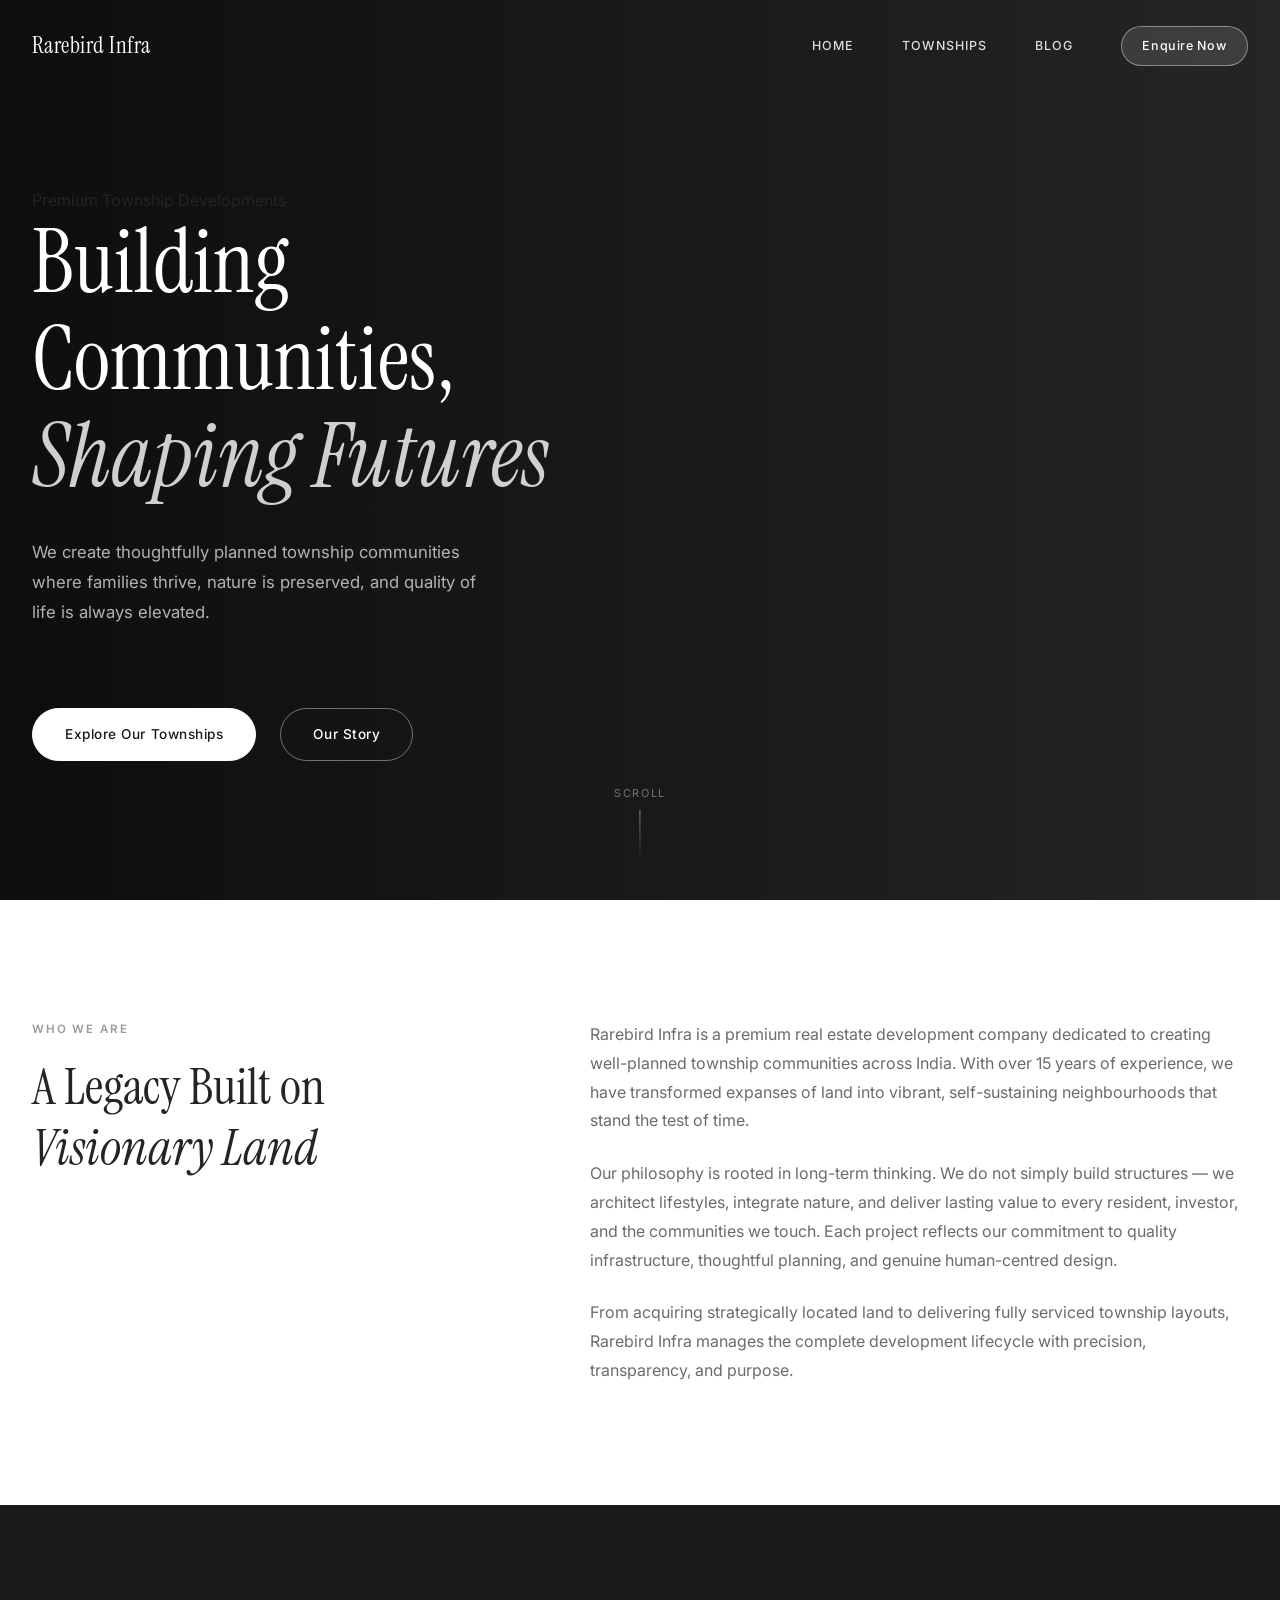
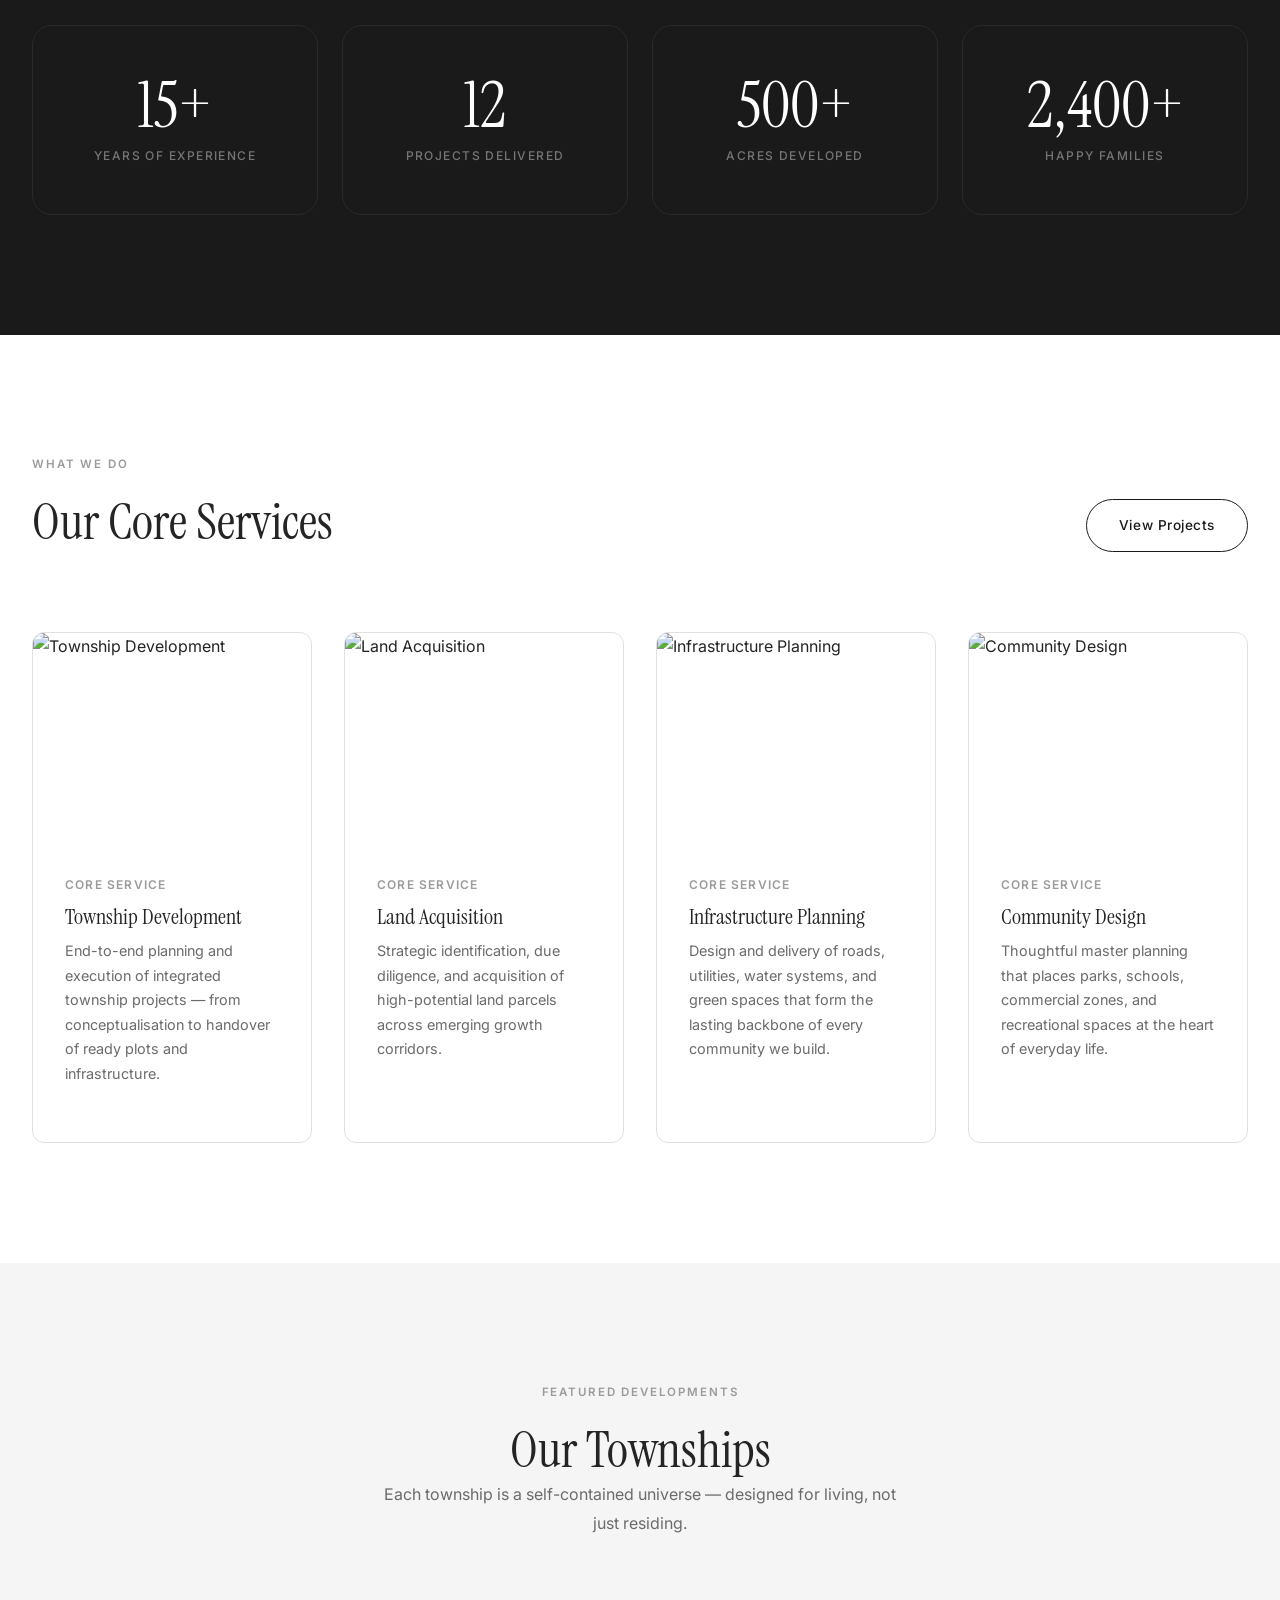
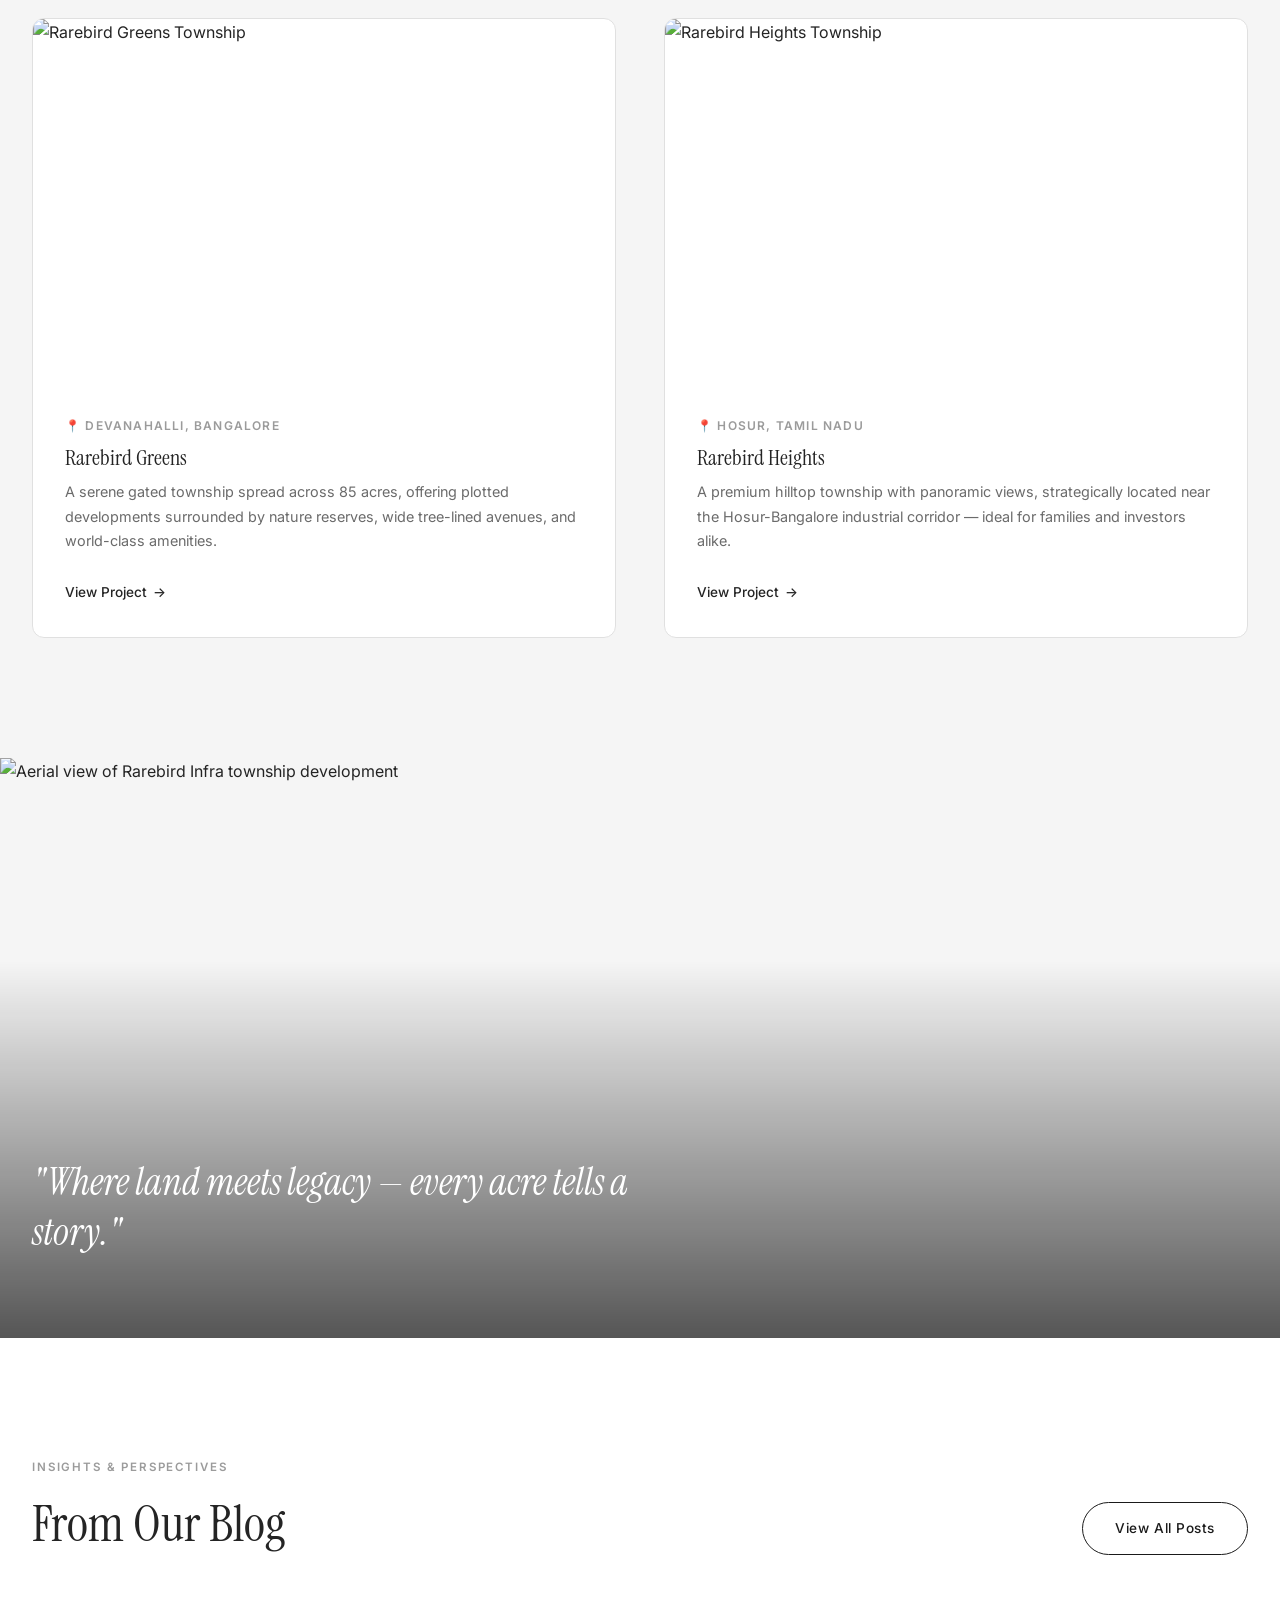
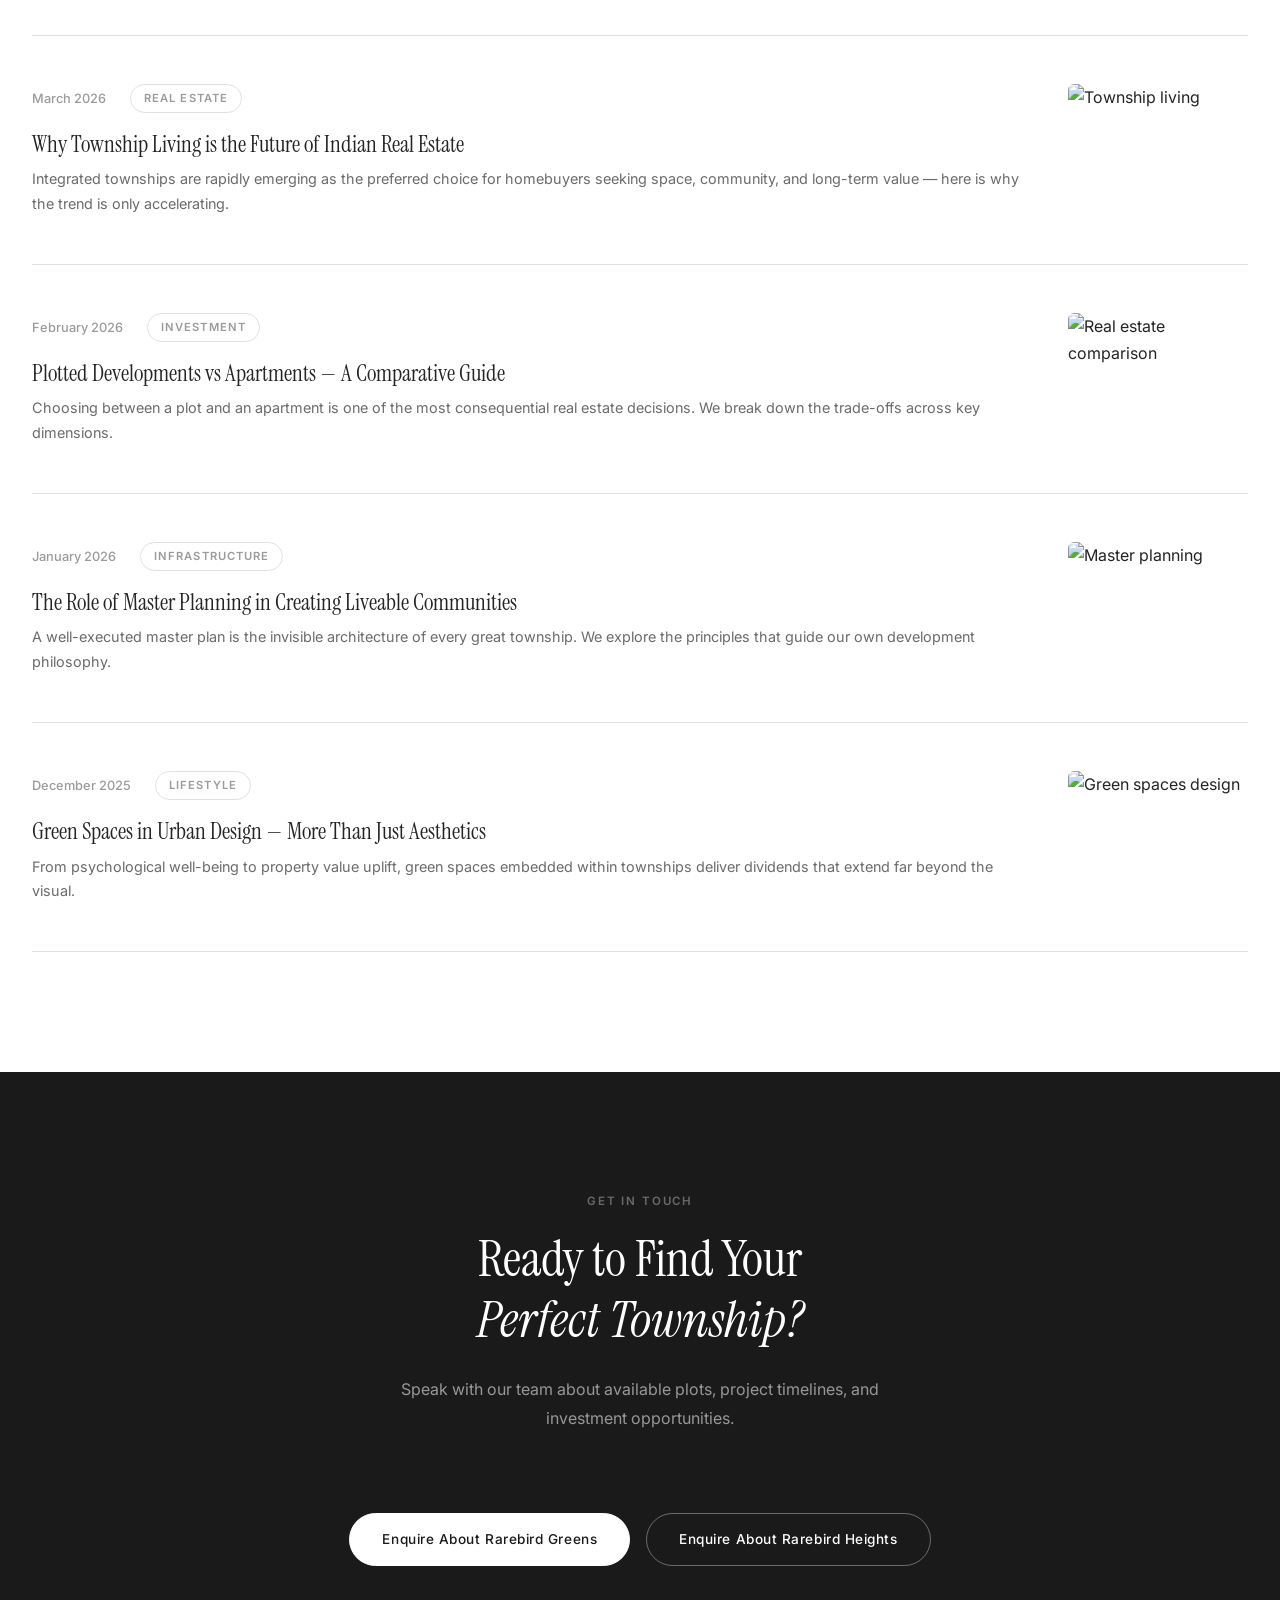
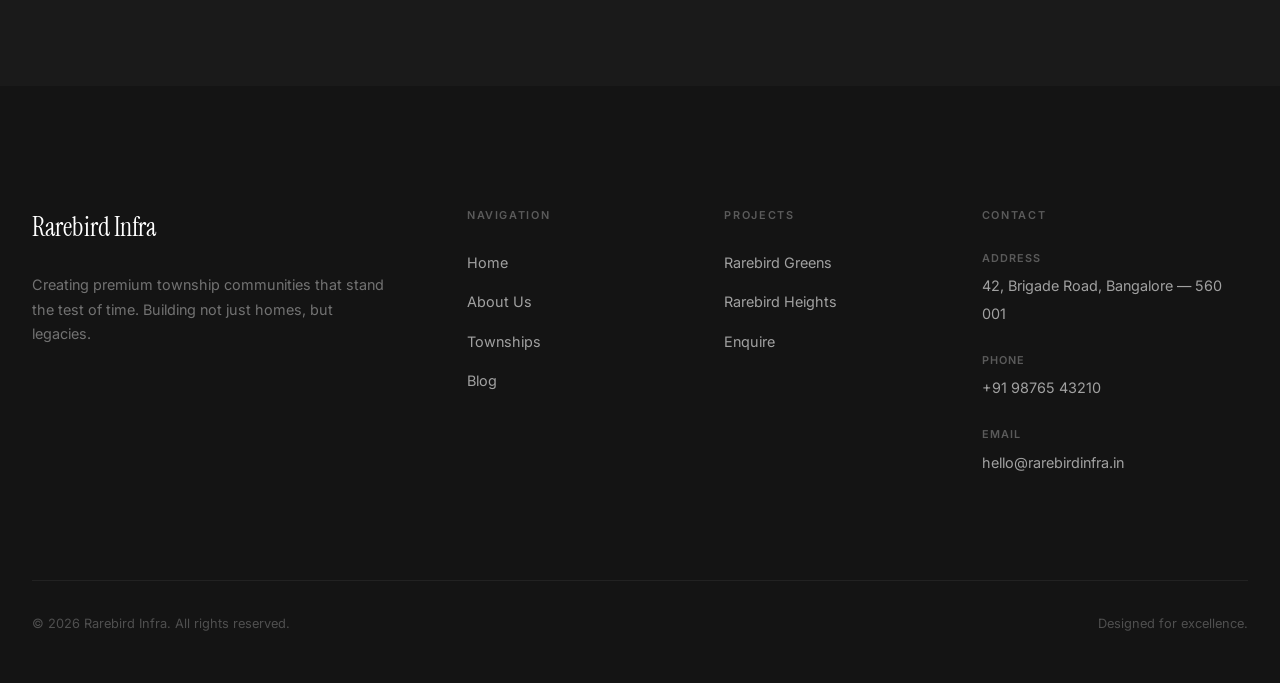
==== index.html @ 98e7f06a "Initial build — Rarebird Infra v1.0" ====
<!DOCTYPE html>
<html lang="en">
<head>
  <meta charset="UTF-8" />
  <meta name="viewport" content="width=device-width, initial-scale=1.0" />
  <title>Rarebird Infra — Building Communities, Shaping Futures</title>
  <meta name="description" content="Rarebird Infra is a premium real estate company developing landmark township projects across India. Discover our communities, vision, and developments." />
  <link rel="stylesheet" href="css/styles.css" />
</head>
<body>

  <!-- ===== NAVBAR ===== -->
  <nav class="navbar" id="navbar" aria-label="Main navigation">
    <a href="index.html" class="navbar__logo">Rarebird Infra</a>
    <div class="navbar__links">
      <a href="index.html" class="navbar__link">Home</a>
      <a href="index.html#townships" class="navbar__link">Townships</a>
      <a href="blog.html" class="navbar__link">Blog</a>
      <a href="township-1.html#enquiry" class="navbar__cta">Enquire Now</a>
    </div>
    <button class="navbar__hamburger" id="hamburger" aria-label="Open menu">
      <span></span><span></span><span></span>
    </button>
  </nav>

  <!-- Mobile Nav Overlay -->
  <div class="mobile-nav" id="mobile-nav" role="dialog" aria-label="Mobile navigation">
    <button class="mobile-nav__close" id="mobile-close" aria-label="Close menu">✕</button>
    <a href="index.html" class="mobile-nav__link">Home</a>
    <a href="index.html#townships" class="mobile-nav__link">Townships</a>
    <a href="blog.html" class="mobile-nav__link">Blog</a>
    <a href="township-1.html#enquiry" class="mobile-nav__link">Enquire</a>
  </div>

  <main>

    <!-- ===== HERO ===== -->
    <section class="hero" id="home" aria-label="Hero">
      <div class="hero__bg" style="background-image: url('https://images.unsplash.com/photo-1486325212027-8081e485255e?w=1920&q=80&fit=crop');"></div>
      <div class="hero__overlay"></div>
      <div class="hero__content">
        <span class="hero__label">Premium Township Developments</span>
        <h1 class="hero__title">Building Communities,<br><em>Shaping Futures</em></h1>
        <p class="hero__desc">We create thoughtfully planned township communities where families thrive, nature is preserved, and quality of life is always elevated.</p>
        <div class="hero__actions">
          <a href="#townships" class="btn btn-primary--light">Explore Our Townships</a>
          <a href="#about" class="btn" style="color:#fff; border:1.5px solid rgba(255,255,255,0.4); background:transparent;">Our Story</a>
        </div>
      </div>
      <div class="hero__scroll" aria-hidden="true">
        <span>Scroll</span>
        <div class="hero__scroll-line"></div>
      </div>
    </section>

    <!-- ===== ABOUT ===== -->
    <section class="section section--white" id="about" aria-label="About Rarebird Infra">
      <div class="container">
        <div class="about__grid">
          <div class="about__left fade-in">
            <span class="section-label">Who We Are</span>
            <h2>A Legacy Built on<br><em class="serif-italic">Visionary Land</em></h2>
          </div>
          <div class="about__right fade-in delay-2">
            <p>Rarebird Infra is a premium real estate development company dedicated to creating well-planned township communities across India. With over 15 years of experience, we have transformed expanses of land into vibrant, self-sustaining neighbourhoods that stand the test of time.</p>
            <p>Our philosophy is rooted in long-term thinking. We do not simply build structures — we architect lifestyles, integrate nature, and deliver lasting value to every resident, investor, and the communities we touch. Each project reflects our commitment to quality infrastructure, thoughtful planning, and genuine human-centred design.</p>
            <p>From acquiring strategically located land to delivering fully serviced township layouts, Rarebird Infra manages the complete development lifecycle with precision, transparency, and purpose.</p>
          </div>
        </div>
      </div>
    </section>

    <!-- ===== STATS ===== -->
    <section class="section stats" id="stats" aria-label="Company statistics">
      <div class="container">
        <div class="stats__grid">
          <div class="stat-card fade-in">
            <div class="stat-card__number">15+</div>
            <div class="stat-card__label">Years of Experience</div>
          </div>
          <div class="stat-card fade-in delay-1">
            <div class="stat-card__number">12</div>
            <div class="stat-card__label">Projects Delivered</div>
          </div>
          <div class="stat-card fade-in delay-2">
            <div class="stat-card__number">500+</div>
            <div class="stat-card__label">Acres Developed</div>
          </div>
          <div class="stat-card fade-in delay-3">
            <div class="stat-card__number">2,400+</div>
            <div class="stat-card__label">Happy Families</div>
          </div>
        </div>
      </div>
    </section>

    <!-- ===== SERVICES ===== -->
    <section class="section section--white" id="services" aria-label="Our services">
      <div class="container">
        <div class="services__header fade-in">
          <div>
            <span class="section-label">What We Do</span>
            <h2 style="margin-bottom:0;">Our Core Services</h2>
          </div>
          <a href="#townships" class="btn btn-outline" style="flex-shrink:0;">View Projects</a>
        </div>
        <div class="services__grid">
          <div class="card fade-in">
            <img class="card__image" src="https://images.unsplash.com/photo-1486396583701-12dd4e0bd24a?w=700&q=80&fit=crop" alt="Township Development" loading="lazy" />
            <div class="card__body">
              <p class="card__meta">Core Service</p>
              <h3 class="card__title">Township Development</h3>
              <p class="card__desc">End-to-end planning and execution of integrated township projects — from conceptualisation to handover of ready plots and infrastructure.</p>
            </div>
          </div>
          <div class="card fade-in delay-1">
            <img class="card__image" src="https://images.unsplash.com/photo-1500382017468-9049fed747ef?w=700&q=80&fit=crop" alt="Land Acquisition" loading="lazy" />
            <div class="card__body">
              <p class="card__meta">Core Service</p>
              <h3 class="card__title">Land Acquisition</h3>
              <p class="card__desc">Strategic identification, due diligence, and acquisition of high-potential land parcels across emerging growth corridors.</p>
            </div>
          </div>
          <div class="card fade-in delay-2">
            <img class="card__image" src="https://images.unsplash.com/photo-1541888946425-d81bb19240f5?w=700&q=80&fit=crop" alt="Infrastructure Planning" loading="lazy" />
            <div class="card__body">
              <p class="card__meta">Core Service</p>
              <h3 class="card__title">Infrastructure Planning</h3>
              <p class="card__desc">Design and delivery of roads, utilities, water systems, and green spaces that form the lasting backbone of every community we build.</p>
            </div>
          </div>
          <div class="card fade-in delay-3">
            <img class="card__image" src="https://images.unsplash.com/photo-1448630360428-65456885c650?w=700&q=80&fit=crop" alt="Community Design" loading="lazy" />
            <div class="card__body">
              <p class="card__meta">Core Service</p>
              <h3 class="card__title">Community Design</h3>
              <p class="card__desc">Thoughtful master planning that places parks, schools, commercial zones, and recreational spaces at the heart of everyday life.</p>
            </div>
          </div>
        </div>
      </div>
    </section>

    <!-- ===== TOWNSHIPS SHOWCASE ===== -->
    <section class="section" id="townships" aria-label="Our townships">
      <div class="container">
        <div class="townships__header fade-in">
          <span class="section-label">Featured Developments</span>
          <h2>Our Townships</h2>
          <p style="max-width:540px; margin:0 auto;">Each township is a self-contained universe — designed for living, not just residing.</p>
        </div>
        <div class="townships__grid">
          <div class="card township-card fade-in">
            <img class="card__image" src="https://images.unsplash.com/photo-1600585154340-be6161a56a0c?w=900&q=80&fit=crop" alt="Rarebird Greens Township" loading="lazy" />
            <div class="card__body">
              <p class="card__meta">📍 Devanahalli, Bangalore</p>
              <h3 class="card__title">Rarebird Greens</h3>
              <p class="card__desc">A serene gated township spread across 85 acres, offering plotted developments surrounded by nature reserves, wide tree-lined avenues, and world-class amenities.</p>
              <a href="township-1.html" class="card__link">View Project</a>
            </div>
          </div>
          <div class="card township-card fade-in delay-2">
            <img class="card__image" src="https://images.unsplash.com/photo-1564013799919-ab600027ffc6?w=900&q=80&fit=crop" alt="Rarebird Heights Township" loading="lazy" />
            <div class="card__body">
              <p class="card__meta">📍 Hosur, Tamil Nadu</p>
              <h3 class="card__title">Rarebird Heights</h3>
              <p class="card__desc">A premium hilltop township with panoramic views, strategically located near the Hosur-Bangalore industrial corridor — ideal for families and investors alike.</p>
              <a href="township-2.html" class="card__link">View Project</a>
            </div>
          </div>
        </div>
      </div>
    </section>

    <!-- ===== VISUAL SHOWCASE ===== -->
    <section class="showcase" aria-label="Visual showcase">
      <img class="showcase__image" src="https://images.unsplash.com/photo-1449824913935-59a10b8d2000?w=1920&q=80&fit=crop" alt="Aerial view of Rarebird Infra township development" />
      <div class="showcase__overlay">
        <p class="showcase__text">"Where land meets <em>legacy</em> — every acre tells a story."</p>
      </div>
    </section>

    <!-- ===== BLOG PREVIEW ===== -->
    <section class="section section--white" id="blog" aria-label="Blog preview">
      <div class="container">
        <div class="blog-preview__header fade-in">
          <div>
            <span class="section-label">Insights & Perspectives</span>
            <h2 style="margin-bottom:0;">From Our Blog</h2>
          </div>
          <a href="blog.html" class="btn btn-outline" style="flex-shrink:0;">View All Posts</a>
        </div>
        <div class="blog-list">
          <article class="blog-item fade-in">
            <div>
              <div class="blog-item__meta">
                <span class="blog-item__date">March 2026</span>
                <span class="blog-item__tag">Real Estate</span>
              </div>
              <a href="blog-detail.html">
                <h3 class="blog-item__title">Why Township Living is the Future of Indian Real Estate</h3>
              </a>
              <p class="blog-item__excerpt">Integrated townships are rapidly emerging as the preferred choice for homebuyers seeking space, community, and long-term value — here is why the trend is only accelerating.</p>
            </div>
            <img class="blog-item__image" src="https://images.unsplash.com/photo-1560518883-ce09059eeffa?w=400&q=80&fit=crop" alt="Township living" loading="lazy" />
          </article>
          <article class="blog-item fade-in delay-1">
            <div>
              <div class="blog-item__meta">
                <span class="blog-item__date">February 2026</span>
                <span class="blog-item__tag">Investment</span>
              </div>
              <a href="blog-detail.html">
                <h3 class="blog-item__title">Plotted Developments vs Apartments — A Comparative Guide</h3>
              </a>
              <p class="blog-item__excerpt">Choosing between a plot and an apartment is one of the most consequential real estate decisions. We break down the trade-offs across key dimensions.</p>
            </div>
            <img class="blog-item__image" src="https://images.unsplash.com/photo-1486406146926-c627a92ad1ab?w=400&q=80&fit=crop" alt="Real estate comparison" loading="lazy" />
          </article>
          <article class="blog-item fade-in delay-2">
            <div>
              <div class="blog-item__meta">
                <span class="blog-item__date">January 2026</span>
                <span class="blog-item__tag">Infrastructure</span>
              </div>
              <a href="blog-detail.html">
                <h3 class="blog-item__title">The Role of Master Planning in Creating Liveable Communities</h3>
              </a>
              <p class="blog-item__excerpt">A well-executed master plan is the invisible architecture of every great township. We explore the principles that guide our own development philosophy.</p>
            </div>
            <img class="blog-item__image" src="https://images.unsplash.com/photo-1444653614773-995cb1ef9efa?w=400&q=80&fit=crop" alt="Master planning" loading="lazy" />
          </article>
          <article class="blog-item fade-in delay-3">
            <div>
              <div class="blog-item__meta">
                <span class="blog-item__date">December 2025</span>
                <span class="blog-item__tag">Lifestyle</span>
              </div>
              <a href="blog-detail.html">
                <h3 class="blog-item__title">Green Spaces in Urban Design — More Than Just Aesthetics</h3>
              </a>
              <p class="blog-item__excerpt">From psychological well-being to property value uplift, green spaces embedded within townships deliver dividends that extend far beyond the visual.</p>
            </div>
            <img class="blog-item__image" src="https://images.unsplash.com/photo-1558618666-fcd25c85cd64?w=400&q=80&fit=crop" alt="Green spaces design" loading="lazy" />
          </article>
        </div>
      </div>
    </section>

    <!-- ===== CTA ===== -->
    <section class="section cta" id="contact" aria-label="Call to action">
      <div class="container text-center">
        <span class="section-label" style="color:rgba(255,255,255,0.35);">Get in Touch</span>
        <h2 class="cta__heading">Ready to Find Your<br><em class="serif-italic">Perfect Township?</em></h2>
        <p class="cta__text">Speak with our team about available plots, project timelines, and investment opportunities.</p>
        <div style="display:flex; gap:1rem; justify-content:center; flex-wrap:wrap;">
          <a href="township-1.html#enquiry" class="btn btn-primary--light">Enquire About Rarebird Greens</a>
          <a href="township-2.html#enquiry" class="btn" style="border:1.5px solid rgba(255,255,255,0.35); color:#fff; background:transparent;">Enquire About Rarebird Heights</a>
        </div>
      </div>
    </section>

  </main>

  <!-- ===== FOOTER ===== -->
  <footer class="footer" aria-label="Site footer">
    <div class="container">
      <div class="footer__grid">
        <div>
          <span class="footer__logo">Rarebird Infra</span>
          <p class="footer__tagline">Creating premium township communities that stand the test of time. Building not just homes, but legacies.</p>
        </div>
        <div>
          <p class="footer__col-heading">Navigation</p>
          <ul class="footer__links">
            <li><a href="index.html" class="footer__link">Home</a></li>
            <li><a href="index.html#about" class="footer__link">About Us</a></li>
            <li><a href="index.html#townships" class="footer__link">Townships</a></li>
            <li><a href="blog.html" class="footer__link">Blog</a></li>
          </ul>
        </div>
        <div>
          <p class="footer__col-heading">Projects</p>
          <ul class="footer__links">
            <li><a href="township-1.html" class="footer__link">Rarebird Greens</a></li>
            <li><a href="township-2.html" class="footer__link">Rarebird Heights</a></li>
            <li><a href="township-1.html#enquiry" class="footer__link">Enquire</a></li>
          </ul>
        </div>
        <div>
          <p class="footer__col-heading">Contact</p>
          <div class="footer__contact-item">
            <span class="footer__contact-label">Address</span>
            <span class="footer__contact-value">42, Brigade Road, Bangalore — 560 001</span>
          </div>
          <div class="footer__contact-item">
            <span class="footer__contact-label">Phone</span>
            <span class="footer__contact-value">+91 98765 43210</span>
          </div>
          <div class="footer__contact-item">
            <span class="footer__contact-label">Email</span>
            <span class="footer__contact-value">hello@rarebirdinfra.in</span>
          </div>
        </div>
      </div>
      <div class="footer__bottom">
        <span class="footer__copyright">© 2026 Rarebird Infra. All rights reserved.</span>
        <span class="footer__copyright">Designed for excellence.</span>
      </div>
    </div>
  </footer>

  <script src="js/main.js" defer></script>
</body>
</html>
---- css/styles.css ----
/* =============================================
   RAREBIRD INFRA — COMPLETE DESIGN SYSTEM
   ============================================= */

@import url('https://fonts.googleapis.com/css2?family=Instrument+Serif:ital@0;1&family=Inter:wght@300;400;500;600&display=swap');

/* =============================================
   1. CSS CUSTOM PROPERTIES
   ============================================= */
:root {
  --color-bg: #F5F5F5;
  --color-surface: #FFFFFF;
  --color-text-primary: #242424;
  --color-text-secondary: #6B6B6B;
  --color-text-muted: #9B9B9B;
  --color-border: #E0E0E0;
  --color-dark: #1A1A1A;

  --font-serif: 'Instrument Serif', Georgia, serif;
  --font-sans: 'Inter', system-ui, sans-serif;

  --space-xs: 0.5rem;
  --space-sm: 1rem;
  --space-md: 1.5rem;
  --space-lg: 2rem;
  --space-xl: 3rem;
  --space-2xl: 5rem;
  --space-3xl: 7.5rem;

  --container-max: 1280px;
  --container-pad: 2rem;

  --radius-sm: 6px;
  --radius-md: 12px;
  --radius-lg: 20px;
  --radius-full: 999px;

  --transition: 250ms ease;
  --transition-slow: 450ms ease;

  --shadow-sm: 0 1px 4px rgba(0,0,0,0.07);
  --shadow-md: 0 4px 18px rgba(0,0,0,0.10);
  --shadow-lg: 0 14px 44px rgba(0,0,0,0.13);
}

/* =============================================
   2. RESET & BASE
   ============================================= */
*, *::before, *::after { box-sizing: border-box; margin: 0; padding: 0; }
html { scroll-behavior: smooth; }
body {
  background: var(--color-bg);
  color: var(--color-text-primary);
  font-family: var(--font-sans);
  font-size: 1rem;
  line-height: 1.7;
  -webkit-font-smoothing: antialiased;
}
img { max-width: 100%; height: auto; display: block; }
a { color: inherit; text-decoration: none; }
ul, ol { list-style: none; }
button { border: none; background: none; cursor: pointer; font-family: inherit; }
input, textarea { font-family: inherit; font-size: inherit; }

/* =============================================
   3. LAYOUT
   ============================================= */
.container {
  max-width: var(--container-max);
  margin: 0 auto;
  padding: 0 var(--container-pad);
}
.section { padding: var(--space-3xl) 0; }
.section--white { background: var(--color-surface); }
.section--dark { background: var(--color-dark); color: var(--color-surface); }

/* =============================================
   4. TYPOGRAPHY
   ============================================= */
h1, h2, h3, h4 {
  font-family: var(--font-serif);
  font-weight: 400;
  line-height: 1.2;
  color: var(--color-text-primary);
}
h1 { font-size: clamp(2.8rem, 6vw, 5rem); }
h2 { font-size: clamp(2rem, 4vw, 3.2rem); }
h3 { font-size: clamp(1.4rem, 2.5vw, 2rem); }
h4 { font-size: 1.1rem; }

p { color: var(--color-text-secondary); line-height: 1.8; }

.section-label {
  display: block;
  font-size: 0.72rem;
  font-weight: 600;
  letter-spacing: 0.16em;
  text-transform: uppercase;
  color: var(--color-text-muted);
  margin-bottom: var(--space-sm);
}
.serif-italic { font-family: var(--font-serif); font-style: italic; }

/* =============================================
   5. BUTTONS
   ============================================= */
.btn {
  display: inline-flex;
  align-items: center;
  gap: 0.5rem;
  padding: 0.875rem 2rem;
  font-family: var(--font-sans);
  font-size: 0.85rem;
  font-weight: 500;
  letter-spacing: 0.04em;
  border-radius: var(--radius-full);
  transition: all var(--transition);
  cursor: pointer;
  white-space: nowrap;
  border: 1.5px solid transparent;
}
.btn-primary {
  background: var(--color-dark);
  color: var(--color-surface);
  border-color: var(--color-dark);
}
.btn-primary:hover {
  background: transparent;
  color: var(--color-dark);
}
.btn-primary--light {
  background: var(--color-surface);
  color: var(--color-dark);
  border-color: var(--color-surface);
}
.btn-primary--light:hover {
  background: transparent;
  color: var(--color-surface);
}
.btn-outline {
  background: transparent;
  color: var(--color-dark);
  border-color: var(--color-dark);
}
.btn-outline:hover {
  background: var(--color-dark);
  color: var(--color-surface);
}

/* =============================================
   6. CARDS
   ============================================= */
.card {
  background: var(--color-surface);
  border-radius: var(--radius-md);
  overflow: hidden;
  border: 1px solid var(--color-border);
  transition: box-shadow var(--transition), transform var(--transition);
}
.card:hover {
  box-shadow: var(--shadow-lg);
  transform: translateY(-5px);
}
.card__image {
  width: 100%;
  aspect-ratio: 4/3;
  object-fit: cover;
  display: block;
}
.card__body { padding: var(--space-lg) var(--space-lg); }
.card__meta {
  font-size: 0.75rem;
  font-weight: 600;
  letter-spacing: 0.1em;
  text-transform: uppercase;
  color: var(--color-text-muted);
  margin-bottom: var(--space-xs);
}
.card__title {
  font-family: var(--font-serif);
  font-size: 1.35rem;
  color: var(--color-text-primary);
  margin-bottom: var(--space-xs);
  line-height: 1.3;
}
.card__desc {
  font-size: 0.9rem;
  color: var(--color-text-secondary);
  margin-bottom: var(--space-md);
  line-height: 1.7;
}
.card__link {
  font-size: 0.85rem;
  font-weight: 500;
  display: inline-flex;
  align-items: center;
  gap: 0.4rem;
  transition: gap var(--transition);
  color: var(--color-text-primary);
}
.card__link::after { content: '→'; }
.card__link:hover { gap: 0.8rem; }

/* =============================================
   7. NAVBAR
   ============================================= */
.navbar {
  position: fixed;
  top: 0; left: 0; right: 0;
  z-index: 1000;
  padding: 1.6rem var(--container-pad);
  display: flex;
  align-items: center;
  justify-content: space-between;
  transition: background var(--transition), padding var(--transition), box-shadow var(--transition);
}
.navbar.scrolled,
.navbar--solid {
  background: var(--color-surface);
  box-shadow: var(--shadow-sm);
  padding: 1rem var(--container-pad);
}
.navbar__logo {
  font-family: var(--font-serif);
  font-size: 1.45rem;
  color: var(--color-surface);
  letter-spacing: 0.02em;
  transition: color var(--transition);
}
.navbar.scrolled .navbar__logo,
.navbar--solid .navbar__logo { color: var(--color-text-primary); }

.navbar__links {
  display: flex;
  align-items: center;
  gap: var(--space-xl);
}
.navbar__link {
  font-size: 0.78rem;
  font-weight: 500;
  letter-spacing: 0.08em;
  text-transform: uppercase;
  color: rgba(255,255,255,0.85);
  transition: color var(--transition);
}
.navbar__link:hover { color: #fff; }
.navbar.scrolled .navbar__link,
.navbar--solid .navbar__link { color: var(--color-text-secondary); }
.navbar.scrolled .navbar__link:hover,
.navbar--solid .navbar__link:hover { color: var(--color-text-primary); }

.navbar__cta {
  padding: 0.55rem 1.3rem;
  font-size: 0.78rem;
  font-weight: 500;
  letter-spacing: 0.05em;
  border-radius: var(--radius-full);
  border: 1px solid rgba(255,255,255,0.4);
  background: rgba(255,255,255,0.12);
  color: #fff;
  transition: all var(--transition);
  backdrop-filter: blur(8px);
}
.navbar__cta:hover { background: #fff; color: var(--color-dark); }
.navbar.scrolled .navbar__cta,
.navbar--solid .navbar__cta {
  background: var(--color-dark);
  color: #fff;
  border-color: var(--color-dark);
}
.navbar.scrolled .navbar__cta:hover,
.navbar--solid .navbar__cta:hover {
  background: transparent;
  color: var(--color-dark);
}

.navbar__hamburger {
  display: none;
  flex-direction: column;
  gap: 5px;
  cursor: pointer;
  padding: 4px;
}
.navbar__hamburger span {
  display: block;
  width: 24px; height: 2px;
  background: #fff;
  border-radius: 2px;
  transition: all var(--transition);
}
.navbar.scrolled .navbar__hamburger span,
.navbar--solid .navbar__hamburger span { background: var(--color-text-primary); }

/* Mobile Overlay Nav */
.mobile-nav {
  display: none;
  position: fixed;
  inset: 0;
  background: var(--color-dark);
  z-index: 999;
  flex-direction: column;
  align-items: center;
  justify-content: center;
  gap: var(--space-xl);
}
.mobile-nav.is-open { display: flex; }
.mobile-nav__link {
  font-family: var(--font-serif);
  font-size: 2.5rem;
  color: rgba(255,255,255,0.85);
  transition: color var(--transition);
}
.mobile-nav__link:hover { color: #fff; }
.mobile-nav__close {
  position: absolute;
  top: 1.5rem; right: 2rem;
  font-size: 2rem;
  color: rgba(255,255,255,0.5);
  cursor: pointer;
  line-height: 1;
  transition: color var(--transition);
}
.mobile-nav__close:hover { color: #fff; }

/* =============================================
   8. FOOTER
   ============================================= */
.footer {
  background: #141414;
  color: rgba(255,255,255,0.65);
  padding: var(--space-3xl) 0 var(--space-xl);
}
.footer__grid {
  display: grid;
  grid-template-columns: 2fr 1fr 1fr 1.5fr;
  gap: var(--space-2xl);
  margin-bottom: var(--space-2xl);
}
.footer__logo {
  font-family: var(--font-serif);
  font-size: 1.6rem;
  color: #fff;
  display: block;
  margin-bottom: var(--space-md);
}
.footer__tagline {
  font-size: 0.9rem;
  color: rgba(255,255,255,0.4);
  line-height: 1.7;
}
.footer__col-heading {
  font-size: 0.68rem;
  font-weight: 600;
  letter-spacing: 0.15em;
  text-transform: uppercase;
  color: rgba(255,255,255,0.3);
  margin-bottom: var(--space-md);
}
.footer__links { display: flex; flex-direction: column; gap: 0.75rem; }
.footer__link { font-size: 0.9rem; color: rgba(255,255,255,0.6); transition: color var(--transition); }
.footer__link:hover { color: #fff; }
.footer__contact-item { margin-bottom: var(--space-md); }
.footer__contact-label {
  font-size: 0.68rem;
  text-transform: uppercase;
  letter-spacing: 0.1em;
  color: rgba(255,255,255,0.3);
  font-weight: 600;
  display: block;
  margin-bottom: 0.3rem;
}
.footer__contact-value { font-size: 0.9rem; color: rgba(255,255,255,0.6); }
.footer__bottom {
  border-top: 1px solid rgba(255,255,255,0.06);
  padding-top: var(--space-lg);
  display: flex;
  align-items: center;
  justify-content: space-between;
}
.footer__copyright { font-size: 0.8rem; color: rgba(255,255,255,0.25); }

/* =============================================
   9. FORM
   ============================================= */
.form { display: flex; flex-direction: column; gap: var(--space-md); }
.form__row { display: grid; grid-template-columns: 1fr 1fr; gap: var(--space-md); }
.form__group { display: flex; flex-direction: column; gap: 0.5rem; }
.form__label { font-size: 0.8rem; font-weight: 500; color: var(--color-text-secondary); }
.form__input, .form__textarea {
  width: 100%;
  padding: 0.875rem 1rem;
  background: var(--color-bg);
  border: 1.5px solid var(--color-border);
  border-radius: var(--radius-sm);
  color: var(--color-text-primary);
  font-size: 0.9rem;
  transition: border-color var(--transition), background var(--transition);
  outline: none;
}
.form__input:focus, .form__textarea:focus {
  border-color: var(--color-text-primary);
  background: var(--color-surface);
}
.form__textarea { resize: vertical; min-height: 130px; }
.form__submit {
  display: inline-flex;
  align-items: center;
  justify-content: center;
  padding: 1rem 2.5rem;
  background: var(--color-dark);
  color: #fff;
  border: 1.5px solid var(--color-dark);
  border-radius: var(--radius-full);
  font-size: 0.875rem;
  font-weight: 500;
  letter-spacing: 0.05em;
  cursor: pointer;
  transition: all var(--transition);
  width: fit-content;
}
.form__submit:hover { background: transparent; color: var(--color-dark); }
.form__success {
  display: none;
  text-align: center;
  padding: var(--space-2xl);
}
.form__success.is-visible { display: block; }
.form__success-icon { font-size: 3rem; margin-bottom: var(--space-md); }
.form__success-title {
  font-family: var(--font-serif);
  font-size: 2rem;
  color: var(--color-text-primary);
  margin-bottom: var(--space-sm);
}
.form__success-text { color: var(--color-text-secondary); }

/* =============================================
   10. HERO SECTION
   ============================================= */
.hero {
  position: relative;
  min-height: 100vh;
  display: flex;
  align-items: center;
  overflow: hidden;
  background: #2a2a2a;
}
.hero__bg {
  position: absolute;
  inset: 0;
  background-size: cover;
  background-position: center;
  transform: scale(1.06);
  transition: transform 8s ease;
}
.hero.loaded .hero__bg { transform: scale(1); }
.hero__overlay {
  position: absolute;
  inset: 0;
  background: linear-gradient(to right, rgba(0,0,0,0.68) 0%, rgba(0,0,0,0.38) 55%, rgba(0,0,0,0.12) 100%);
}
.hero__content {
  position: relative;
  z-index: 1;
  padding: 8rem var(--container-pad) 5rem;
  max-width: var(--container-max);
  margin: 0 auto;
  width: 100%;
}
.hero__title {
  font-family: var(--font-serif);
  font-size: clamp(3rem, 7vw, 5.5rem);
  color: #fff;
  line-height: 1.1;
  max-width: 680px;
  margin-bottom: var(--space-lg);
}
.hero__title em { font-style: italic; color: rgba(255,255,255,0.8); }
.hero__desc {
  font-size: 1.05rem;
  color: rgba(255,255,255,0.68);
  max-width: 460px;
  line-height: 1.8;
  margin-bottom: var(--space-2xl);
}
.hero__actions { display: flex; gap: var(--space-md); flex-wrap: wrap; }
.hero__scroll {
  position: absolute;
  bottom: 2.5rem; left: 50%;
  transform: translateX(-50%);
  display: flex; flex-direction: column;
  align-items: center; gap: 0.5rem;
  color: rgba(255,255,255,0.4);
  font-size: 0.68rem;
  letter-spacing: 0.14em;
  text-transform: uppercase;
  z-index: 1;
}
.hero__scroll-line {
  width: 1px; height: 50px;
  background: linear-gradient(to bottom, rgba(255,255,255,0.5), transparent);
  animation: scrollLineAnim 2s ease-in-out infinite;
}
@keyframes scrollLineAnim {
  0%, 100% { opacity: 0.5; }
  50% { opacity: 1; }
}

/* =============================================
   11. ABOUT SECTION
   ============================================= */
.about__grid {
  display: grid;
  grid-template-columns: 1fr 1.5fr;
  gap: var(--space-3xl);
  align-items: start;
}
.about__left { position: sticky; top: 6rem; }
.about__right p { margin-bottom: var(--space-md); }
.about__right p:last-child { margin-bottom: 0; }

/* =============================================
   12. STATS SECTION
   ============================================= */
.stats { background: var(--color-dark); }
.stats__grid {
  display: grid;
  grid-template-columns: repeat(4, 1fr);
  gap: var(--space-md);
}
.stat-card {
  text-align: center;
  padding: var(--space-xl) var(--space-lg);
  border: 1px solid rgba(255,255,255,0.07);
  border-radius: var(--radius-lg);
  transition: border-color var(--transition), background var(--transition);
}
.stat-card:hover {
  border-color: rgba(255,255,255,0.18);
  background: rgba(255,255,255,0.03);
}
.stat-card__number {
  font-family: var(--font-serif);
  font-size: clamp(2.8rem, 5vw, 4.2rem);
  color: #fff;
  line-height: 1;
  margin-bottom: 0.5rem;
}
.stat-card__label {
  font-size: 0.75rem;
  letter-spacing: 0.12em;
  text-transform: uppercase;
  color: rgba(255,255,255,0.4);
  font-weight: 500;
}

/* =============================================
   13. SERVICES SECTION
   ============================================= */
.services__header {
  display: flex;
  align-items: flex-end;
  justify-content: space-between;
  margin-bottom: var(--space-2xl);
}
.services__grid {
  display: grid;
  grid-template-columns: repeat(4, 1fr);
  gap: var(--space-lg);
}

/* =============================================
   14. TOWNSHIPS SECTION
   ============================================= */
.townships__header { text-align: center; margin-bottom: var(--space-2xl); }
.townships__grid {
  display: grid;
  grid-template-columns: repeat(2, 1fr);
  gap: var(--space-xl);
}
.township-card .card__image { aspect-ratio: 16/10; }

/* =============================================
   15. VISUAL SHOWCASE
   ============================================= */
.showcase {
  position: relative;
  height: 580px;
  overflow: hidden;
}
.showcase__image {
  width: 100%; height: 100%;
  object-fit: cover;
  transition: transform var(--transition-slow);
}
.showcase:hover .showcase__image { transform: scale(1.03); }
.showcase__overlay {
  position: absolute; inset: 0;
  background: linear-gradient(to bottom, transparent 35%, rgba(0,0,0,0.65) 100%);
  display: flex; align-items: flex-end;
  padding: var(--space-2xl) var(--container-pad);
}
.showcase__text {
  font-family: var(--font-serif);
  font-size: clamp(1.6rem, 3vw, 2.6rem);
  color: #fff;
  font-style: italic;
  max-width: 600px;
  line-height: 1.3;
}

/* =============================================
   16. BLOG PREVIEW
   ============================================= */
.blog-preview__header {
  display: flex;
  align-items: flex-end;
  justify-content: space-between;
  margin-bottom: var(--space-2xl);
}
.blog-list { display: flex; flex-direction: column; }
.blog-item {
  display: grid;
  grid-template-columns: 1fr auto;
  gap: var(--space-xl);
  align-items: start;
  padding: var(--space-xl) 0;
  border-bottom: 1px solid var(--color-border);
}
.blog-item:first-child { border-top: 1px solid var(--color-border); }
.blog-item__meta {
  display: flex; gap: var(--space-md); align-items: center;
  margin-bottom: var(--space-sm);
}
.blog-item__date { font-size: 0.8rem; color: var(--color-text-muted); font-weight: 500; }
.blog-item__tag {
  font-size: 0.7rem; font-weight: 600;
  letter-spacing: 0.1em; text-transform: uppercase;
  color: var(--color-text-muted);
  padding: 0.25rem 0.8rem;
  border: 1px solid var(--color-border);
  border-radius: var(--radius-full);
}
.blog-item__title {
  font-family: var(--font-serif);
  font-size: 1.45rem;
  color: var(--color-text-primary);
  margin-bottom: var(--space-xs);
  line-height: 1.3;
  transition: color var(--transition);
}
.blog-item__title:hover { color: var(--color-text-secondary); }
.blog-item__excerpt { font-size: 0.9rem; color: var(--color-text-secondary); line-height: 1.7; }
.blog-item__image {
  width: 180px; height: 130px;
  object-fit: cover;
  border-radius: var(--radius-sm);
  flex-shrink: 0;
}

/* =============================================
   17. CTA SECTION
   ============================================= */
.cta { background: var(--color-dark); text-align: center; }
.cta__heading {
  font-family: var(--font-serif);
  font-size: clamp(2.2rem, 4vw, 3.6rem);
  color: #fff;
  margin-bottom: var(--space-md);
  max-width: 680px;
  margin-left: auto; margin-right: auto;
  line-height: 1.2;
}
.cta__text {
  color: rgba(255,255,255,0.55);
  margin-bottom: var(--space-2xl);
  max-width: 480px;
  margin-left: auto; margin-right: auto;
}

/* =============================================
   18. PAGE HERO (Detail Pages)
   ============================================= */
.page-hero {
  position: relative;
  height: 80vh;
  min-height: 520px;
  display: flex;
  align-items: flex-end;
  overflow: hidden;
}
.page-hero__bg {
  position: absolute; inset: 0;
  background-size: cover;
  background-position: center;
}
.page-hero__overlay {
  position: absolute; inset: 0;
  background: linear-gradient(to bottom, rgba(0,0,0,0.1) 0%, rgba(0,0,0,0.68) 100%);
}
.page-hero__content {
  position: relative; z-index: 1;
  padding: 0 var(--container-pad) var(--space-3xl);
  max-width: var(--container-max);
  margin: 0 auto; width: 100%;
}
.page-hero__breadcrumb {
  display: flex; gap: 0.5rem; align-items: center;
  font-size: 0.8rem;
  color: rgba(255,255,255,0.5);
  margin-bottom: var(--space-md);
}
.page-hero__breadcrumb a { color: rgba(255,255,255,0.5); transition: color var(--transition); }
.page-hero__breadcrumb a:hover { color: #fff; }
.page-hero__location {
  display: block;
  font-size: 0.82rem;
  letter-spacing: 0.1em;
  text-transform: uppercase;
  color: rgba(255,255,255,0.58);
  margin-bottom: var(--space-sm);
}
.page-hero__title {
  font-family: var(--font-serif);
  font-size: clamp(2.5rem, 5vw, 4.2rem);
  color: #fff;
  margin-bottom: var(--space-sm);
}
.page-hero__tagline {
  font-family: var(--font-serif);
  font-style: italic;
  font-size: 1.2rem;
  color: rgba(255,255,255,0.65);
}

/* =============================================
   19. TOWNSHIP OVERVIEW
   ============================================= */
.township-overview__grid {
  display: grid;
  grid-template-columns: 1.4fr 1fr;
  gap: var(--space-3xl);
  align-items: start;
}
.township-overview__desc p { margin-bottom: var(--space-md); }
.township-overview__desc p:last-child { margin-bottom: 0; }

.highlights {
  display: grid;
  grid-template-columns: 1fr 1fr;
  gap: var(--space-sm);
  margin-top: var(--space-lg);
}
.highlights li {
  display: flex; gap: 0.6rem; align-items: flex-start;
  font-size: 0.9rem;
  color: var(--color-text-secondary);
  padding: 0.875rem var(--space-sm);
  background: var(--color-bg);
  border-radius: var(--radius-sm);
  border: 1px solid var(--color-border);
}
.highlights li::before {
  content: '✓';
  color: var(--color-text-primary);
  font-weight: 700;
  flex-shrink: 0;
  font-size: 0.8rem;
  margin-top: 0.1rem;
}

/* =============================================
   20. GALLERY
   ============================================= */
.gallery__grid {
  display: grid;
  grid-template-columns: repeat(3, 1fr);
  gap: var(--space-md);
}
.gallery__item {
  overflow: hidden;
  border-radius: var(--radius-md);
}
.gallery__item--wide { grid-column: span 2; }
.gallery__image {
  width: 100%; height: 260px;
  object-fit: cover;
  transition: transform var(--transition-slow);
}
.gallery__item--wide .gallery__image { height: 320px; }
.gallery__item:hover .gallery__image { transform: scale(1.05); }

/* =============================================
   21. PROJECT DETAILS
   ============================================= */
.project-details__grid {
  display: grid;
  grid-template-columns: repeat(2, 1fr);
  gap: var(--space-lg);
}
.detail-card {
  background: var(--color-surface);
  border: 1px solid var(--color-border);
  border-radius: var(--radius-md);
  padding: var(--space-xl);
}
.detail-card__heading {
  font-size: 0.72rem;
  font-weight: 600;
  letter-spacing: 0.14em;
  text-transform: uppercase;
  color: var(--color-text-muted);
  padding-bottom: var(--space-sm);
  border-bottom: 1px solid var(--color-border);
  margin-bottom: var(--space-md);
}
.detail-list { display: flex; flex-direction: column; }
.detail-list li {
  display: flex;
  justify-content: space-between;
  align-items: center;
  padding: 0.6rem 0;
  border-bottom: 1px solid var(--color-bg);
  font-size: 0.9rem;
  color: var(--color-text-secondary);
}
.detail-list li:last-child { border-bottom: none; }
.detail-list li strong { color: var(--color-text-primary); font-weight: 500; }
.amenity-grid { display: grid; grid-template-columns: 1fr 1fr; gap: 0.4rem; }
.amenity-item {
  display: flex; align-items: center; gap: 0.5rem;
  font-size: 0.875rem;
  color: var(--color-text-secondary);
  padding: 0.4rem 0;
}
.amenity-item::before { content: '○'; color: var(--color-text-muted); font-size: 0.6rem; }

/* =============================================
   22. ENQUIRY SECTION
   ============================================= */
.enquiry__grid {
  display: grid;
  grid-template-columns: 1fr 1fr;
  gap: var(--space-3xl);
  align-items: start;
}
.enquiry__left h2 { margin-bottom: var(--space-md); }
.enquiry__left p { margin-bottom: var(--space-xl); }

/* =============================================
   23. PAGE HEADER (Blog pages)
   ============================================= */
.page-header {
  background: var(--color-dark);
  padding: calc(var(--space-3xl) + 4rem) var(--container-pad) var(--space-3xl);
  text-align: center;
}
.page-header__label {
  display: block;
  font-size: 0.72rem; font-weight: 600;
  letter-spacing: 0.18em; text-transform: uppercase;
  color: rgba(255,255,255,0.35);
  margin-bottom: var(--space-sm);
}
.page-header__title {
  font-family: var(--font-serif);
  font-size: clamp(2.5rem, 5vw, 4rem);
  color: #fff;
  margin-bottom: var(--space-md);
}
.page-header__desc { color: rgba(255,255,255,0.5); max-width: 520px; margin: 0 auto; }

/* =============================================
   24. BLOG GRID (Listing Page)
   ============================================= */
.blog-grid {
  display: grid;
  grid-template-columns: repeat(2, 1fr);
  gap: var(--space-xl);
}
.blog-grid-card .card__image { aspect-ratio: 16/9; }
.blog-grid-card .card__body { padding: var(--space-lg); }

/* =============================================
   25. ARTICLE (Blog Detail)
   ============================================= */
.article-hero {
  position: relative;
  height: 62vh; min-height: 420px;
  overflow: hidden;
}
.article-hero__image { width: 100%; height: 100%; object-fit: cover; }
.article-hero__overlay {
  position: absolute; inset: 0;
  background: linear-gradient(to bottom, transparent 30%, rgba(0,0,0,0.72) 100%);
}
.article-hero__content {
  position: absolute;
  bottom: var(--space-2xl); left: 0; right: 0;
  padding: 0 var(--container-pad);
  max-width: var(--container-max);
  margin: 0 auto;
}
.article-meta {
  display: flex; gap: var(--space-lg); align-items: center;
  padding: var(--space-xl) 0;
  border-bottom: 1px solid var(--color-border);
  max-width: 760px; margin: 0 auto;
  padding-left: var(--container-pad);
  padding-right: var(--container-pad);
}
.article-meta__item { font-size: 0.85rem; color: var(--color-text-muted); }
.article-body {
  max-width: 760px;
  margin: 0 auto;
  padding: var(--space-3xl) var(--container-pad);
}
.article-body p { margin-bottom: var(--space-lg); font-size: 1.05rem; line-height: 1.85; color: var(--color-text-secondary); }
.article-body h2 { font-size: 1.8rem; margin: var(--space-xl) 0 var(--space-md); }
.article-back {
  display: inline-flex; align-items: center; gap: 0.5rem;
  font-size: 0.875rem; font-weight: 500;
  color: var(--color-text-secondary);
  transition: gap var(--transition), color var(--transition);
  margin-bottom: var(--space-2xl);
}
.article-back::before { content: '←'; }
.article-back:hover { gap: 0.875rem; color: var(--color-text-primary); }

/* =============================================
   26. FADE ANIMATIONS
   ============================================= */
.fade-in {
  opacity: 0;
  transform: translateY(24px);
  transition: opacity 0.65s ease, transform 0.65s ease;
}
.fade-in.is-visible { opacity: 1; transform: translateY(0); }
.fade-in.delay-1 { transition-delay: 0.1s; }
.fade-in.delay-2 { transition-delay: 0.2s; }
.fade-in.delay-3 { transition-delay: 0.3s; }
.fade-in.delay-4 { transition-delay: 0.4s; }

/* =============================================
   27. UTILITIES
   ============================================= */
.text-center { text-align: center; }
.mb-sm { margin-bottom: var(--space-sm); }
.mb-md { margin-bottom: var(--space-md); }
.mb-lg { margin-bottom: var(--space-lg); }
.mb-xl { margin-bottom: var(--space-xl); }
.mb-2xl { margin-bottom: var(--space-2xl); }
.mt-xl { margin-top: var(--space-xl); }
.mt-2xl { margin-top: var(--space-2xl); }

/* =============================================
   28. RESPONSIVE
   ============================================= */
@media (max-width: 1024px) {
  :root { --container-pad: 1.5rem; --space-3xl: 5rem; }
  .footer__grid { grid-template-columns: 1fr 1fr; gap: var(--space-xl); }
  .stats__grid { grid-template-columns: repeat(2, 1fr); }
  .services__grid { grid-template-columns: repeat(2, 1fr); }
  .township-overview__grid { grid-template-columns: 1fr; gap: var(--space-xl); }
  .enquiry__grid { grid-template-columns: 1fr; gap: var(--space-xl); }
  .blog-grid { grid-template-columns: 1fr; }
  .gallery__grid { grid-template-columns: repeat(2, 1fr); }
  .gallery__item--wide { grid-column: span 2; }
}

@media (max-width: 768px) {
  :root { --container-pad: 1.25rem; --space-3xl: 3.5rem; --space-2xl: 2.5rem; }
  .navbar__links { display: none; }
  .navbar__hamburger { display: flex; }
  .about__grid { grid-template-columns: 1fr; gap: var(--space-xl); }
  .about__left { position: static; }
  .stats__grid { grid-template-columns: repeat(2, 1fr); }
  .services__grid { grid-template-columns: 1fr; }
  .townships__grid { grid-template-columns: 1fr; }
  .footer__grid { grid-template-columns: 1fr; gap: var(--space-xl); }
  .footer__bottom { flex-direction: column; gap: var(--space-md); text-align: center; }
  .hero__actions { flex-direction: column; }
  .blog-item { grid-template-columns: 1fr; }
  .blog-item__image { display: none; }
  .blog-preview__header, .services__header { flex-direction: column; align-items: flex-start; gap: var(--space-md); }
  .project-details__grid { grid-template-columns: 1fr; }
  .form__row { grid-template-columns: 1fr; }
  .gallery__grid { grid-template-columns: 1fr; }
  .gallery__item--wide { grid-column: span 1; }
  .highlights { grid-template-columns: 1fr; }
  .showcase { height: 380px; }
  .page-hero { height: 65vh; }
  .blog-grid { grid-template-columns: 1fr; }
  .article-meta { flex-direction: column; gap: var(--space-sm); align-items: flex-start; }
}

@media (max-width: 480px) {
  :root { --container-pad: 1rem; }
  .stats__grid { grid-template-columns: repeat(2, 1fr); }
  .hero__scroll { display: none; }
}
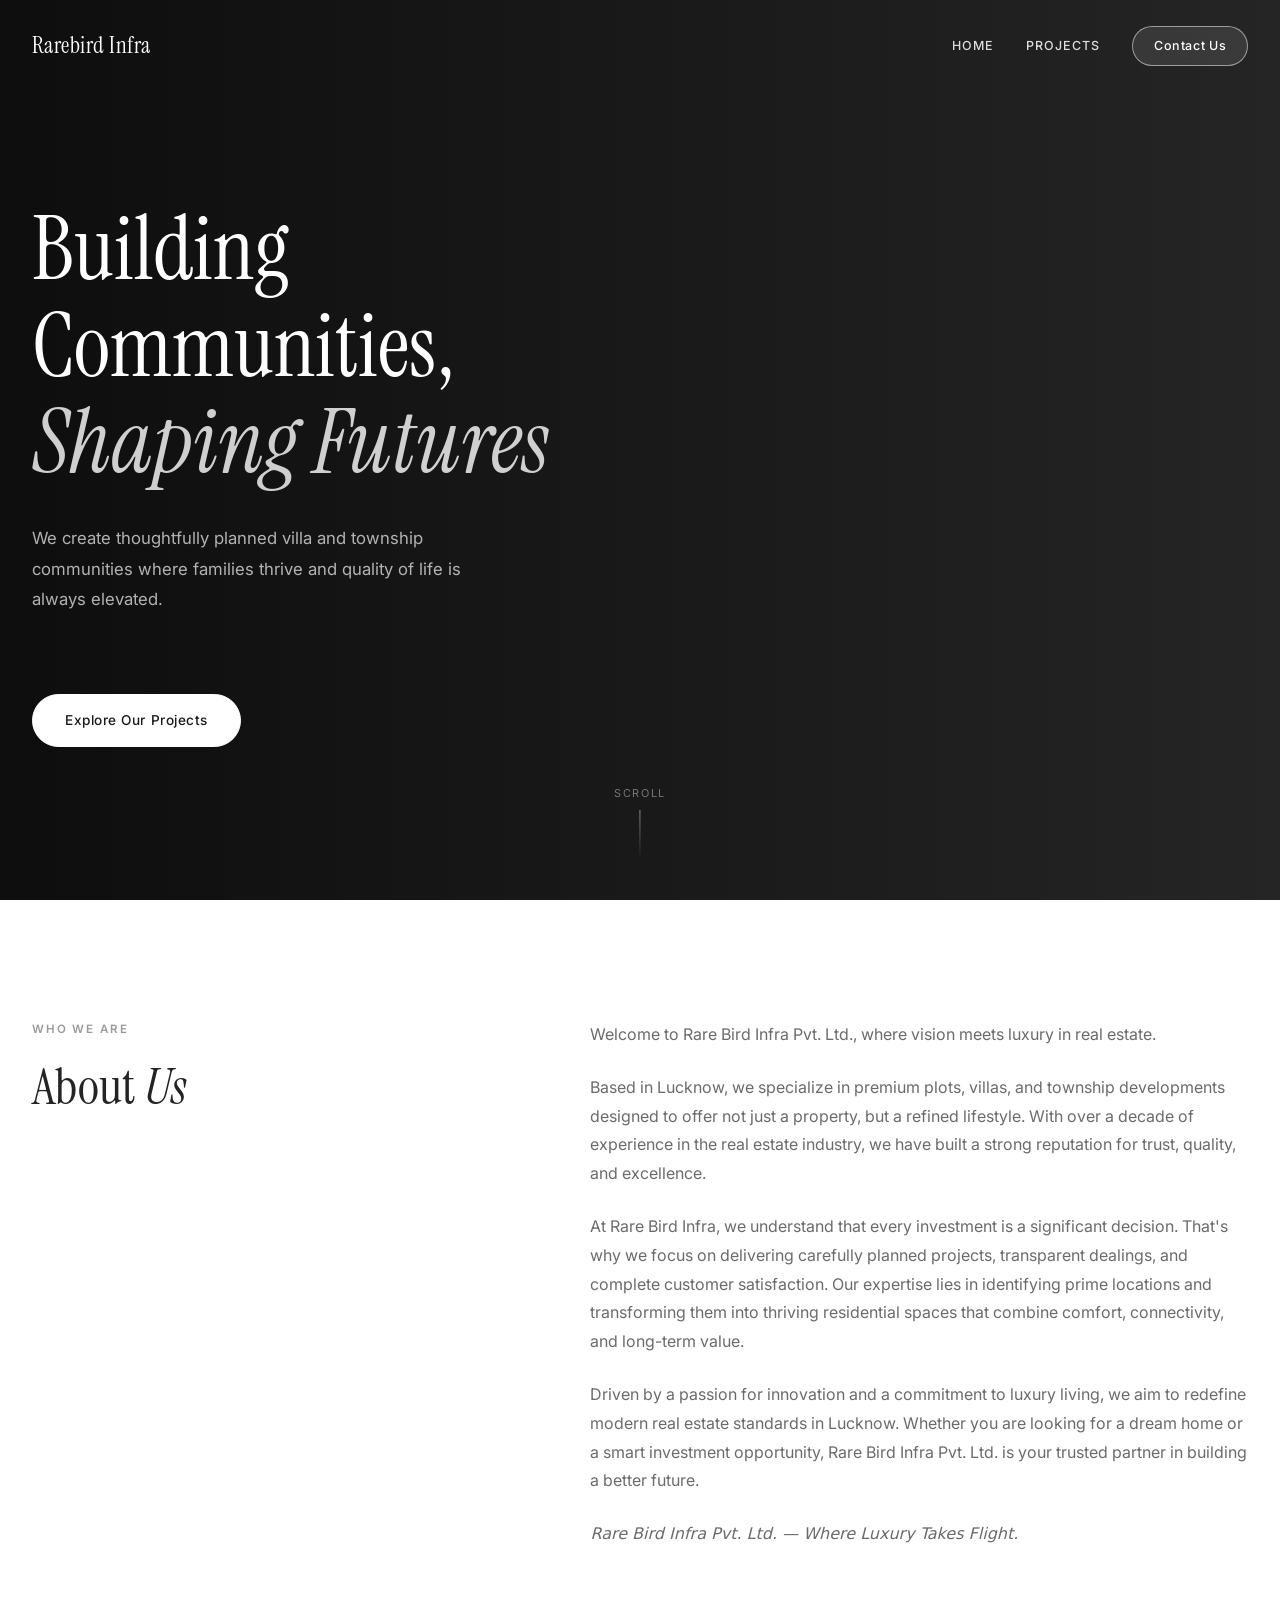
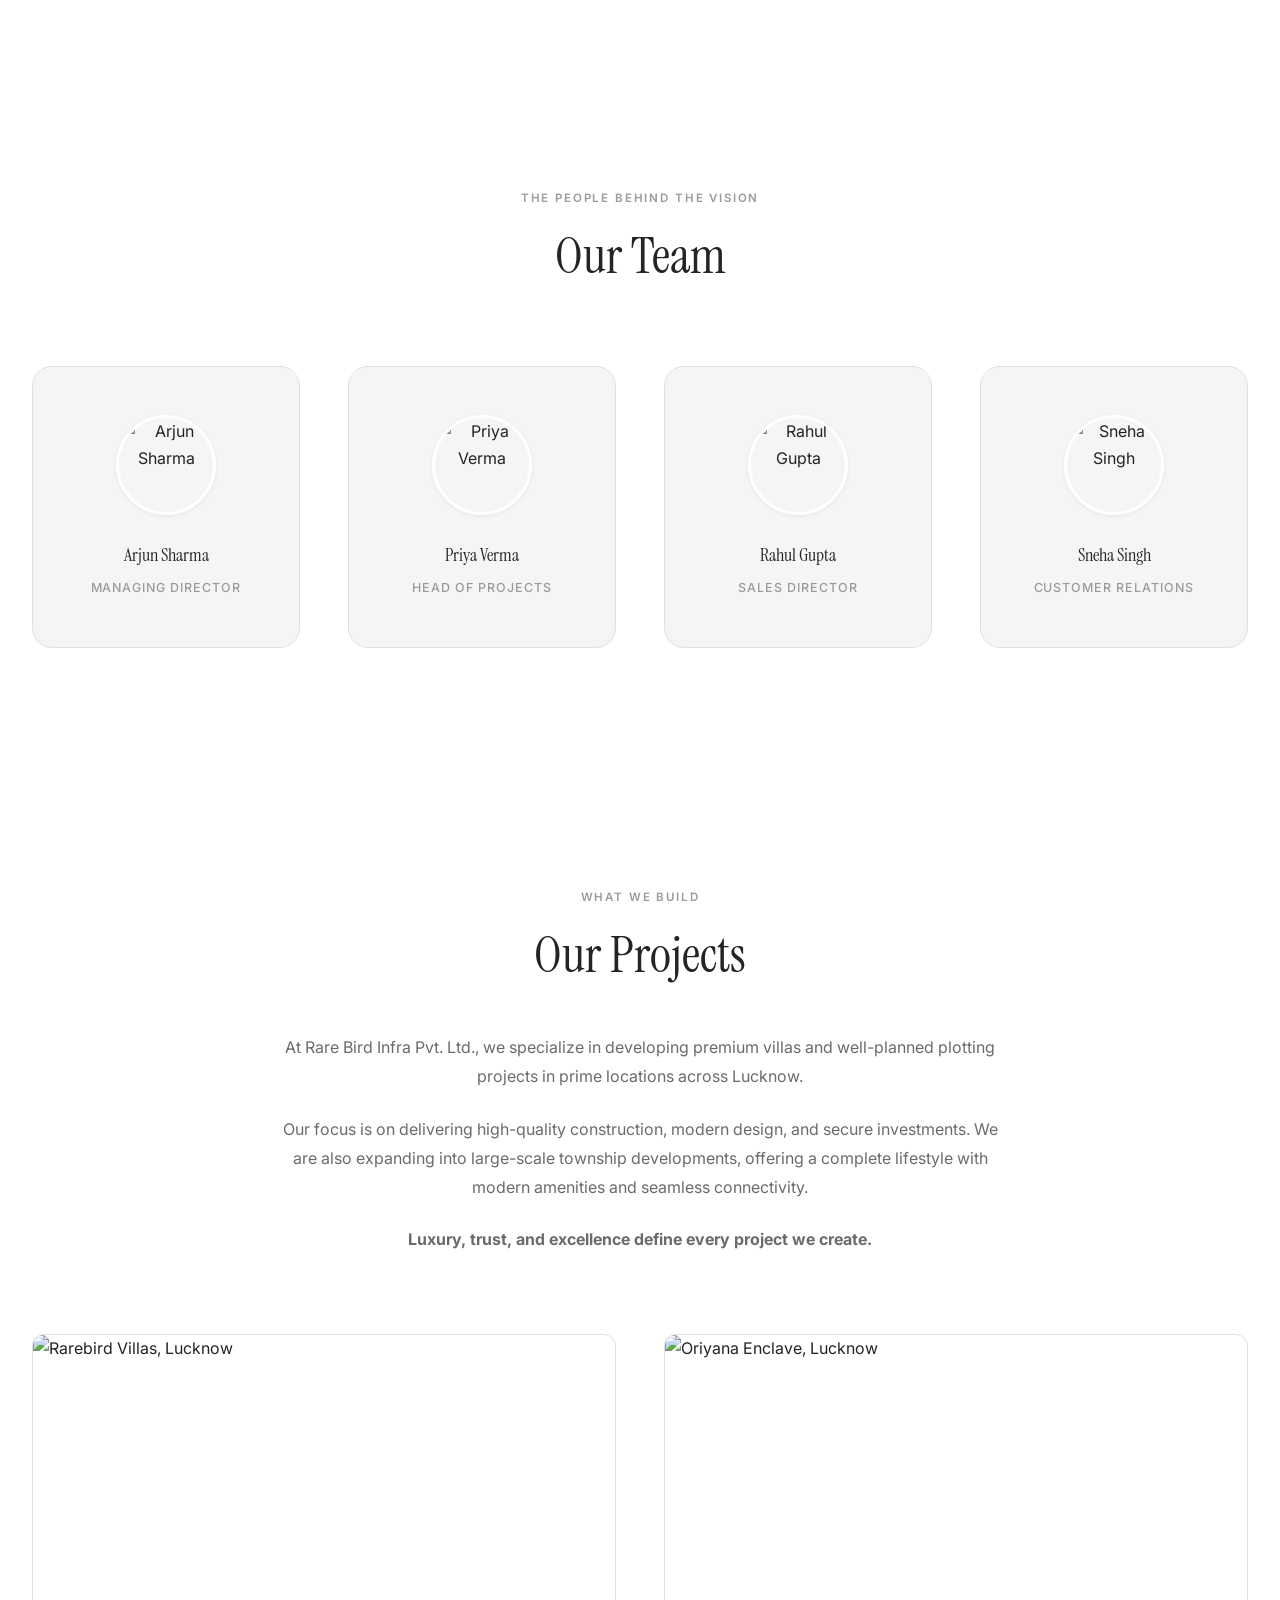
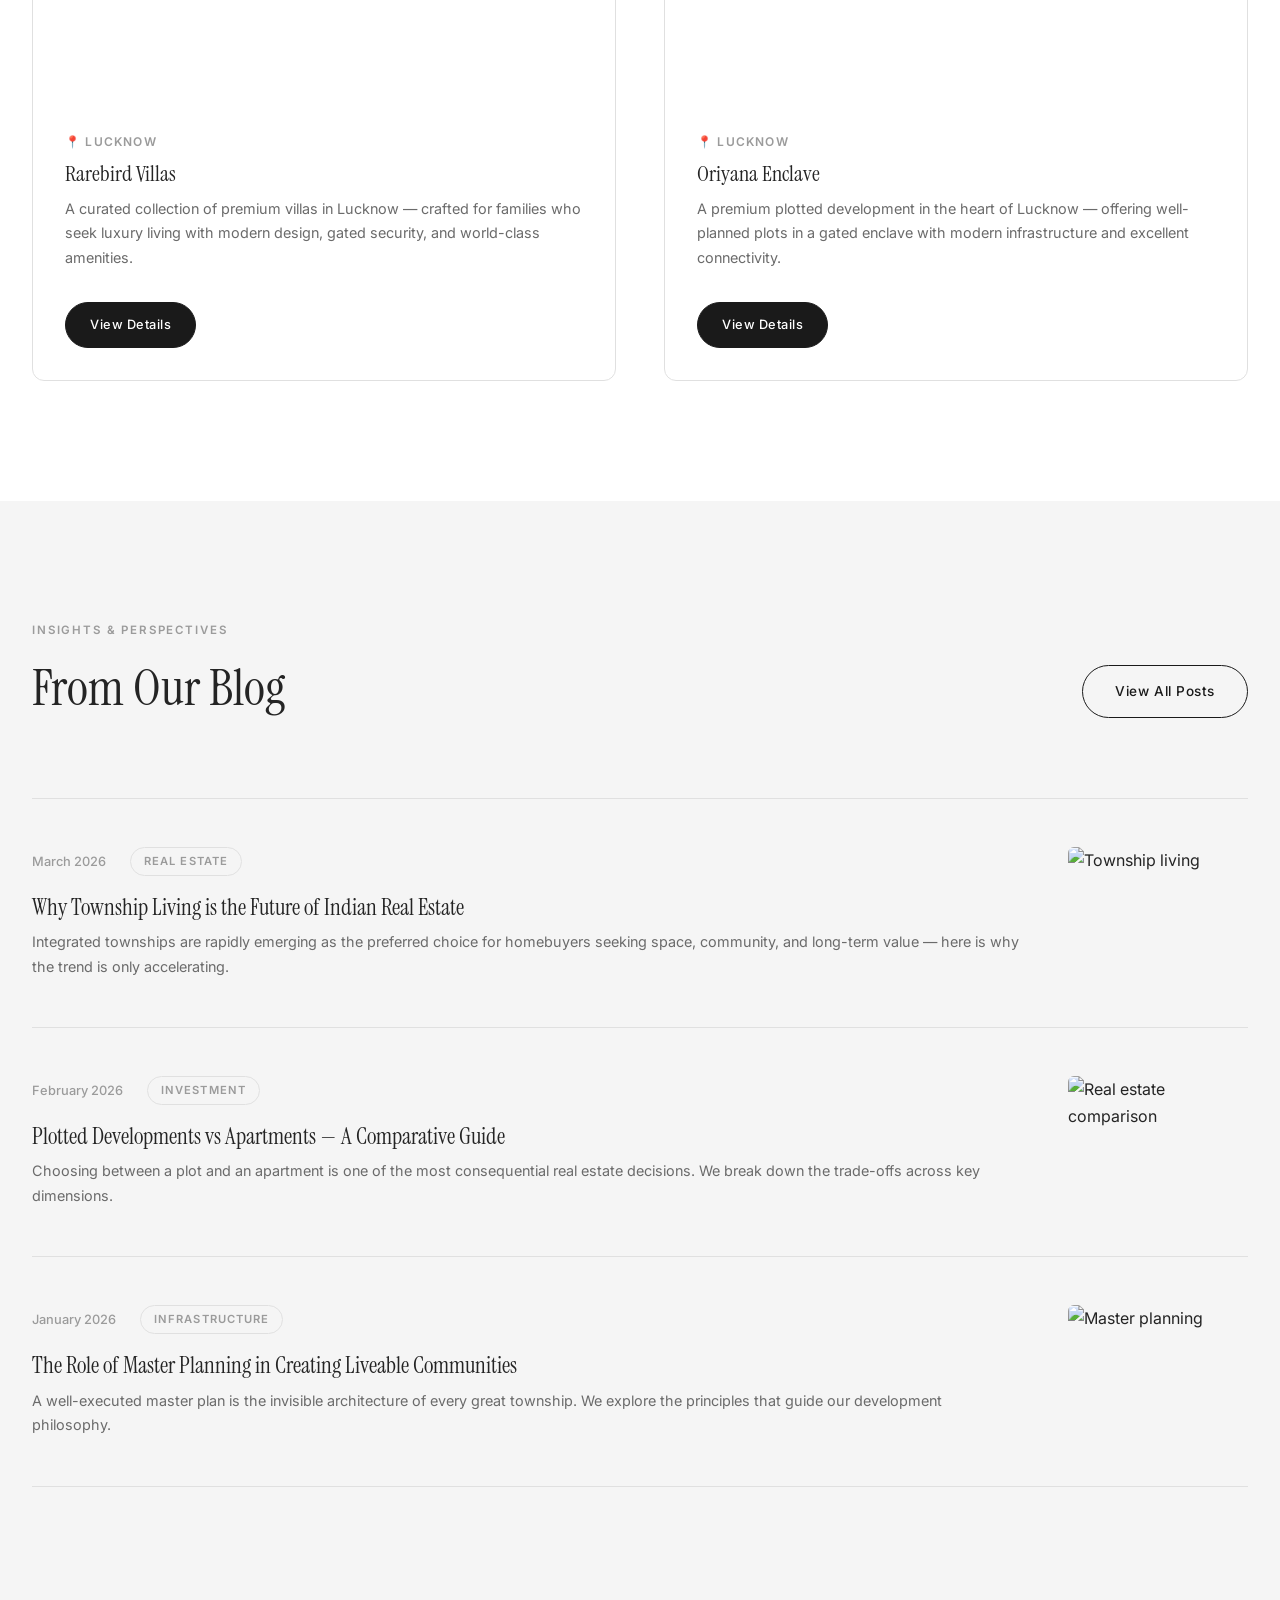
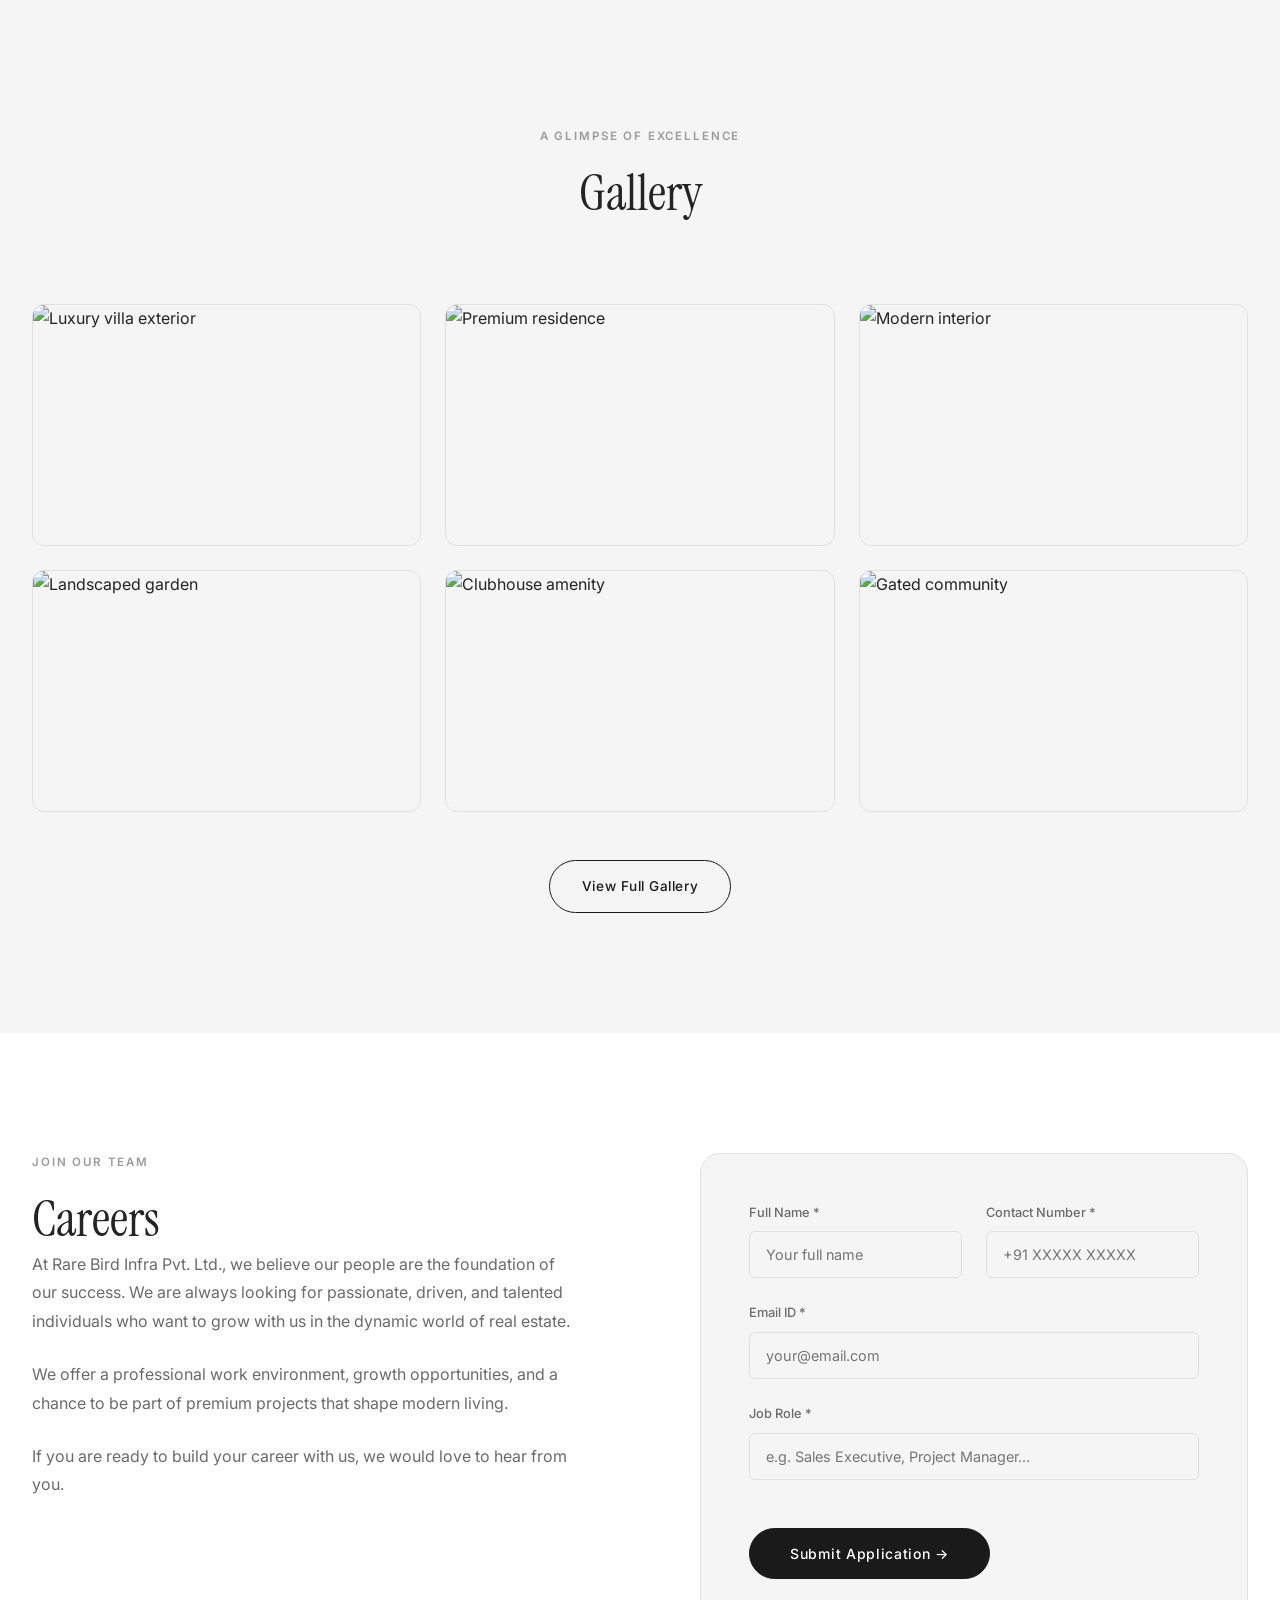
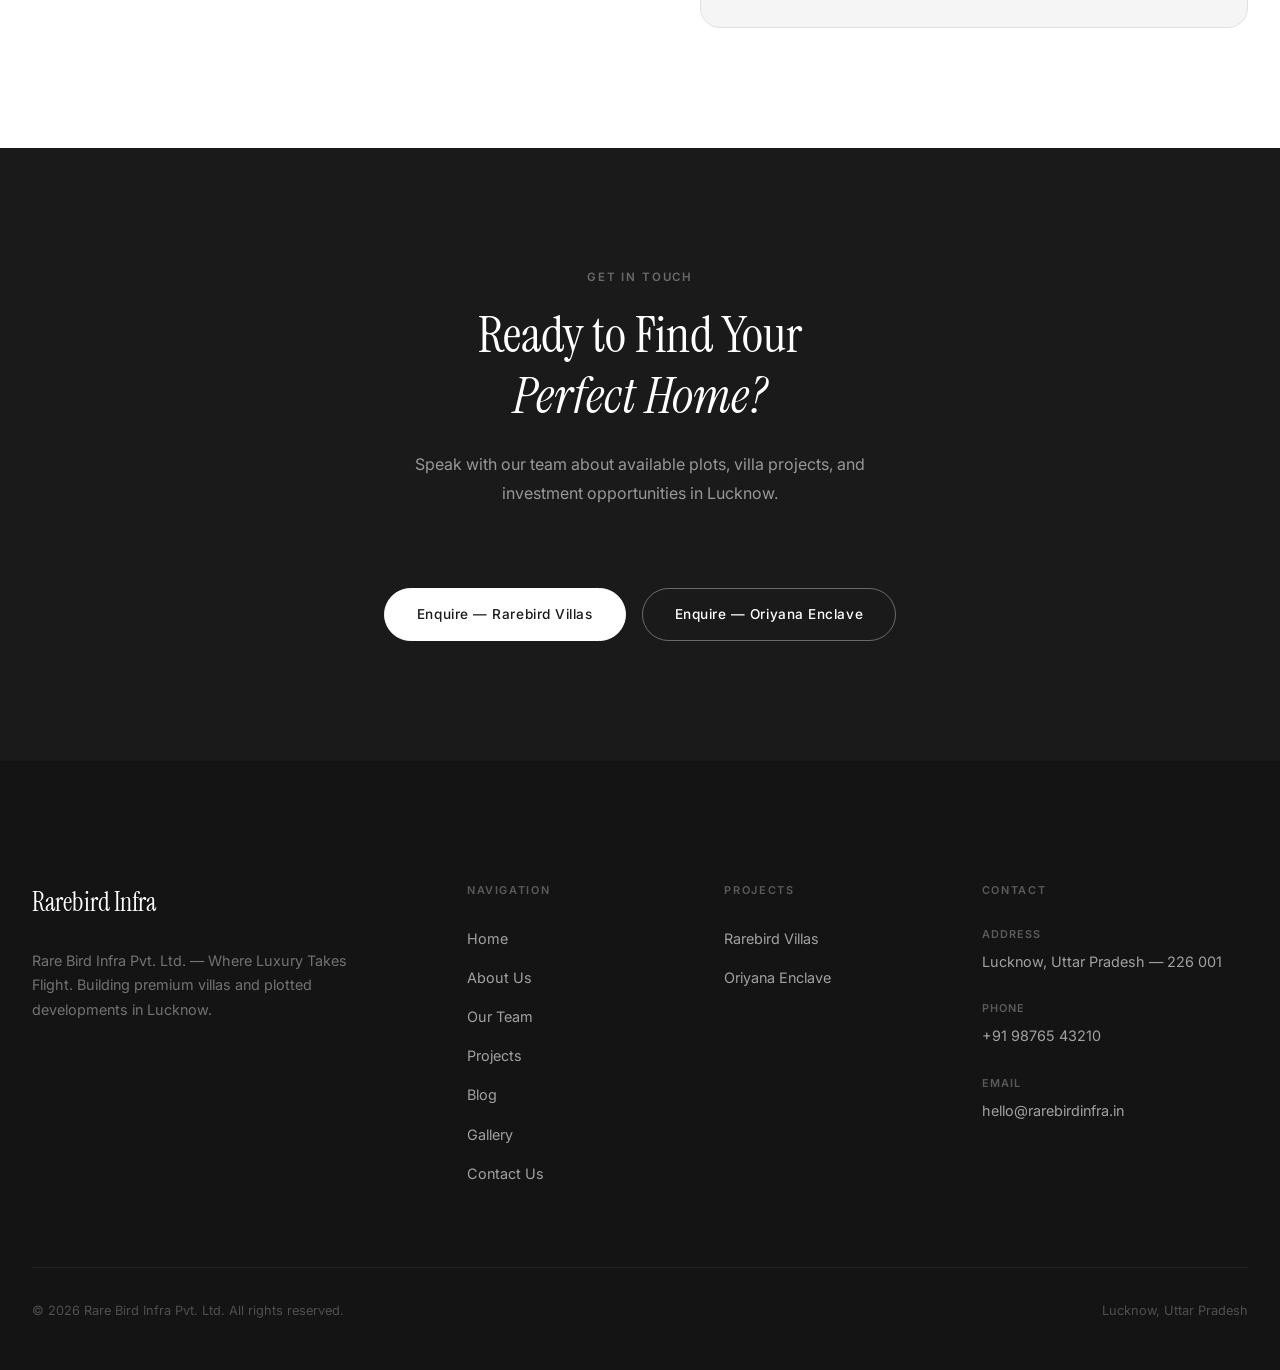
==== commit 85f1a825: "Update the site as per client requiremnets : v2" ====
--- a/index.html
+++ b/index.html
@@ -3,8 +3,8 @@
 <head>
   <meta charset="UTF-8" />
   <meta name="viewport" content="width=device-width, initial-scale=1.0" />
-  <title>Rarebird Infra — Building Communities, Shaping Futures</title>
-  <meta name="description" content="Rarebird Infra is a premium real estate company developing landmark township projects across India. Discover our communities, vision, and developments." />
+  <title>Rare Bird Infra Pvt. Ltd. — Premium Real Estate in Lucknow</title>
+  <meta name="description" content="Rare Bird Infra Pvt. Ltd. is a premium real estate company based in Lucknow, specialising in luxury villas, plotted developments and township projects." />
   <link rel="stylesheet" href="css/styles.css" />
 </head>
 <body>
@@ -14,9 +14,8 @@
     <a href="index.html" class="navbar__logo">Rarebird Infra</a>
     <div class="navbar__links">
       <a href="index.html" class="navbar__link">Home</a>
-      <a href="index.html#townships" class="navbar__link">Townships</a>
-      <a href="blog.html" class="navbar__link">Blog</a>
-      <a href="township-1.html#enquiry" class="navbar__cta">Enquire Now</a>
+      <a href="index.html#projects" class="navbar__link">Projects</a>
+      <a href="index.html#contact" class="navbar__cta">Contact Us</a>
     </div>
     <button class="navbar__hamburger" id="hamburger" aria-label="Open menu">
       <span></span><span></span><span></span>
@@ -27,24 +26,21 @@
   <div class="mobile-nav" id="mobile-nav" role="dialog" aria-label="Mobile navigation">
     <button class="mobile-nav__close" id="mobile-close" aria-label="Close menu">✕</button>
     <a href="index.html" class="mobile-nav__link">Home</a>
-    <a href="index.html#townships" class="mobile-nav__link">Townships</a>
-    <a href="blog.html" class="mobile-nav__link">Blog</a>
-    <a href="township-1.html#enquiry" class="mobile-nav__link">Enquire</a>
+    <a href="index.html#projects" class="mobile-nav__link">Projects</a>
+    <a href="index.html#contact" class="mobile-nav__link">Contact Us</a>
   </div>
 
   <main>
 
     <!-- ===== HERO ===== -->
     <section class="hero" id="home" aria-label="Hero">
-      <div class="hero__bg" style="background-image: url('https://images.unsplash.com/photo-1486325212027-8081e485255e?w=1920&q=80&fit=crop');"></div>
+      <div class="hero__bg" style="background-image: url('https://images.unsplash.com/photo-1600596542815-ffad4c1539a9?w=1920&q=80&fit=crop');"></div>
       <div class="hero__overlay"></div>
       <div class="hero__content">
-        <span class="hero__label">Premium Township Developments</span>
         <h1 class="hero__title">Building Communities,<br><em>Shaping Futures</em></h1>
-        <p class="hero__desc">We create thoughtfully planned township communities where families thrive, nature is preserved, and quality of life is always elevated.</p>
+        <p class="hero__desc">We create thoughtfully planned villa and township communities where families thrive and quality of life is always elevated.</p>
         <div class="hero__actions">
-          <a href="#townships" class="btn btn-primary--light">Explore Our Townships</a>
-          <a href="#about" class="btn" style="color:#fff; border:1.5px solid rgba(255,255,255,0.4); background:transparent;">Our Story</a>
+          <a href="#projects" class="btn btn-primary--light">Explore Our Projects</a>
         </div>
       </div>
       <div class="hero__scroll" aria-hidden="true">
@@ -53,139 +49,98 @@
       </div>
     </section>
 
-    <!-- ===== ABOUT ===== -->
-    <section class="section section--white" id="about" aria-label="About Rarebird Infra">
+    <!-- ===== ABOUT US ===== -->
+    <section class="section section--white" id="about" aria-label="About Rare Bird Infra">
       <div class="container">
         <div class="about__grid">
           <div class="about__left fade-in">
             <span class="section-label">Who We Are</span>
-            <h2>A Legacy Built on<br><em class="serif-italic">Visionary Land</em></h2>
+            <h2>About <em class="serif-italic">Us</em></h2>
           </div>
           <div class="about__right fade-in delay-2">
-            <p>Rarebird Infra is a premium real estate development company dedicated to creating well-planned township communities across India. With over 15 years of experience, we have transformed expanses of land into vibrant, self-sustaining neighbourhoods that stand the test of time.</p>
-            <p>Our philosophy is rooted in long-term thinking. We do not simply build structures — we architect lifestyles, integrate nature, and deliver lasting value to every resident, investor, and the communities we touch. Each project reflects our commitment to quality infrastructure, thoughtful planning, and genuine human-centred design.</p>
-            <p>From acquiring strategically located land to delivering fully serviced township layouts, Rarebird Infra manages the complete development lifecycle with precision, transparency, and purpose.</p>
-          </div>
-        </div>
-      </div>
-    </section>
-
-    <!-- ===== STATS ===== -->
-    <section class="section stats" id="stats" aria-label="Company statistics">
-      <div class="container">
-        <div class="stats__grid">
-          <div class="stat-card fade-in">
-            <div class="stat-card__number">15+</div>
-            <div class="stat-card__label">Years of Experience</div>
-          </div>
-          <div class="stat-card fade-in delay-1">
-            <div class="stat-card__number">12</div>
-            <div class="stat-card__label">Projects Delivered</div>
-          </div>
-          <div class="stat-card fade-in delay-2">
-            <div class="stat-card__number">500+</div>
-            <div class="stat-card__label">Acres Developed</div>
-          </div>
-          <div class="stat-card fade-in delay-3">
-            <div class="stat-card__number">2,400+</div>
-            <div class="stat-card__label">Happy Families</div>
-          </div>
-        </div>
-      </div>
-    </section>
-
-    <!-- ===== SERVICES ===== -->
-    <section class="section section--white" id="services" aria-label="Our services">
-      <div class="container">
-        <div class="services__header fade-in">
-          <div>
-            <span class="section-label">What We Do</span>
-            <h2 style="margin-bottom:0;">Our Core Services</h2>
-          </div>
-          <a href="#townships" class="btn btn-outline" style="flex-shrink:0;">View Projects</a>
-        </div>
-        <div class="services__grid">
-          <div class="card fade-in">
-            <img class="card__image" src="https://images.unsplash.com/photo-1486396583701-12dd4e0bd24a?w=700&q=80&fit=crop" alt="Township Development" loading="lazy" />
+            <p>Welcome to Rare Bird Infra Pvt. Ltd., where vision meets luxury in real estate.</p>
+            <p>Based in Lucknow, we specialize in premium plots, villas, and township developments designed to offer not just a property, but a refined lifestyle. With over a decade of experience in the real estate industry, we have built a strong reputation for trust, quality, and excellence.</p>
+            <p>At Rare Bird Infra, we understand that every investment is a significant decision. That's why we focus on delivering carefully planned projects, transparent dealings, and complete customer satisfaction. Our expertise lies in identifying prime locations and transforming them into thriving residential spaces that combine comfort, connectivity, and long-term value.</p>
+            <p>Driven by a passion for innovation and a commitment to luxury living, we aim to redefine modern real estate standards in Lucknow. Whether you are looking for a dream home or a smart investment opportunity, Rare Bird Infra Pvt. Ltd. is your trusted partner in building a better future.</p>
+            <p><em>Rare Bird Infra Pvt. Ltd. — Where Luxury Takes Flight.</em></p>
+          </div>
+        </div>
+      </div>
+    </section>
+
+    <!-- ===== OUR TEAM ===== -->
+    <section class="section team-section" id="our-team" aria-label="Our Team">
+      <div class="container">
+        <div class="team__header fade-in">
+          <span class="section-label">The People Behind the Vision</span>
+          <h2>Our Team</h2>
+        </div>
+        <div class="team__grid">
+          <div class="team-card fade-in">
+            <img class="team-card__img" src="https://images.unsplash.com/photo-1560250097-0b93528c311a?w=200&q=80&fit=crop&crop=face" alt="Arjun Sharma" loading="lazy" />
+            <p class="team-card__name">Arjun Sharma</p>
+            <p class="team-card__role">Managing Director</p>
+          </div>
+          <div class="team-card fade-in delay-1">
+            <img class="team-card__img" src="https://images.unsplash.com/photo-1573496359142-b8d87734a5a2?w=200&q=80&fit=crop&crop=face" alt="Priya Verma" loading="lazy" />
+            <p class="team-card__name">Priya Verma</p>
+            <p class="team-card__role">Head of Projects</p>
+          </div>
+          <div class="team-card fade-in delay-2">
+            <img class="team-card__img" src="https://images.unsplash.com/photo-1507003211169-0a1dd7228f2d?w=200&q=80&fit=crop&crop=face" alt="Rahul Gupta" loading="lazy" />
+            <p class="team-card__name">Rahul Gupta</p>
+            <p class="team-card__role">Sales Director</p>
+          </div>
+          <div class="team-card fade-in delay-3">
+            <img class="team-card__img" src="https://images.unsplash.com/photo-1580489944761-15a19d654956?w=200&q=80&fit=crop&crop=face" alt="Sneha Singh" loading="lazy" />
+            <p class="team-card__name">Sneha Singh</p>
+            <p class="team-card__role">Customer Relations</p>
+          </div>
+        </div>
+      </div>
+    </section>
+
+    <!-- ===== OUR PROJECTS ===== -->
+    <section class="section section--white" id="projects" aria-label="Our Projects">
+      <div class="container">
+        <div class="projects__header fade-in">
+          <span class="section-label">What We Build</span>
+          <h2>Our Projects</h2>
+        </div>
+        <div class="projects__intro fade-in">
+          <p>At Rare Bird Infra Pvt. Ltd., we specialize in developing premium villas and well-planned plotting projects in prime locations across Lucknow.</p>
+          <p>Our focus is on delivering high-quality construction, modern design, and secure investments. We are also expanding into large-scale township developments, offering a complete lifestyle with modern amenities and seamless connectivity.</p>
+          <p><strong>Luxury, trust, and excellence define every project we create.</strong></p>
+        </div>
+        <div class="projects__grid">
+          <div class="card project-card fade-in">
+            <img class="card__image" src="https://images.unsplash.com/photo-1600585154340-be6161a56a0c?w=900&q=80&fit=crop" alt="Rarebird Villas, Lucknow" loading="lazy" />
             <div class="card__body">
-              <p class="card__meta">Core Service</p>
-              <h3 class="card__title">Township Development</h3>
-              <p class="card__desc">End-to-end planning and execution of integrated township projects — from conceptualisation to handover of ready plots and infrastructure.</p>
-            </div>
-          </div>
-          <div class="card fade-in delay-1">
-            <img class="card__image" src="https://images.unsplash.com/photo-1500382017468-9049fed747ef?w=700&q=80&fit=crop" alt="Land Acquisition" loading="lazy" />
+              <p class="card__meta">📍 Lucknow</p>
+              <h3 class="card__title">Rarebird Villas</h3>
+              <p class="card__desc">A curated collection of premium villas in Lucknow — crafted for families who seek luxury living with modern design, gated security, and world-class amenities.</p>
+              <a href="project-rarebird-villas.html" class="btn btn-primary" style="margin-top: 0.5rem; font-size:0.8rem; padding: 0.7rem 1.5rem;">View Details</a>
+            </div>
+          </div>
+          <div class="card project-card fade-in delay-2">
+            <img class="card__image" src="https://images.unsplash.com/photo-1564013799919-ab600027ffc6?w=900&q=80&fit=crop" alt="Oriyana Enclave, Lucknow" loading="lazy" />
             <div class="card__body">
-              <p class="card__meta">Core Service</p>
-              <h3 class="card__title">Land Acquisition</h3>
-              <p class="card__desc">Strategic identification, due diligence, and acquisition of high-potential land parcels across emerging growth corridors.</p>
-            </div>
-          </div>
-          <div class="card fade-in delay-2">
-            <img class="card__image" src="https://images.unsplash.com/photo-1541888946425-d81bb19240f5?w=700&q=80&fit=crop" alt="Infrastructure Planning" loading="lazy" />
-            <div class="card__body">
-              <p class="card__meta">Core Service</p>
-              <h3 class="card__title">Infrastructure Planning</h3>
-              <p class="card__desc">Design and delivery of roads, utilities, water systems, and green spaces that form the lasting backbone of every community we build.</p>
-            </div>
-          </div>
-          <div class="card fade-in delay-3">
-            <img class="card__image" src="https://images.unsplash.com/photo-1448630360428-65456885c650?w=700&q=80&fit=crop" alt="Community Design" loading="lazy" />
-            <div class="card__body">
-              <p class="card__meta">Core Service</p>
-              <h3 class="card__title">Community Design</h3>
-              <p class="card__desc">Thoughtful master planning that places parks, schools, commercial zones, and recreational spaces at the heart of everyday life.</p>
-            </div>
-          </div>
-        </div>
-      </div>
-    </section>
-
-    <!-- ===== TOWNSHIPS SHOWCASE ===== -->
-    <section class="section" id="townships" aria-label="Our townships">
-      <div class="container">
-        <div class="townships__header fade-in">
-          <span class="section-label">Featured Developments</span>
-          <h2>Our Townships</h2>
-          <p style="max-width:540px; margin:0 auto;">Each township is a self-contained universe — designed for living, not just residing.</p>
-        </div>
-        <div class="townships__grid">
-          <div class="card township-card fade-in">
-            <img class="card__image" src="https://images.unsplash.com/photo-1600585154340-be6161a56a0c?w=900&q=80&fit=crop" alt="Rarebird Greens Township" loading="lazy" />
-            <div class="card__body">
-              <p class="card__meta">📍 Devanahalli, Bangalore</p>
-              <h3 class="card__title">Rarebird Greens</h3>
-              <p class="card__desc">A serene gated township spread across 85 acres, offering plotted developments surrounded by nature reserves, wide tree-lined avenues, and world-class amenities.</p>
-              <a href="township-1.html" class="card__link">View Project</a>
-            </div>
-          </div>
-          <div class="card township-card fade-in delay-2">
-            <img class="card__image" src="https://images.unsplash.com/photo-1564013799919-ab600027ffc6?w=900&q=80&fit=crop" alt="Rarebird Heights Township" loading="lazy" />
-            <div class="card__body">
-              <p class="card__meta">📍 Hosur, Tamil Nadu</p>
-              <h3 class="card__title">Rarebird Heights</h3>
-              <p class="card__desc">A premium hilltop township with panoramic views, strategically located near the Hosur-Bangalore industrial corridor — ideal for families and investors alike.</p>
-              <a href="township-2.html" class="card__link">View Project</a>
-            </div>
-          </div>
-        </div>
-      </div>
-    </section>
-
-    <!-- ===== VISUAL SHOWCASE ===== -->
-    <section class="showcase" aria-label="Visual showcase">
-      <img class="showcase__image" src="https://images.unsplash.com/photo-1449824913935-59a10b8d2000?w=1920&q=80&fit=crop" alt="Aerial view of Rarebird Infra township development" />
-      <div class="showcase__overlay">
-        <p class="showcase__text">"Where land meets <em>legacy</em> — every acre tells a story."</p>
+              <p class="card__meta">📍 Lucknow</p>
+              <h3 class="card__title">Oriyana Enclave</h3>
+              <p class="card__desc">A premium plotted development in the heart of Lucknow — offering well-planned plots in a gated enclave with modern infrastructure and excellent connectivity.</p>
+              <a href="project-oriyana-enclave.html" class="btn btn-primary" style="margin-top: 0.5rem; font-size:0.8rem; padding: 0.7rem 1.5rem;">View Details</a>
+            </div>
+          </div>
+        </div>
       </div>
     </section>
 
     <!-- ===== BLOG PREVIEW ===== -->
-    <section class="section section--white" id="blog" aria-label="Blog preview">
+    <section class="section" id="blog" aria-label="Blog preview">
       <div class="container">
         <div class="blog-preview__header fade-in">
           <div>
-            <span class="section-label">Insights & Perspectives</span>
+            <span class="section-label">Insights &amp; Perspectives</span>
             <h2 style="margin-bottom:0;">From Our Blog</h2>
           </div>
           <a href="blog.html" class="btn btn-outline" style="flex-shrink:0;">View All Posts</a>
@@ -226,36 +181,103 @@
               <a href="blog-detail.html">
                 <h3 class="blog-item__title">The Role of Master Planning in Creating Liveable Communities</h3>
               </a>
-              <p class="blog-item__excerpt">A well-executed master plan is the invisible architecture of every great township. We explore the principles that guide our own development philosophy.</p>
+              <p class="blog-item__excerpt">A well-executed master plan is the invisible architecture of every great township. We explore the principles that guide our development philosophy.</p>
             </div>
             <img class="blog-item__image" src="https://images.unsplash.com/photo-1444653614773-995cb1ef9efa?w=400&q=80&fit=crop" alt="Master planning" loading="lazy" />
           </article>
-          <article class="blog-item fade-in delay-3">
-            <div>
-              <div class="blog-item__meta">
-                <span class="blog-item__date">December 2025</span>
-                <span class="blog-item__tag">Lifestyle</span>
-              </div>
-              <a href="blog-detail.html">
-                <h3 class="blog-item__title">Green Spaces in Urban Design — More Than Just Aesthetics</h3>
-              </a>
-              <p class="blog-item__excerpt">From psychological well-being to property value uplift, green spaces embedded within townships deliver dividends that extend far beyond the visual.</p>
-            </div>
-            <img class="blog-item__image" src="https://images.unsplash.com/photo-1558618666-fcd25c85cd64?w=400&q=80&fit=crop" alt="Green spaces design" loading="lazy" />
-          </article>
-        </div>
-      </div>
-    </section>
-
-    <!-- ===== CTA ===== -->
-    <section class="section cta" id="contact" aria-label="Call to action">
+        </div>
+      </div>
+    </section>
+
+    <!-- ===== GALLERY (Homepage Section) ===== -->
+    <section class="section home-gallery" id="gallery" aria-label="Gallery">
+      <div class="container">
+        <div class="home-gallery__header fade-in">
+          <span class="section-label">A Glimpse of Excellence</span>
+          <h2>Gallery</h2>
+        </div>
+        <div class="home-gallery__grid">
+          <div class="home-gallery__item fade-in">
+            <img src="https://images.unsplash.com/photo-1600585154526-990dced4db0d?w=800&q=80&fit=crop" alt="Luxury villa exterior" loading="lazy" />
+          </div>
+          <div class="home-gallery__item fade-in delay-1">
+            <img src="https://images.unsplash.com/photo-1512917774080-9991f1c4c750?w=800&q=80&fit=crop" alt="Premium residence" loading="lazy" />
+          </div>
+          <div class="home-gallery__item fade-in delay-2">
+            <img src="https://images.unsplash.com/photo-1600573472592-401b489a3cdc?w=800&q=80&fit=crop" alt="Modern interior" loading="lazy" />
+          </div>
+          <div class="home-gallery__item fade-in delay-1">
+            <img src="https://images.unsplash.com/photo-1582268611958-ebfd161ef9cf?w=800&q=80&fit=crop" alt="Landscaped garden" loading="lazy" />
+          </div>
+          <div class="home-gallery__item fade-in delay-2">
+            <img src="https://images.unsplash.com/photo-1575517111839-3a3843ee7f5d?w=800&q=80&fit=crop" alt="Clubhouse amenity" loading="lazy" />
+          </div>
+          <div class="home-gallery__item fade-in delay-3">
+            <img src="https://images.unsplash.com/photo-1564013799919-ab600027ffc6?w=800&q=80&fit=crop" alt="Gated community" loading="lazy" />
+          </div>
+        </div>
+        <div class="home-gallery__cta fade-in">
+          <a href="gallery.html" class="btn btn-outline">View Full Gallery</a>
+        </div>
+      </div>
+    </section>
+
+    <!-- ===== CAREER (Homepage Section) ===== -->
+    <section class="section career-section" id="career" aria-label="Careers at Rare Bird Infra">
+      <div class="container">
+        <div class="career-section__inner">
+          <div class="career-section__content fade-in">
+            <span class="section-label">Join Our Team</span>
+            <h2>Careers</h2>
+            <p>At Rare Bird Infra Pvt. Ltd., we believe our people are the foundation of our success. We are always looking for passionate, driven, and talented individuals who want to grow with us in the dynamic world of real estate.</p>
+            <p>We offer a professional work environment, growth opportunities, and a chance to be part of premium projects that shape modern living.</p>
+            <p>If you are ready to build your career with us, we would love to hear from you.</p>
+          </div>
+          <div class="career-section__form fade-in delay-2">
+            <form id="career-inline-form" novalidate>
+              <div class="form-content">
+                <div class="form form__row">
+                  <div class="form__group">
+                    <label class="form__label" for="ci-name">Full Name *</label>
+                    <input class="form__input" type="text" id="ci-name" name="name" placeholder="Your full name" required />
+                  </div>
+                  <div class="form__group">
+                    <label class="form__label" for="ci-contact">Contact Number *</label>
+                    <input class="form__input" type="tel" id="ci-contact" name="contact" placeholder="+91 XXXXX XXXXX" required />
+                  </div>
+                </div>
+                <div class="form__group" style="margin-top:var(--space-md);">
+                  <label class="form__label" for="ci-email">Email ID *</label>
+                  <input class="form__input" type="email" id="ci-email" name="email" placeholder="your@email.com" required />
+                </div>
+                <div class="form__group" style="margin-top:var(--space-md);">
+                  <label class="form__label" for="ci-role">Job Role *</label>
+                  <input class="form__input" type="text" id="ci-role" name="role" placeholder="e.g. Sales Executive, Project Manager..." required />
+                </div>
+                <div style="margin-top:var(--space-xl);">
+                  <button type="submit" class="form__submit">Submit Application →</button>
+                </div>
+              </div>
+              <div class="form__success-career" aria-live="polite">
+                <div class="form__success-icon">✓</div>
+                <h3 class="form__success-title">Thank You!</h3>
+                <p class="form__success-text">We've received your application. Our HR team will be in touch soon.</p>
+              </div>
+            </form>
+          </div>
+        </div>
+      </div>
+    </section>
+
+    <!-- ===== CONTACT US ===== -->
+    <section class="section cta" id="contact" aria-label="Contact Us">
       <div class="container text-center">
         <span class="section-label" style="color:rgba(255,255,255,0.35);">Get in Touch</span>
-        <h2 class="cta__heading">Ready to Find Your<br><em class="serif-italic">Perfect Township?</em></h2>
-        <p class="cta__text">Speak with our team about available plots, project timelines, and investment opportunities.</p>
+        <h2 class="cta__heading">Ready to Find Your<br><em class="serif-italic">Perfect Home?</em></h2>
+        <p class="cta__text">Speak with our team about available plots, villa projects, and investment opportunities in Lucknow.</p>
         <div style="display:flex; gap:1rem; justify-content:center; flex-wrap:wrap;">
-          <a href="township-1.html#enquiry" class="btn btn-primary--light">Enquire About Rarebird Greens</a>
-          <a href="township-2.html#enquiry" class="btn" style="border:1.5px solid rgba(255,255,255,0.35); color:#fff; background:transparent;">Enquire About Rarebird Heights</a>
+          <a href="project-rarebird-villas.html#enquiry" class="btn btn-primary--light">Enquire — Rarebird Villas</a>
+          <a href="project-oriyana-enclave.html#enquiry" class="btn" style="border:1.5px solid rgba(255,255,255,0.35); color:#fff; background:transparent;">Enquire — Oriyana Enclave</a>
         </div>
       </div>
     </section>
@@ -268,30 +290,32 @@
       <div class="footer__grid">
         <div>
           <span class="footer__logo">Rarebird Infra</span>
-          <p class="footer__tagline">Creating premium township communities that stand the test of time. Building not just homes, but legacies.</p>
+          <p class="footer__tagline">Rare Bird Infra Pvt. Ltd. — Where Luxury Takes Flight. Building premium villas and plotted developments in Lucknow.</p>
         </div>
         <div>
           <p class="footer__col-heading">Navigation</p>
           <ul class="footer__links">
             <li><a href="index.html" class="footer__link">Home</a></li>
             <li><a href="index.html#about" class="footer__link">About Us</a></li>
-            <li><a href="index.html#townships" class="footer__link">Townships</a></li>
+            <li><a href="index.html#our-team" class="footer__link">Our Team</a></li>
+            <li><a href="index.html#projects" class="footer__link">Projects</a></li>
             <li><a href="blog.html" class="footer__link">Blog</a></li>
+            <li><a href="gallery.html" class="footer__link">Gallery</a></li>
+            <li><a href="index.html#contact" class="footer__link">Contact Us</a></li>
           </ul>
         </div>
         <div>
           <p class="footer__col-heading">Projects</p>
           <ul class="footer__links">
-            <li><a href="township-1.html" class="footer__link">Rarebird Greens</a></li>
-            <li><a href="township-2.html" class="footer__link">Rarebird Heights</a></li>
-            <li><a href="township-1.html#enquiry" class="footer__link">Enquire</a></li>
+            <li><a href="project-rarebird-villas.html" class="footer__link">Rarebird Villas</a></li>
+            <li><a href="project-oriyana-enclave.html" class="footer__link">Oriyana Enclave</a></li>
           </ul>
         </div>
         <div>
           <p class="footer__col-heading">Contact</p>
           <div class="footer__contact-item">
             <span class="footer__contact-label">Address</span>
-            <span class="footer__contact-value">42, Brigade Road, Bangalore — 560 001</span>
+            <span class="footer__contact-value">Lucknow, Uttar Pradesh — 226 001</span>
           </div>
           <div class="footer__contact-item">
             <span class="footer__contact-label">Phone</span>
@@ -304,8 +328,8 @@
         </div>
       </div>
       <div class="footer__bottom">
-        <span class="footer__copyright">© 2026 Rarebird Infra. All rights reserved.</span>
-        <span class="footer__copyright">Designed for excellence.</span>
+        <span class="footer__copyright">© 2026 Rare Bird Infra Pvt. Ltd. All rights reserved.</span>
+        <span class="footer__copyright">Lucknow, Uttar Pradesh</span>
       </div>
     </div>
   </footer>
--- a/css/styles.css
+++ b/css/styles.css
@@ -214,7 +214,11 @@
   justify-content: space-between;
   transition: background var(--transition), padding var(--transition), box-shadow var(--transition);
 }
-.navbar.scrolled,
+.navbar.scrolled {
+  background: var(--color-surface);
+  box-shadow: var(--shadow-sm);
+  padding: 1rem var(--container-pad);
+}
 .navbar--solid {
   background: var(--color-surface);
   box-shadow: var(--shadow-sm);
@@ -233,7 +237,7 @@
 .navbar__links {
   display: flex;
   align-items: center;
-  gap: var(--space-xl);
+  gap: var(--space-lg);
 }
 .navbar__link {
   font-size: 0.78rem;
@@ -255,8 +259,8 @@
   font-weight: 500;
   letter-spacing: 0.05em;
   border-radius: var(--radius-full);
-  border: 1px solid rgba(255,255,255,0.4);
-  background: rgba(255,255,255,0.12);
+  border: 1px solid rgba(255,255,255,0.5);
+  background: rgba(255,255,255,0.1);
   color: #fff;
   transition: all var(--transition);
   backdrop-filter: blur(8px);
@@ -267,6 +271,7 @@
   background: var(--color-dark);
   color: #fff;
   border-color: var(--color-dark);
+  backdrop-filter: none;
 }
 .navbar.scrolled .navbar__cta:hover,
 .navbar--solid .navbar__cta:hover {
@@ -520,94 +525,144 @@
 .about__right p:last-child { margin-bottom: 0; }
 
 /* =============================================
-   12. STATS SECTION
-   ============================================= */
-.stats { background: var(--color-dark); }
-.stats__grid {
+   12. OUR TEAM SECTION
+   ============================================= */
+.team-section { background: var(--color-surface); }
+.team__header { text-align: center; margin-bottom: var(--space-2xl); }
+.team__grid {
   display: grid;
   grid-template-columns: repeat(4, 1fr);
+  gap: var(--space-xl);
+}
+.team-card {
+  text-align: center;
+  background: var(--color-bg);
+  border: 1px solid var(--color-border);
+  border-radius: var(--radius-lg);
+  padding: var(--space-xl) var(--space-lg);
+  transition: box-shadow var(--transition), transform var(--transition);
+}
+.team-card:hover {
+  box-shadow: var(--shadow-md);
+  transform: translateY(-4px);
+}
+.team-card__img {
+  width: 100px; height: 100px;
+  border-radius: 50%;
+  object-fit: cover;
+  margin: 0 auto var(--space-md);
+  border: 3px solid var(--color-surface);
+  box-shadow: var(--shadow-sm);
+}
+.team-card__name {
+  font-family: var(--font-serif);
+  font-size: 1.15rem;
+  color: var(--color-text-primary);
+  margin-bottom: 0.3rem;
+}
+.team-card__role {
+  font-size: 0.78rem;
+  font-weight: 500;
+  letter-spacing: 0.08em;
+  text-transform: uppercase;
+  color: var(--color-text-muted);
+}
+
+/* =============================================
+   13. HOMEPAGE GALLERY SECTION
+   ============================================= */
+.home-gallery { background: var(--color-bg); }
+.home-gallery__header {
+  text-align: center;
+  margin-bottom: var(--space-2xl);
+}
+.home-gallery__grid {
+  display: grid;
+  grid-template-columns: repeat(3, 1fr);
   gap: var(--space-md);
-}
-.stat-card {
+  margin-bottom: var(--space-xl);
+}
+.home-gallery__item {
+  overflow: hidden;
+  border-radius: var(--radius-md);
+  border: 1px solid var(--color-border);
+}
+.home-gallery__item img {
+  width: 100%;
+  height: 240px;
+  object-fit: cover;
+  display: block;
+  transition: transform var(--transition-slow);
+}
+.home-gallery__item:hover img { transform: scale(1.05); }
+.home-gallery__cta { text-align: center; }
+
+/* =============================================
+   13b. HOMEPAGE CAREER SECTION
+   ============================================= */
+.career-section { background: var(--color-surface); }
+.career-section__inner {
+  display: grid;
+  grid-template-columns: 1fr 1fr;
+  gap: var(--space-3xl);
+  align-items: start;
+}
+.career-section__content p { margin-bottom: var(--space-md); }
+.career-section__content p:last-of-type { margin-bottom: 0; }
+.career-section__form {
+  background: var(--color-bg);
+  border: 1px solid var(--color-border);
+  border-radius: var(--radius-lg);
+  padding: var(--space-xl);
+}
+.form__success-career {
+  display: none;
   text-align: center;
-  padding: var(--space-xl) var(--space-lg);
-  border: 1px solid rgba(255,255,255,0.07);
-  border-radius: var(--radius-lg);
-  transition: border-color var(--transition), background var(--transition);
-}
-.stat-card:hover {
-  border-color: rgba(255,255,255,0.18);
-  background: rgba(255,255,255,0.03);
-}
-.stat-card__number {
-  font-family: var(--font-serif);
-  font-size: clamp(2.8rem, 5vw, 4.2rem);
-  color: #fff;
-  line-height: 1;
-  margin-bottom: 0.5rem;
-}
-.stat-card__label {
-  font-size: 0.75rem;
-  letter-spacing: 0.12em;
-  text-transform: uppercase;
-  color: rgba(255,255,255,0.4);
-  font-weight: 500;
-}
-
-/* =============================================
-   13. SERVICES SECTION
-   ============================================= */
-.services__header {
-  display: flex;
-  align-items: flex-end;
-  justify-content: space-between;
-  margin-bottom: var(--space-2xl);
-}
-.services__grid {
-  display: grid;
-  grid-template-columns: repeat(4, 1fr);
-  gap: var(--space-lg);
-}
-
-/* =============================================
-   14. TOWNSHIPS SECTION
-   ============================================= */
-.townships__header { text-align: center; margin-bottom: var(--space-2xl); }
-.townships__grid {
+  padding: var(--space-xl);
+}
+.form__success-career.is-visible { display: block; }
+
+/* =============================================
+   13d. GALLERY STANDALONE PAGE
+   ============================================= */
+.gallery-page__grid {
+  display: grid;
+  grid-template-columns: repeat(3, 1fr);
+  gap: var(--space-md);
+}
+.gallery-page__item {
+  overflow: hidden;
+  border-radius: var(--radius-md);
+  border: 1px solid var(--color-border);
+}
+.gallery-page__item img {
+  width: 100%;
+  height: 260px;
+  object-fit: cover;
+  display: block;
+  transition: transform var(--transition-slow);
+}
+.gallery-page__item:hover img { transform: scale(1.05); }
+
+/* =============================================
+   14. PROJECTS SECTION
+   ============================================= */
+.projects__header { text-align: center; margin-bottom: var(--space-xl); }
+.projects__intro {
+  max-width: 720px;
+  margin: 0 auto var(--space-2xl);
+  text-align: center;
+}
+.projects__intro p { margin-bottom: var(--space-md); font-size: 1rem; }
+.projects__intro p:last-child { margin-bottom: 0; }
+.projects__grid {
   display: grid;
   grid-template-columns: repeat(2, 1fr);
   gap: var(--space-xl);
 }
-.township-card .card__image { aspect-ratio: 16/10; }
-
-/* =============================================
-   15. VISUAL SHOWCASE
-   ============================================= */
-.showcase {
-  position: relative;
-  height: 580px;
-  overflow: hidden;
-}
-.showcase__image {
-  width: 100%; height: 100%;
-  object-fit: cover;
-  transition: transform var(--transition-slow);
-}
-.showcase:hover .showcase__image { transform: scale(1.03); }
-.showcase__overlay {
-  position: absolute; inset: 0;
-  background: linear-gradient(to bottom, transparent 35%, rgba(0,0,0,0.65) 100%);
-  display: flex; align-items: flex-end;
-  padding: var(--space-2xl) var(--container-pad);
-}
-.showcase__text {
-  font-family: var(--font-serif);
-  font-size: clamp(1.6rem, 3vw, 2.6rem);
-  color: #fff;
-  font-style: italic;
-  max-width: 600px;
-  line-height: 1.3;
-}
+.project-card .card__image { aspect-ratio: 16/10; }
+
+/* showcase removed — replaced by dedicated gallery section */
 
 /* =============================================
    16. BLOG PREVIEW
@@ -848,27 +903,28 @@
 .enquiry__left p { margin-bottom: var(--space-xl); }
 
 /* =============================================
-   23. PAGE HEADER (Blog pages)
+   23. PAGE HEADER (Blog + other pages)
    ============================================= */
 .page-header {
-  background: var(--color-dark);
+  background: var(--color-bg);
   padding: calc(var(--space-3xl) + 4rem) var(--container-pad) var(--space-3xl);
   text-align: center;
+  border-bottom: 1px solid var(--color-border);
 }
 .page-header__label {
   display: block;
   font-size: 0.72rem; font-weight: 600;
   letter-spacing: 0.18em; text-transform: uppercase;
-  color: rgba(255,255,255,0.35);
+  color: var(--color-text-muted);
   margin-bottom: var(--space-sm);
 }
 .page-header__title {
   font-family: var(--font-serif);
   font-size: clamp(2.5rem, 5vw, 4rem);
-  color: #fff;
+  color: var(--color-text-primary);
   margin-bottom: var(--space-md);
 }
-.page-header__desc { color: rgba(255,255,255,0.5); max-width: 520px; margin: 0 auto; }
+.page-header__desc { color: var(--color-text-secondary); max-width: 520px; margin: 0 auto; }
 
 /* =============================================
    24. BLOG GRID (Listing Page)
@@ -959,13 +1015,15 @@
 @media (max-width: 1024px) {
   :root { --container-pad: 1.5rem; --space-3xl: 5rem; }
   .footer__grid { grid-template-columns: 1fr 1fr; gap: var(--space-xl); }
-  .stats__grid { grid-template-columns: repeat(2, 1fr); }
-  .services__grid { grid-template-columns: repeat(2, 1fr); }
+  .team__grid { grid-template-columns: repeat(2, 1fr); }
+  .home-gallery__grid { grid-template-columns: repeat(2, 1fr); }
+  .gallery-page__grid { grid-template-columns: repeat(2, 1fr); }
   .township-overview__grid { grid-template-columns: 1fr; gap: var(--space-xl); }
   .enquiry__grid { grid-template-columns: 1fr; gap: var(--space-xl); }
   .blog-grid { grid-template-columns: 1fr; }
   .gallery__grid { grid-template-columns: repeat(2, 1fr); }
   .gallery__item--wide { grid-column: span 2; }
+  .career-section__inner { grid-template-columns: 1fr; gap: var(--space-xl); }
 }
 
 @media (max-width: 768px) {
@@ -974,21 +1032,21 @@
   .navbar__hamburger { display: flex; }
   .about__grid { grid-template-columns: 1fr; gap: var(--space-xl); }
   .about__left { position: static; }
-  .stats__grid { grid-template-columns: repeat(2, 1fr); }
-  .services__grid { grid-template-columns: 1fr; }
-  .townships__grid { grid-template-columns: 1fr; }
+  .team__grid { grid-template-columns: repeat(2, 1fr); }
+  .projects__grid { grid-template-columns: 1fr; }
+  .home-gallery__grid { grid-template-columns: 1fr; }
+  .gallery-page__grid { grid-template-columns: 1fr; }
   .footer__grid { grid-template-columns: 1fr; gap: var(--space-xl); }
   .footer__bottom { flex-direction: column; gap: var(--space-md); text-align: center; }
   .hero__actions { flex-direction: column; }
   .blog-item { grid-template-columns: 1fr; }
   .blog-item__image { display: none; }
-  .blog-preview__header, .services__header { flex-direction: column; align-items: flex-start; gap: var(--space-md); }
+  .blog-preview__header { flex-direction: column; align-items: flex-start; gap: var(--space-md); }
   .project-details__grid { grid-template-columns: 1fr; }
   .form__row { grid-template-columns: 1fr; }
   .gallery__grid { grid-template-columns: 1fr; }
   .gallery__item--wide { grid-column: span 1; }
   .highlights { grid-template-columns: 1fr; }
-  .showcase { height: 380px; }
   .page-hero { height: 65vh; }
   .blog-grid { grid-template-columns: 1fr; }
   .article-meta { flex-direction: column; gap: var(--space-sm); align-items: flex-start; }
@@ -996,6 +1054,6 @@
 
 @media (max-width: 480px) {
   :root { --container-pad: 1rem; }
-  .stats__grid { grid-template-columns: repeat(2, 1fr); }
+  .team__grid { grid-template-columns: 1fr; }
   .hero__scroll { display: none; }
 }
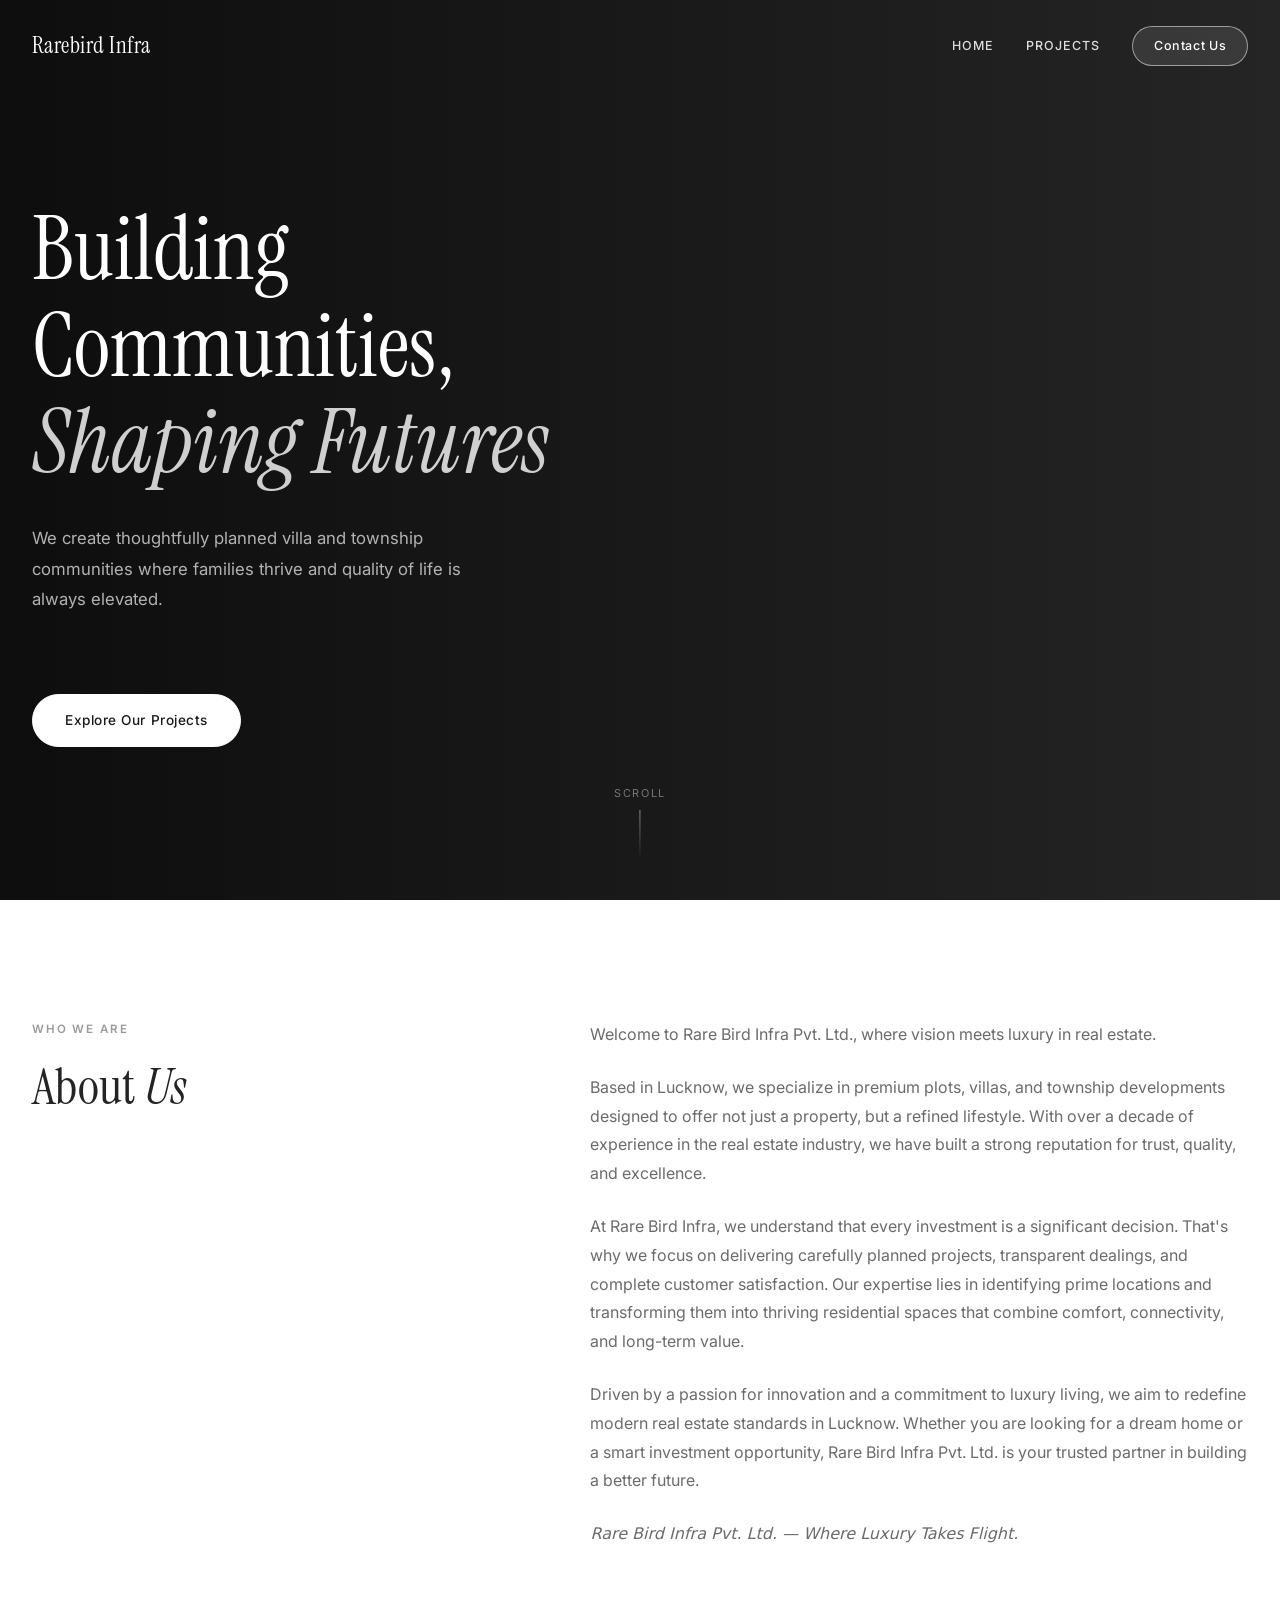
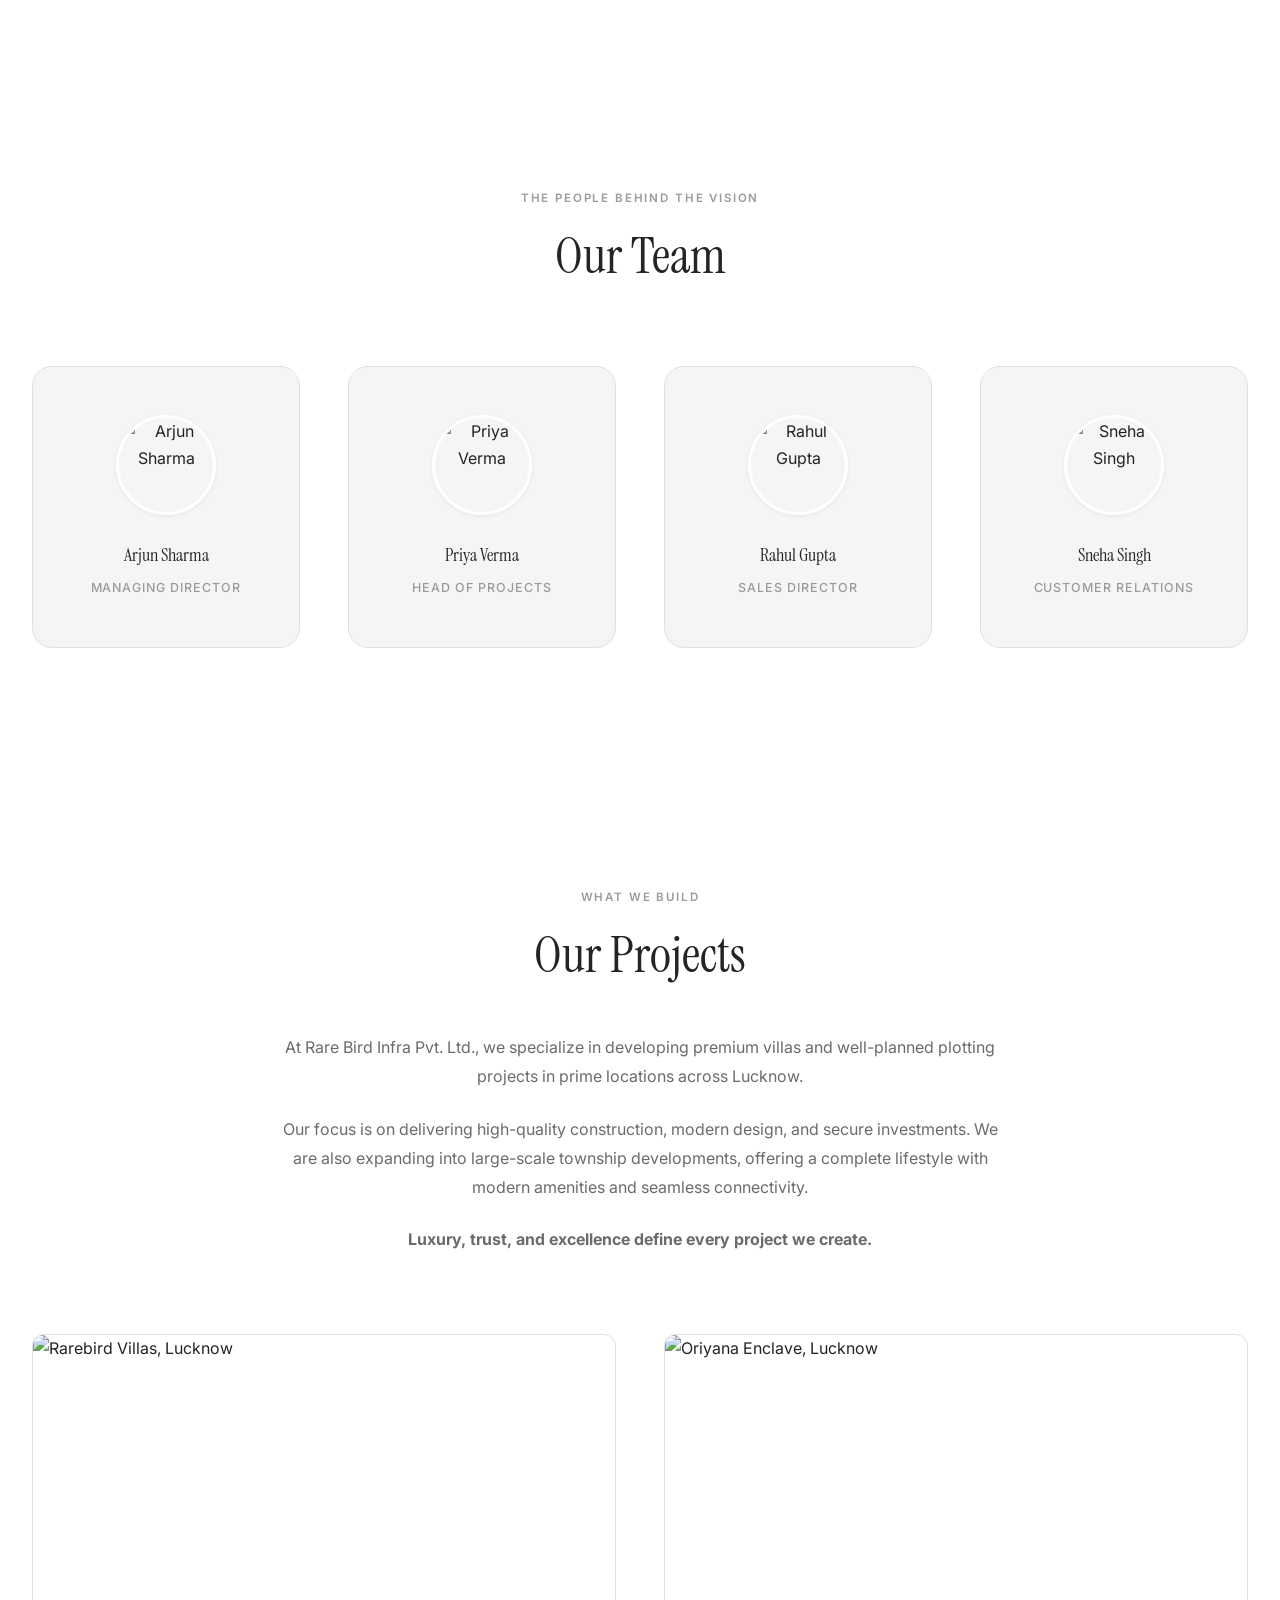
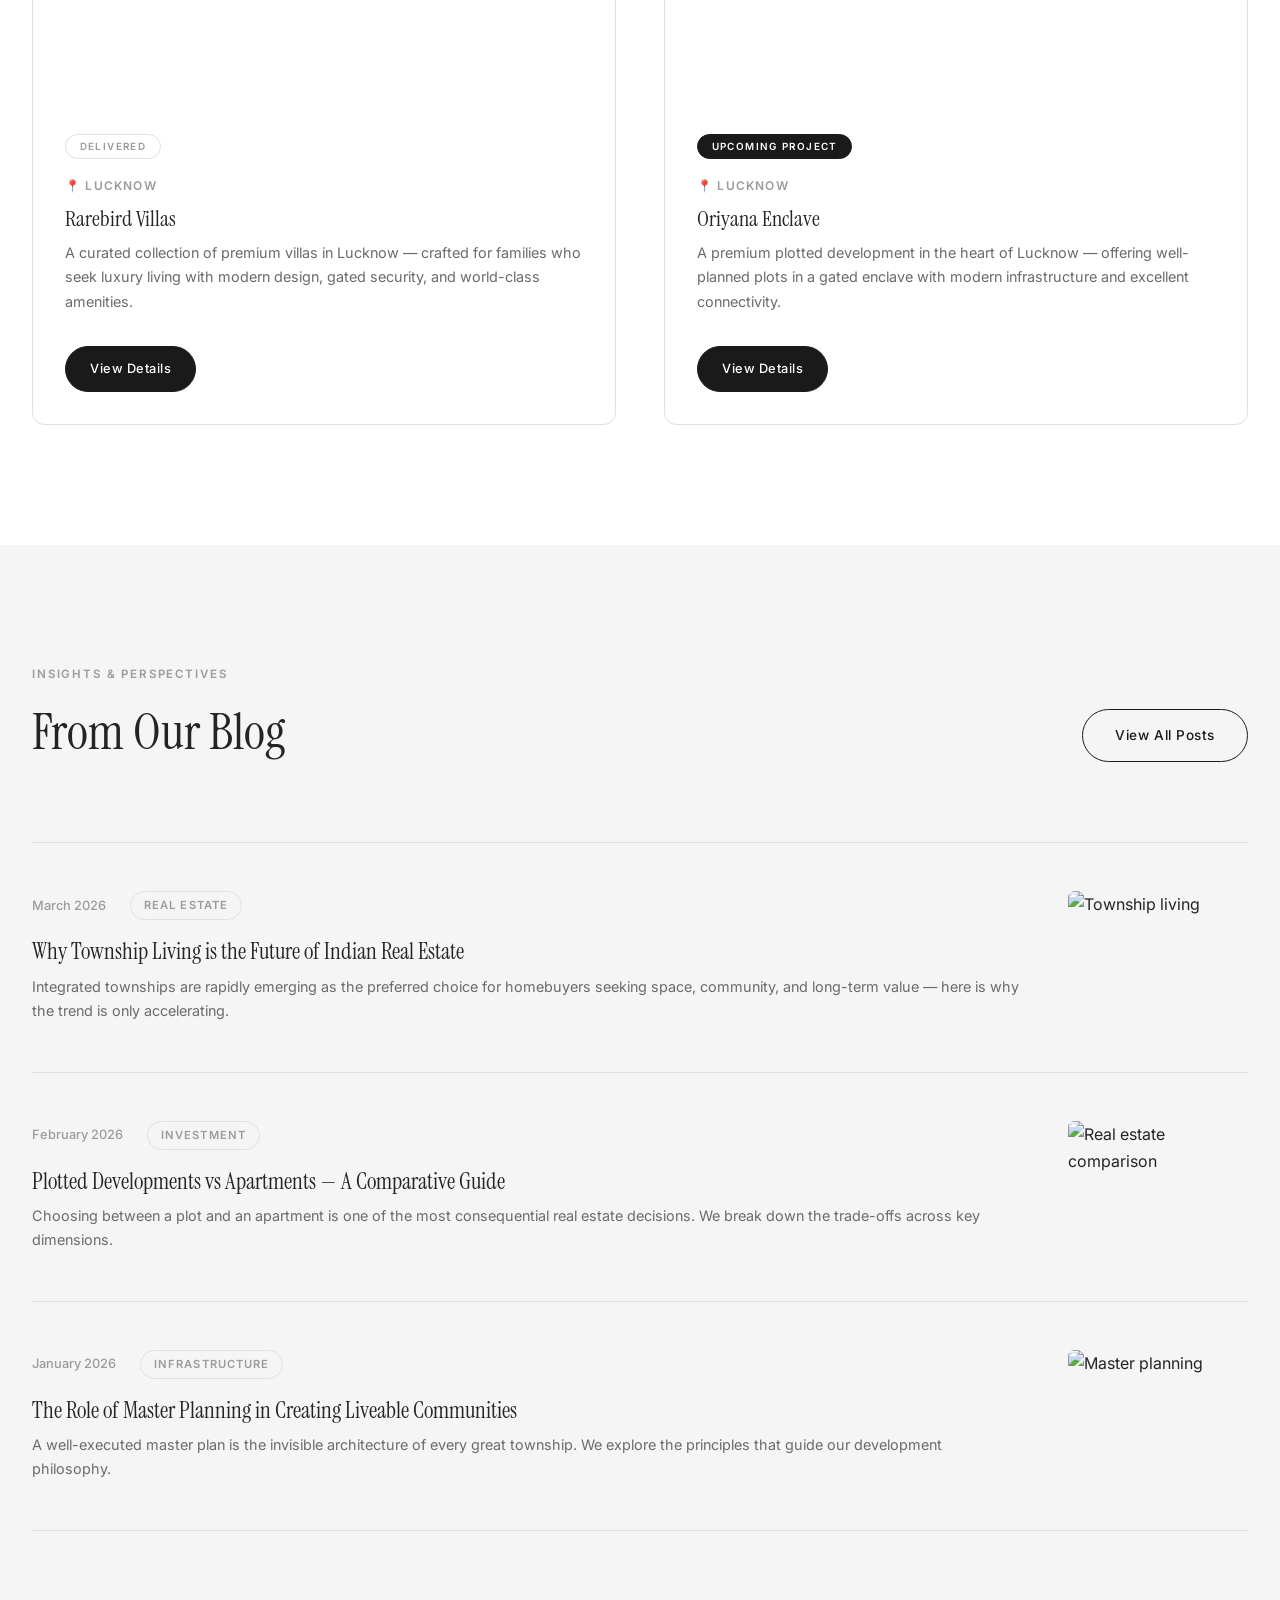
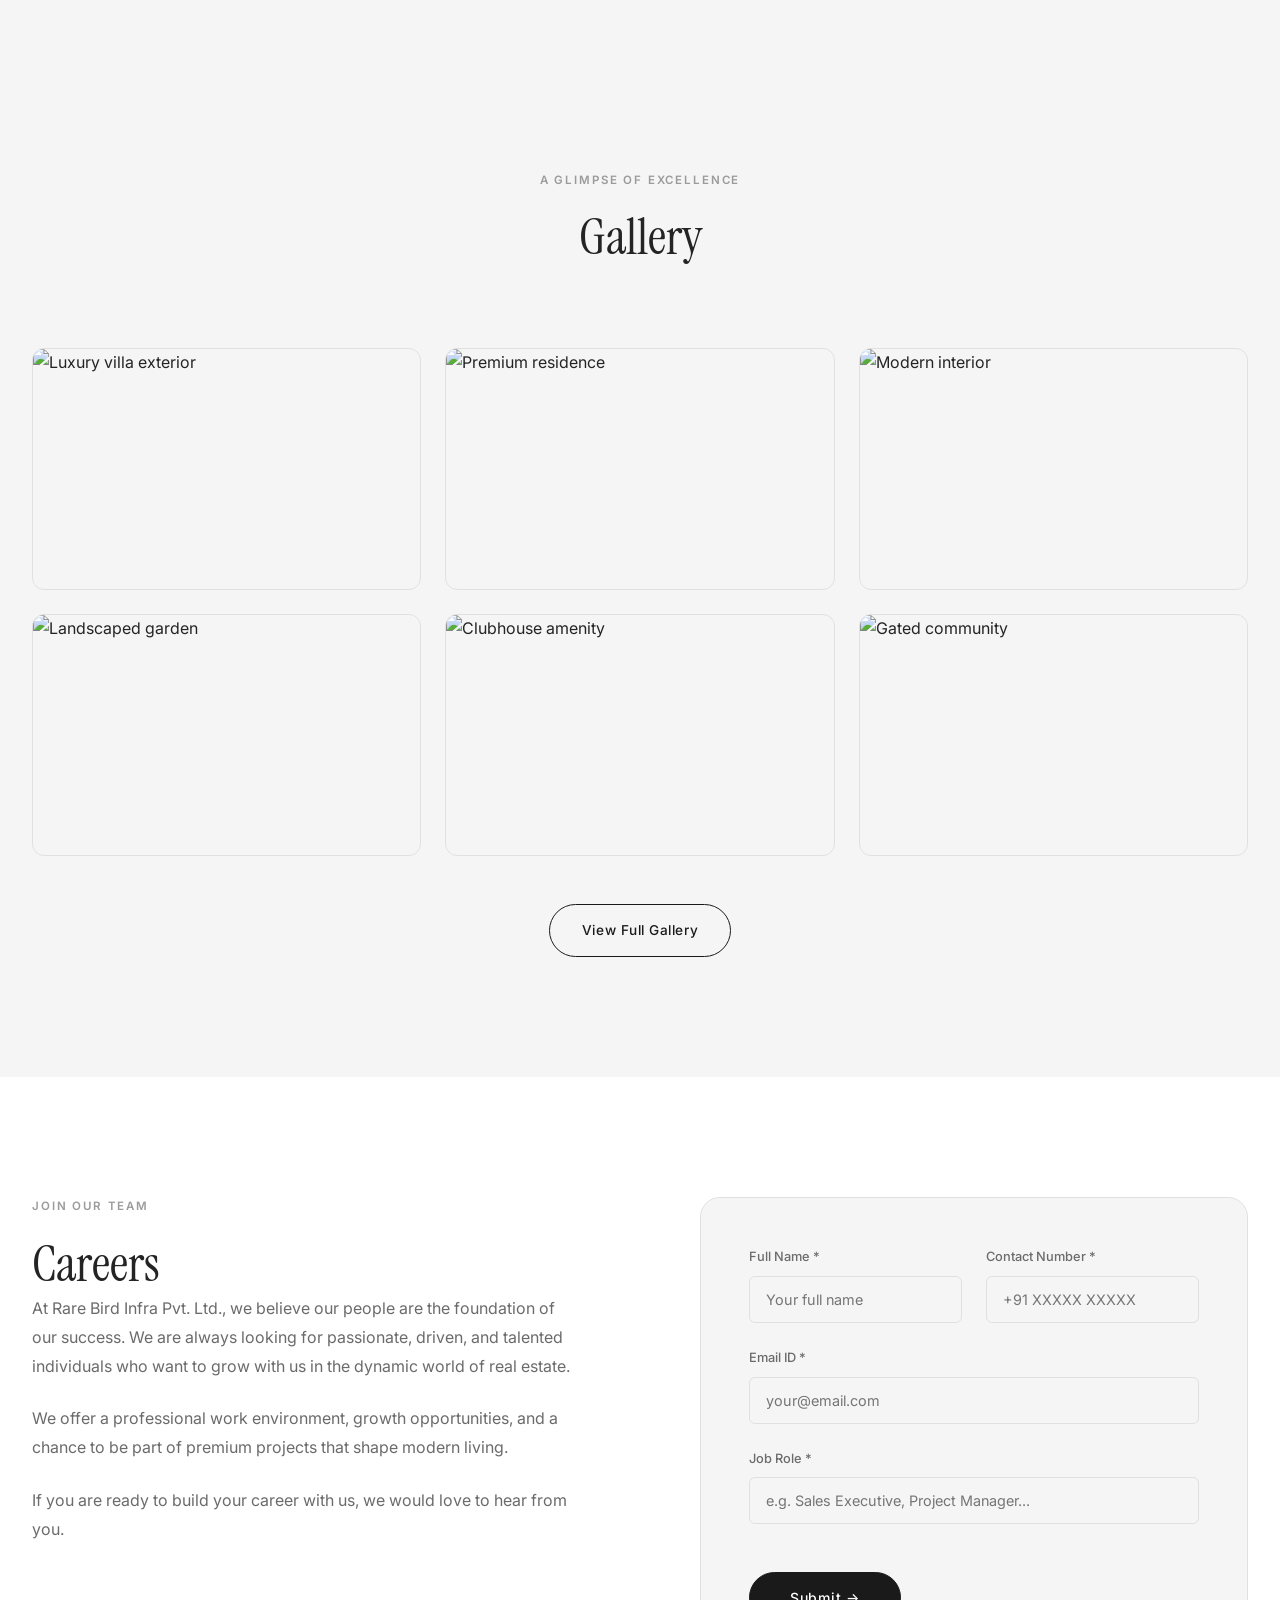
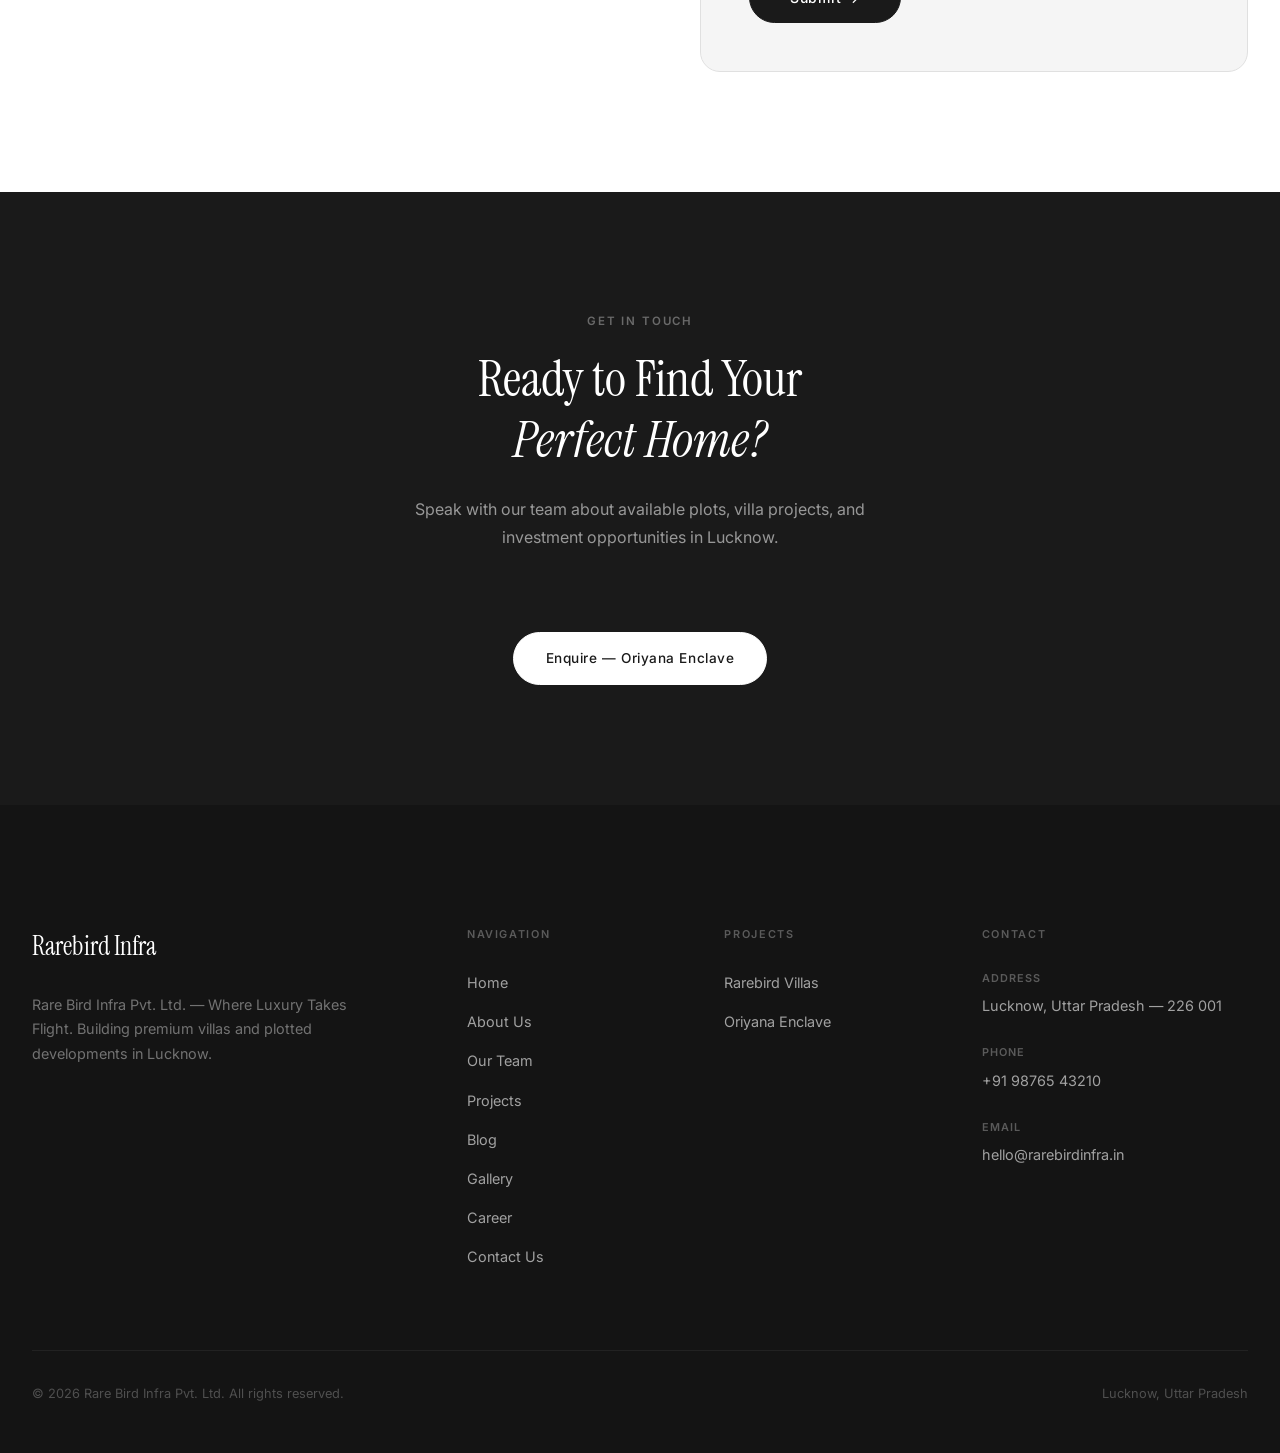
==== commit 4571feee: "update some QOL changes : v2.1" ====
--- a/index.html
+++ b/index.html
@@ -1,12 +1,15 @@
 <!DOCTYPE html>
 <html lang="en">
+
 <head>
   <meta charset="UTF-8" />
   <meta name="viewport" content="width=device-width, initial-scale=1.0" />
   <title>Rare Bird Infra Pvt. Ltd. — Premium Real Estate in Lucknow</title>
-  <meta name="description" content="Rare Bird Infra Pvt. Ltd. is a premium real estate company based in Lucknow, specialising in luxury villas, plotted developments and township projects." />
+  <meta name="description"
+    content="Rare Bird Infra Pvt. Ltd. is a premium real estate company based in Lucknow, specialising in luxury villas, plotted developments and township projects." />
   <link rel="stylesheet" href="css/styles.css" />
 </head>
+
 <body>
 
   <!-- ===== NAVBAR ===== -->
@@ -34,11 +37,14 @@
 
     <!-- ===== HERO ===== -->
     <section class="hero" id="home" aria-label="Hero">
-      <div class="hero__bg" style="background-image: url('https://images.unsplash.com/photo-1600596542815-ffad4c1539a9?w=1920&q=80&fit=crop');"></div>
+      <div class="hero__bg"
+        style="background-image: url('https://images.unsplash.com/photo-1600596542815-ffad4c1539a9?w=1920&q=80&fit=crop');">
+      </div>
       <div class="hero__overlay"></div>
       <div class="hero__content">
         <h1 class="hero__title">Building Communities,<br><em>Shaping Futures</em></h1>
-        <p class="hero__desc">We create thoughtfully planned villa and township communities where families thrive and quality of life is always elevated.</p>
+        <p class="hero__desc">We create thoughtfully planned villa and township communities where families thrive and
+          quality of life is always elevated.</p>
         <div class="hero__actions">
           <a href="#projects" class="btn btn-primary--light">Explore Our Projects</a>
         </div>
@@ -59,9 +65,16 @@
           </div>
           <div class="about__right fade-in delay-2">
             <p>Welcome to Rare Bird Infra Pvt. Ltd., where vision meets luxury in real estate.</p>
-            <p>Based in Lucknow, we specialize in premium plots, villas, and township developments designed to offer not just a property, but a refined lifestyle. With over a decade of experience in the real estate industry, we have built a strong reputation for trust, quality, and excellence.</p>
-            <p>At Rare Bird Infra, we understand that every investment is a significant decision. That's why we focus on delivering carefully planned projects, transparent dealings, and complete customer satisfaction. Our expertise lies in identifying prime locations and transforming them into thriving residential spaces that combine comfort, connectivity, and long-term value.</p>
-            <p>Driven by a passion for innovation and a commitment to luxury living, we aim to redefine modern real estate standards in Lucknow. Whether you are looking for a dream home or a smart investment opportunity, Rare Bird Infra Pvt. Ltd. is your trusted partner in building a better future.</p>
+            <p>Based in Lucknow, we specialize in premium plots, villas, and township developments designed to offer not
+              just a property, but a refined lifestyle. With over a decade of experience in the real estate industry, we
+              have built a strong reputation for trust, quality, and excellence.</p>
+            <p>At Rare Bird Infra, we understand that every investment is a significant decision. That's why we focus on
+              delivering carefully planned projects, transparent dealings, and complete customer satisfaction. Our
+              expertise lies in identifying prime locations and transforming them into thriving residential spaces that
+              combine comfort, connectivity, and long-term value.</p>
+            <p>Driven by a passion for innovation and a commitment to luxury living, we aim to redefine modern real
+              estate standards in Lucknow. Whether you are looking for a dream home or a smart investment opportunity,
+              Rare Bird Infra Pvt. Ltd. is your trusted partner in building a better future.</p>
             <p><em>Rare Bird Infra Pvt. Ltd. — Where Luxury Takes Flight.</em></p>
           </div>
         </div>
@@ -77,22 +90,30 @@
         </div>
         <div class="team__grid">
           <div class="team-card fade-in">
-            <img class="team-card__img" src="https://images.unsplash.com/photo-1560250097-0b93528c311a?w=200&q=80&fit=crop&crop=face" alt="Arjun Sharma" loading="lazy" />
+            <img class="team-card__img"
+              src="https://images.unsplash.com/photo-1560250097-0b93528c311a?w=200&q=80&fit=crop&crop=face"
+              alt="Arjun Sharma" loading="lazy" />
             <p class="team-card__name">Arjun Sharma</p>
             <p class="team-card__role">Managing Director</p>
           </div>
           <div class="team-card fade-in delay-1">
-            <img class="team-card__img" src="https://images.unsplash.com/photo-1573496359142-b8d87734a5a2?w=200&q=80&fit=crop&crop=face" alt="Priya Verma" loading="lazy" />
+            <img class="team-card__img"
+              src="https://images.unsplash.com/photo-1573496359142-b8d87734a5a2?w=200&q=80&fit=crop&crop=face"
+              alt="Priya Verma" loading="lazy" />
             <p class="team-card__name">Priya Verma</p>
             <p class="team-card__role">Head of Projects</p>
           </div>
           <div class="team-card fade-in delay-2">
-            <img class="team-card__img" src="https://images.unsplash.com/photo-1507003211169-0a1dd7228f2d?w=200&q=80&fit=crop&crop=face" alt="Rahul Gupta" loading="lazy" />
+            <img class="team-card__img"
+              src="https://images.unsplash.com/photo-1507003211169-0a1dd7228f2d?w=200&q=80&fit=crop&crop=face"
+              alt="Rahul Gupta" loading="lazy" />
             <p class="team-card__name">Rahul Gupta</p>
             <p class="team-card__role">Sales Director</p>
           </div>
           <div class="team-card fade-in delay-3">
-            <img class="team-card__img" src="https://images.unsplash.com/photo-1580489944761-15a19d654956?w=200&q=80&fit=crop&crop=face" alt="Sneha Singh" loading="lazy" />
+            <img class="team-card__img"
+              src="https://images.unsplash.com/photo-1580489944761-15a19d654956?w=200&q=80&fit=crop&crop=face"
+              alt="Sneha Singh" loading="lazy" />
             <p class="team-card__name">Sneha Singh</p>
             <p class="team-card__role">Customer Relations</p>
           </div>
@@ -108,27 +129,40 @@
           <h2>Our Projects</h2>
         </div>
         <div class="projects__intro fade-in">
-          <p>At Rare Bird Infra Pvt. Ltd., we specialize in developing premium villas and well-planned plotting projects in prime locations across Lucknow.</p>
-          <p>Our focus is on delivering high-quality construction, modern design, and secure investments. We are also expanding into large-scale township developments, offering a complete lifestyle with modern amenities and seamless connectivity.</p>
+          <p>At Rare Bird Infra Pvt. Ltd., we specialize in developing premium villas and well-planned plotting projects
+            in prime locations across Lucknow.</p>
+          <p>Our focus is on delivering high-quality construction, modern design, and secure investments. We are also
+            expanding into large-scale township developments, offering a complete lifestyle with modern amenities and
+            seamless connectivity.</p>
           <p><strong>Luxury, trust, and excellence define every project we create.</strong></p>
         </div>
         <div class="projects__grid">
           <div class="card project-card fade-in">
-            <img class="card__image" src="https://images.unsplash.com/photo-1600585154340-be6161a56a0c?w=900&q=80&fit=crop" alt="Rarebird Villas, Lucknow" loading="lazy" />
+            <img class="card__image"
+              src="https://images.unsplash.com/photo-1600585154340-be6161a56a0c?w=900&q=80&fit=crop"
+              alt="Rarebird Villas, Lucknow" loading="lazy" />
             <div class="card__body">
+              <span class="status-badge status-badge--delivered">Delivered</span>
               <p class="card__meta">📍 Lucknow</p>
               <h3 class="card__title">Rarebird Villas</h3>
-              <p class="card__desc">A curated collection of premium villas in Lucknow — crafted for families who seek luxury living with modern design, gated security, and world-class amenities.</p>
-              <a href="project-rarebird-villas.html" class="btn btn-primary" style="margin-top: 0.5rem; font-size:0.8rem; padding: 0.7rem 1.5rem;">View Details</a>
+              <p class="card__desc">A curated collection of premium villas in Lucknow — crafted for families who seek
+                luxury living with modern design, gated security, and world-class amenities.</p>
+              <a href="project-rarebird-villas.html" class="btn btn-primary"
+                style="margin-top: 0.5rem; font-size:0.8rem; padding: 0.7rem 1.5rem;">View Details</a>
             </div>
           </div>
           <div class="card project-card fade-in delay-2">
-            <img class="card__image" src="https://images.unsplash.com/photo-1564013799919-ab600027ffc6?w=900&q=80&fit=crop" alt="Oriyana Enclave, Lucknow" loading="lazy" />
+            <img class="card__image"
+              src="https://images.unsplash.com/photo-1564013799919-ab600027ffc6?w=900&q=80&fit=crop"
+              alt="Oriyana Enclave, Lucknow" loading="lazy" />
             <div class="card__body">
+              <span class="status-badge status-badge--upcoming">Upcoming Project</span>
               <p class="card__meta">📍 Lucknow</p>
               <h3 class="card__title">Oriyana Enclave</h3>
-              <p class="card__desc">A premium plotted development in the heart of Lucknow — offering well-planned plots in a gated enclave with modern infrastructure and excellent connectivity.</p>
-              <a href="project-oriyana-enclave.html" class="btn btn-primary" style="margin-top: 0.5rem; font-size:0.8rem; padding: 0.7rem 1.5rem;">View Details</a>
+              <p class="card__desc">A premium plotted development in the heart of Lucknow — offering well-planned plots
+                in a gated enclave with modern infrastructure and excellent connectivity.</p>
+              <a href="project-oriyana-enclave.html" class="btn btn-primary"
+                style="margin-top: 0.5rem; font-size:0.8rem; padding: 0.7rem 1.5rem;">View Details</a>
             </div>
           </div>
         </div>
@@ -155,9 +189,13 @@
               <a href="blog-detail.html">
                 <h3 class="blog-item__title">Why Township Living is the Future of Indian Real Estate</h3>
               </a>
-              <p class="blog-item__excerpt">Integrated townships are rapidly emerging as the preferred choice for homebuyers seeking space, community, and long-term value — here is why the trend is only accelerating.</p>
-            </div>
-            <img class="blog-item__image" src="https://images.unsplash.com/photo-1560518883-ce09059eeffa?w=400&q=80&fit=crop" alt="Township living" loading="lazy" />
+              <p class="blog-item__excerpt">Integrated townships are rapidly emerging as the preferred choice for
+                homebuyers seeking space, community, and long-term value — here is why the trend is only accelerating.
+              </p>
+            </div>
+            <img class="blog-item__image"
+              src="https://images.unsplash.com/photo-1560518883-ce09059eeffa?w=400&q=80&fit=crop" alt="Township living"
+              loading="lazy" />
           </article>
           <article class="blog-item fade-in delay-1">
             <div>
@@ -168,9 +206,12 @@
               <a href="blog-detail.html">
                 <h3 class="blog-item__title">Plotted Developments vs Apartments — A Comparative Guide</h3>
               </a>
-              <p class="blog-item__excerpt">Choosing between a plot and an apartment is one of the most consequential real estate decisions. We break down the trade-offs across key dimensions.</p>
-            </div>
-            <img class="blog-item__image" src="https://images.unsplash.com/photo-1486406146926-c627a92ad1ab?w=400&q=80&fit=crop" alt="Real estate comparison" loading="lazy" />
+              <p class="blog-item__excerpt">Choosing between a plot and an apartment is one of the most consequential
+                real estate decisions. We break down the trade-offs across key dimensions.</p>
+            </div>
+            <img class="blog-item__image"
+              src="https://images.unsplash.com/photo-1486406146926-c627a92ad1ab?w=400&q=80&fit=crop"
+              alt="Real estate comparison" loading="lazy" />
           </article>
           <article class="blog-item fade-in delay-2">
             <div>
@@ -181,9 +222,12 @@
               <a href="blog-detail.html">
                 <h3 class="blog-item__title">The Role of Master Planning in Creating Liveable Communities</h3>
               </a>
-              <p class="blog-item__excerpt">A well-executed master plan is the invisible architecture of every great township. We explore the principles that guide our development philosophy.</p>
-            </div>
-            <img class="blog-item__image" src="https://images.unsplash.com/photo-1444653614773-995cb1ef9efa?w=400&q=80&fit=crop" alt="Master planning" loading="lazy" />
+              <p class="blog-item__excerpt">A well-executed master plan is the invisible architecture of every great
+                township. We explore the principles that guide our development philosophy.</p>
+            </div>
+            <img class="blog-item__image"
+              src="https://images.unsplash.com/photo-1444653614773-995cb1ef9efa?w=400&q=80&fit=crop"
+              alt="Master planning" loading="lazy" />
           </article>
         </div>
       </div>
@@ -198,22 +242,28 @@
         </div>
         <div class="home-gallery__grid">
           <div class="home-gallery__item fade-in">
-            <img src="https://images.unsplash.com/photo-1600585154526-990dced4db0d?w=800&q=80&fit=crop" alt="Luxury villa exterior" loading="lazy" />
+            <img src="https://images.unsplash.com/photo-1600585154526-990dced4db0d?w=800&q=80&fit=crop"
+              alt="Luxury villa exterior" loading="lazy" />
           </div>
           <div class="home-gallery__item fade-in delay-1">
-            <img src="https://images.unsplash.com/photo-1512917774080-9991f1c4c750?w=800&q=80&fit=crop" alt="Premium residence" loading="lazy" />
+            <img src="https://images.unsplash.com/photo-1512917774080-9991f1c4c750?w=800&q=80&fit=crop"
+              alt="Premium residence" loading="lazy" />
           </div>
           <div class="home-gallery__item fade-in delay-2">
-            <img src="https://images.unsplash.com/photo-1600573472592-401b489a3cdc?w=800&q=80&fit=crop" alt="Modern interior" loading="lazy" />
+            <img src="https://images.unsplash.com/photo-1600573472592-401b489a3cdc?w=800&q=80&fit=crop"
+              alt="Modern interior" loading="lazy" />
           </div>
           <div class="home-gallery__item fade-in delay-1">
-            <img src="https://images.unsplash.com/photo-1582268611958-ebfd161ef9cf?w=800&q=80&fit=crop" alt="Landscaped garden" loading="lazy" />
+            <img src="https://images.unsplash.com/photo-1582268611958-ebfd161ef9cf?w=800&q=80&fit=crop"
+              alt="Landscaped garden" loading="lazy" />
           </div>
           <div class="home-gallery__item fade-in delay-2">
-            <img src="https://images.unsplash.com/photo-1575517111839-3a3843ee7f5d?w=800&q=80&fit=crop" alt="Clubhouse amenity" loading="lazy" />
+            <img src="https://images.unsplash.com/photo-1575517111839-3a3843ee7f5d?w=800&q=80&fit=crop"
+              alt="Clubhouse amenity" loading="lazy" />
           </div>
           <div class="home-gallery__item fade-in delay-3">
-            <img src="https://images.unsplash.com/photo-1564013799919-ab600027ffc6?w=800&q=80&fit=crop" alt="Gated community" loading="lazy" />
+            <img src="https://images.unsplash.com/photo-1564013799919-ab600027ffc6?w=800&q=80&fit=crop"
+              alt="Gated community" loading="lazy" />
           </div>
         </div>
         <div class="home-gallery__cta fade-in">
@@ -229,8 +279,11 @@
           <div class="career-section__content fade-in">
             <span class="section-label">Join Our Team</span>
             <h2>Careers</h2>
-            <p>At Rare Bird Infra Pvt. Ltd., we believe our people are the foundation of our success. We are always looking for passionate, driven, and talented individuals who want to grow with us in the dynamic world of real estate.</p>
-            <p>We offer a professional work environment, growth opportunities, and a chance to be part of premium projects that shape modern living.</p>
+            <p>At Rare Bird Infra Pvt. Ltd., we believe our people are the foundation of our success. We are always
+              looking for passionate, driven, and talented individuals who want to grow with us in the dynamic world of
+              real estate.</p>
+            <p>We offer a professional work environment, growth opportunities, and a chance to be part of premium
+              projects that shape modern living.</p>
             <p>If you are ready to build your career with us, we would love to hear from you.</p>
           </div>
           <div class="career-section__form fade-in delay-2">
@@ -239,23 +292,27 @@
                 <div class="form form__row">
                   <div class="form__group">
                     <label class="form__label" for="ci-name">Full Name *</label>
-                    <input class="form__input" type="text" id="ci-name" name="name" placeholder="Your full name" required />
+                    <input class="form__input" type="text" id="ci-name" name="name" placeholder="Your full name"
+                      required />
                   </div>
                   <div class="form__group">
                     <label class="form__label" for="ci-contact">Contact Number *</label>
-                    <input class="form__input" type="tel" id="ci-contact" name="contact" placeholder="+91 XXXXX XXXXX" required />
+                    <input class="form__input" type="tel" id="ci-contact" name="contact" placeholder="+91 XXXXX XXXXX"
+                      required />
                   </div>
                 </div>
                 <div class="form__group" style="margin-top:var(--space-md);">
                   <label class="form__label" for="ci-email">Email ID *</label>
-                  <input class="form__input" type="email" id="ci-email" name="email" placeholder="your@email.com" required />
+                  <input class="form__input" type="email" id="ci-email" name="email" placeholder="your@email.com"
+                    required />
                 </div>
                 <div class="form__group" style="margin-top:var(--space-md);">
                   <label class="form__label" for="ci-role">Job Role *</label>
-                  <input class="form__input" type="text" id="ci-role" name="role" placeholder="e.g. Sales Executive, Project Manager..." required />
+                  <input class="form__input" type="text" id="ci-role" name="role"
+                    placeholder="e.g. Sales Executive, Project Manager..." required />
                 </div>
                 <div style="margin-top:var(--space-xl);">
-                  <button type="submit" class="form__submit">Submit Application →</button>
+                  <button type="submit" class="form__submit">Submit →</button>
                 </div>
               </div>
               <div class="form__success-career" aria-live="polite">
@@ -274,10 +331,10 @@
       <div class="container text-center">
         <span class="section-label" style="color:rgba(255,255,255,0.35);">Get in Touch</span>
         <h2 class="cta__heading">Ready to Find Your<br><em class="serif-italic">Perfect Home?</em></h2>
-        <p class="cta__text">Speak with our team about available plots, villa projects, and investment opportunities in Lucknow.</p>
+        <p class="cta__text">Speak with our team about available plots, villa projects, and investment opportunities in
+          Lucknow.</p>
         <div style="display:flex; gap:1rem; justify-content:center; flex-wrap:wrap;">
-          <a href="project-rarebird-villas.html#enquiry" class="btn btn-primary--light">Enquire — Rarebird Villas</a>
-          <a href="project-oriyana-enclave.html#enquiry" class="btn" style="border:1.5px solid rgba(255,255,255,0.35); color:#fff; background:transparent;">Enquire — Oriyana Enclave</a>
+          <a href="project-oriyana-enclave.html#enquiry" class="btn btn-primary--light">Enquire — Oriyana Enclave</a>
         </div>
       </div>
     </section>
@@ -290,7 +347,8 @@
       <div class="footer__grid">
         <div>
           <span class="footer__logo">Rarebird Infra</span>
-          <p class="footer__tagline">Rare Bird Infra Pvt. Ltd. — Where Luxury Takes Flight. Building premium villas and plotted developments in Lucknow.</p>
+          <p class="footer__tagline">Rare Bird Infra Pvt. Ltd. — Where Luxury Takes Flight. Building premium villas and
+            plotted developments in Lucknow.</p>
         </div>
         <div>
           <p class="footer__col-heading">Navigation</p>
@@ -301,6 +359,7 @@
             <li><a href="index.html#projects" class="footer__link">Projects</a></li>
             <li><a href="blog.html" class="footer__link">Blog</a></li>
             <li><a href="gallery.html" class="footer__link">Gallery</a></li>
+            <li><a href="index.html#career" class="footer__link">Career</a></li>
             <li><a href="index.html#contact" class="footer__link">Contact Us</a></li>
           </ul>
         </div>
@@ -336,4 +395,5 @@
 
   <script src="js/main.js" defer></script>
 </body>
-</html>
+
+</html>
--- a/css/styles.css
+++ b/css/styles.css
@@ -100,6 +100,47 @@
   margin-bottom: var(--space-sm);
 }
 .serif-italic { font-family: var(--font-serif); font-style: italic; }
+
+/* =============================================
+   4b. STATUS BADGES
+   ============================================= */
+.status-badge {
+  display: inline-flex;
+  padding: 0.4rem 0.85rem;
+  font-size: 0.62rem;
+  font-weight: 600;
+  letter-spacing: 0.14em;
+  text-transform: uppercase;
+  border-radius: var(--radius-full);
+  line-height: 1;
+  width: fit-content;
+  margin-bottom: var(--space-sm);
+  transition: all var(--transition);
+}
+
+.status-badge--delivered {
+  background: transparent;
+  color: var(--color-text-muted);
+  border: 1.5px solid var(--color-border);
+}
+
+.status-badge--upcoming {
+  background: var(--color-dark);
+  color: #fff;
+  border: 1.5px solid var(--color-dark);
+}
+
+.status-badge--outline-light {
+  background: transparent;
+  color: rgba(255,255,255,0.85);
+  border: 1.5px solid rgba(255,255,255,0.3);
+}
+
+.status-badge--solid-light {
+  background: #fff;
+  color: var(--color-dark);
+  border: 1.5px solid #fff;
+}
 
 /* =============================================
    5. BUTTONS
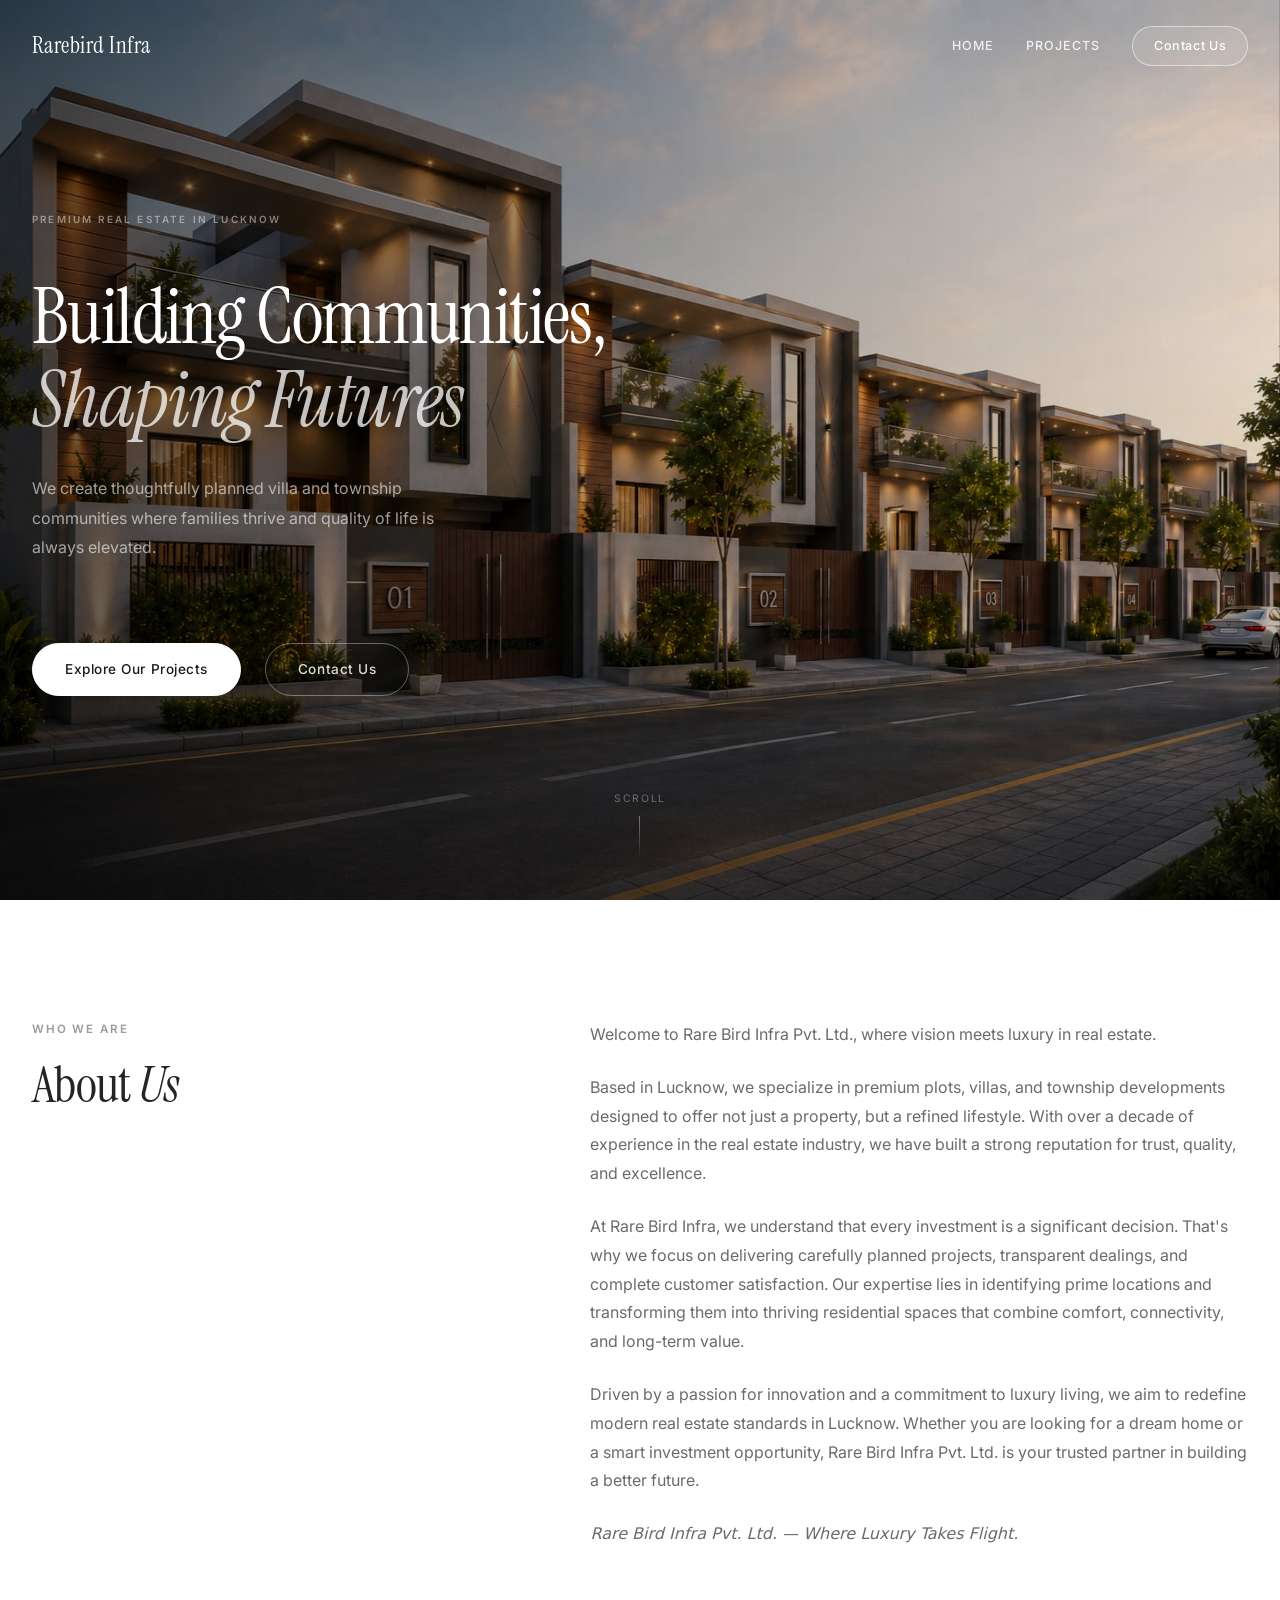
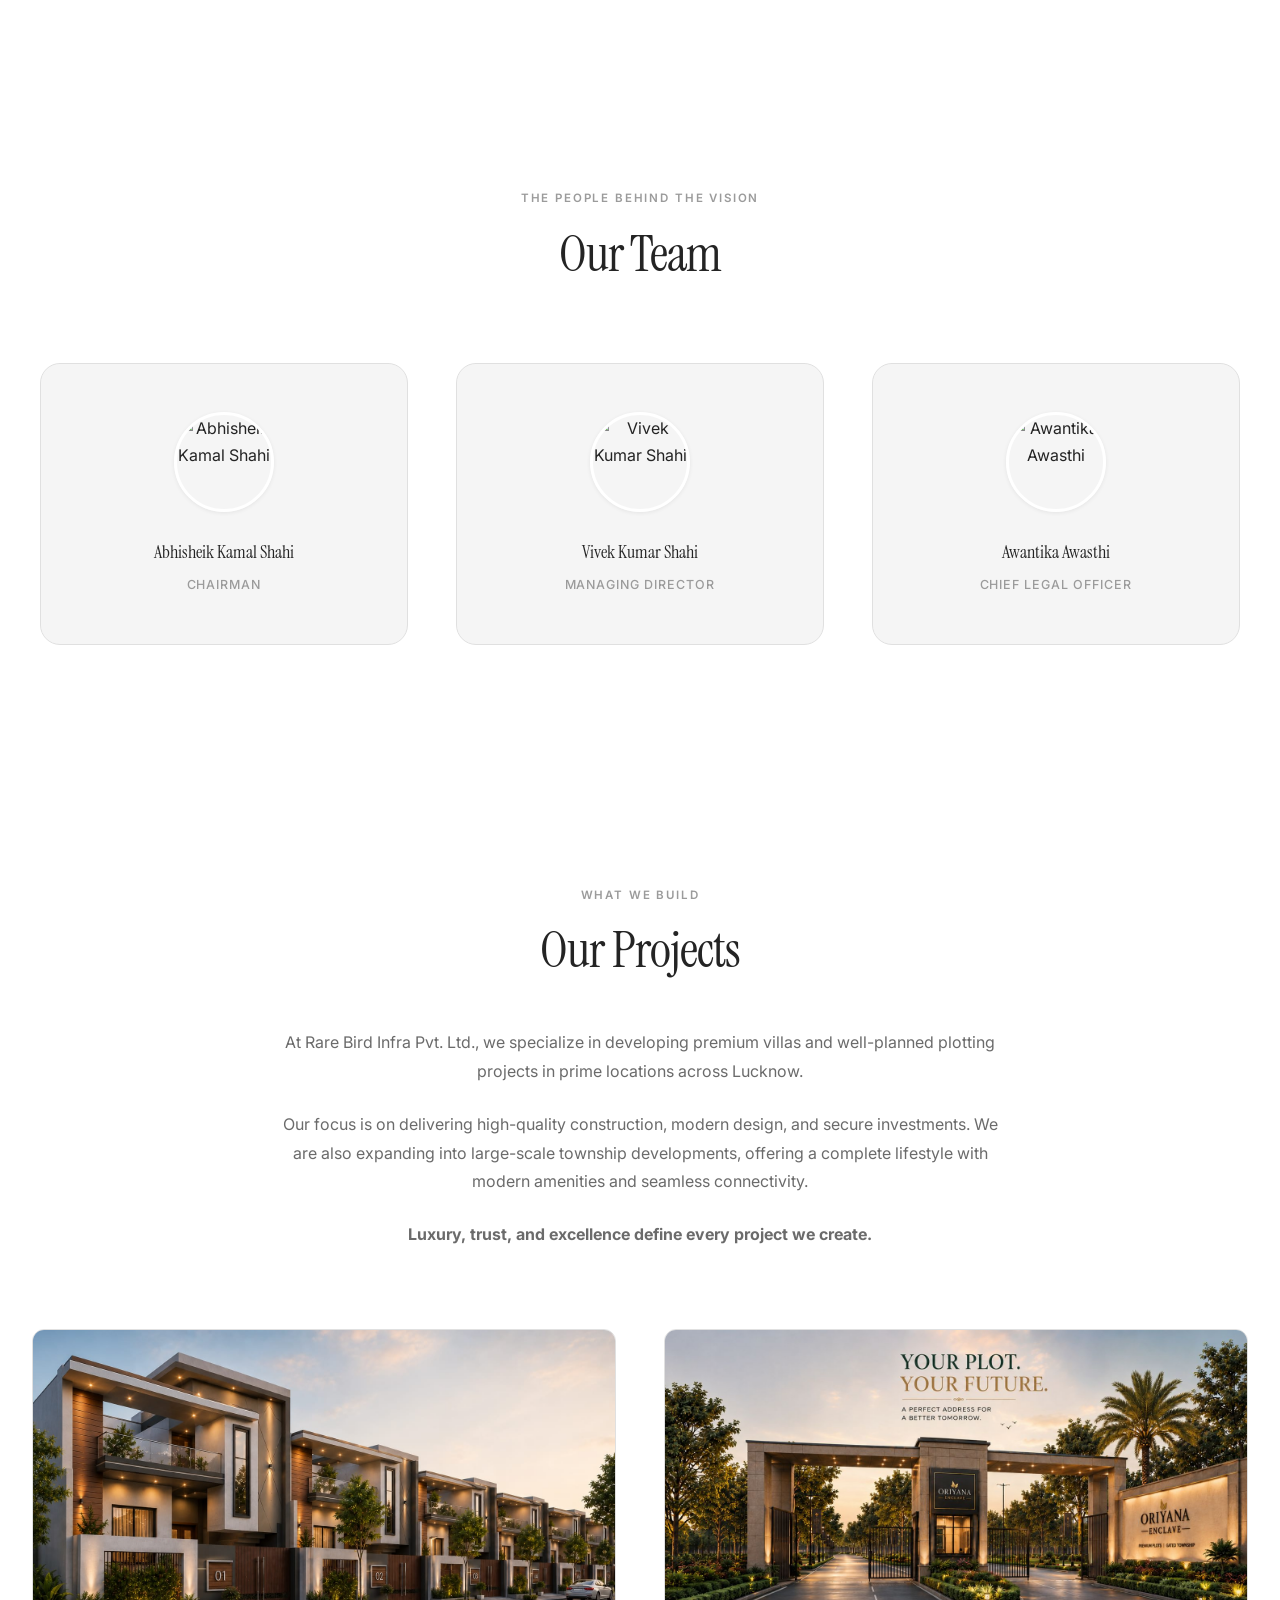
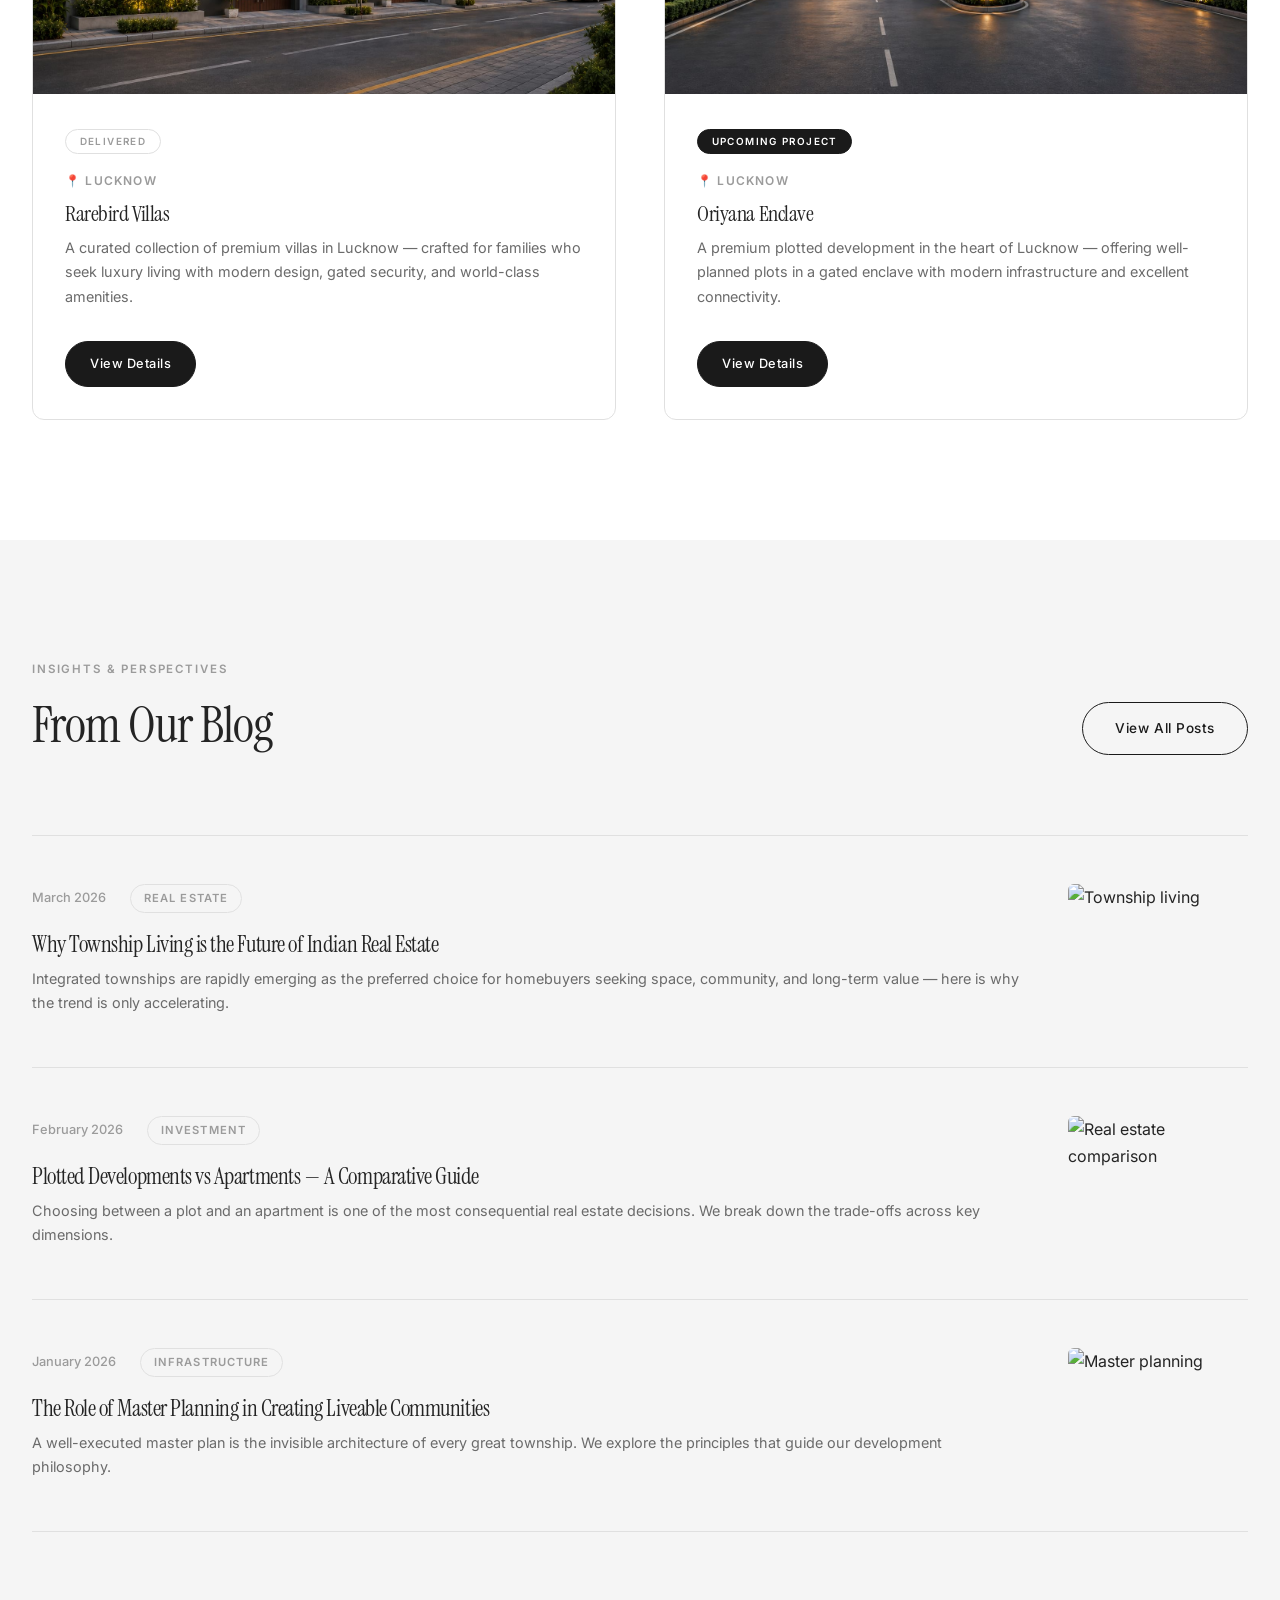
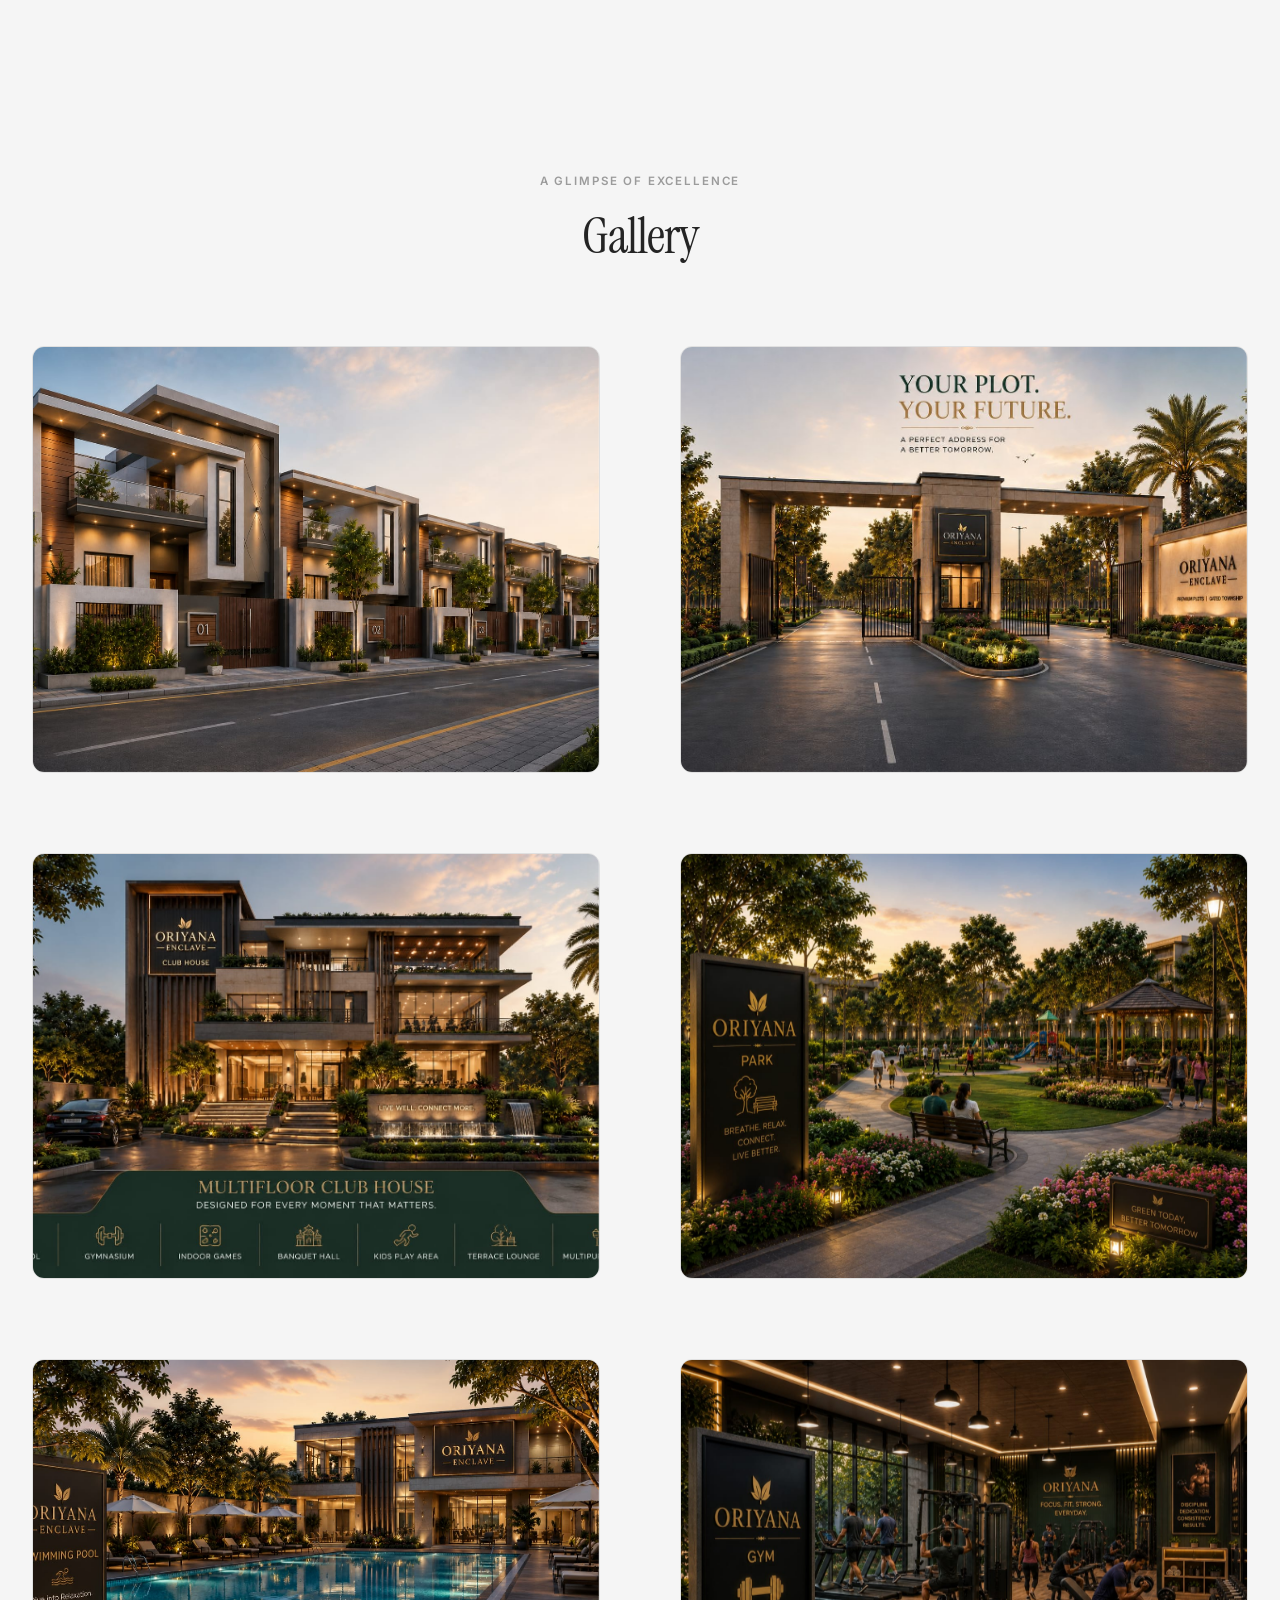
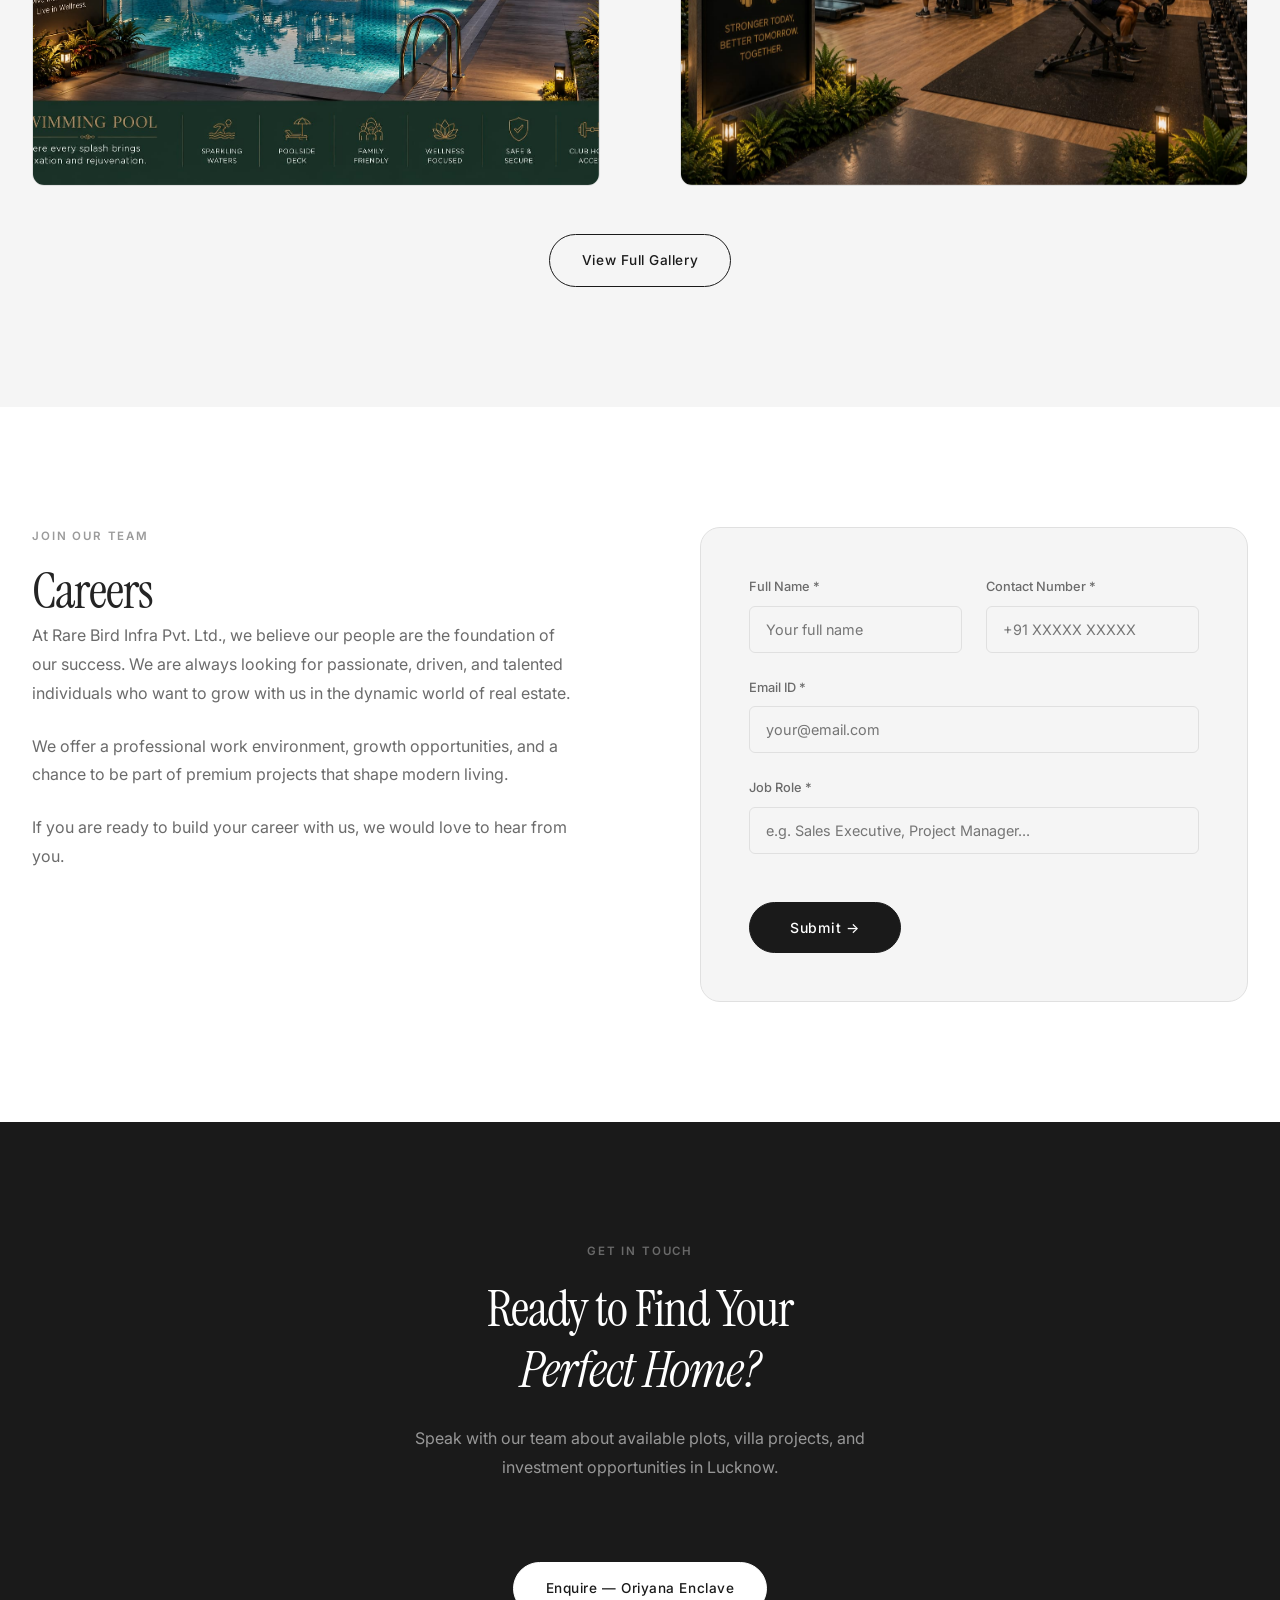
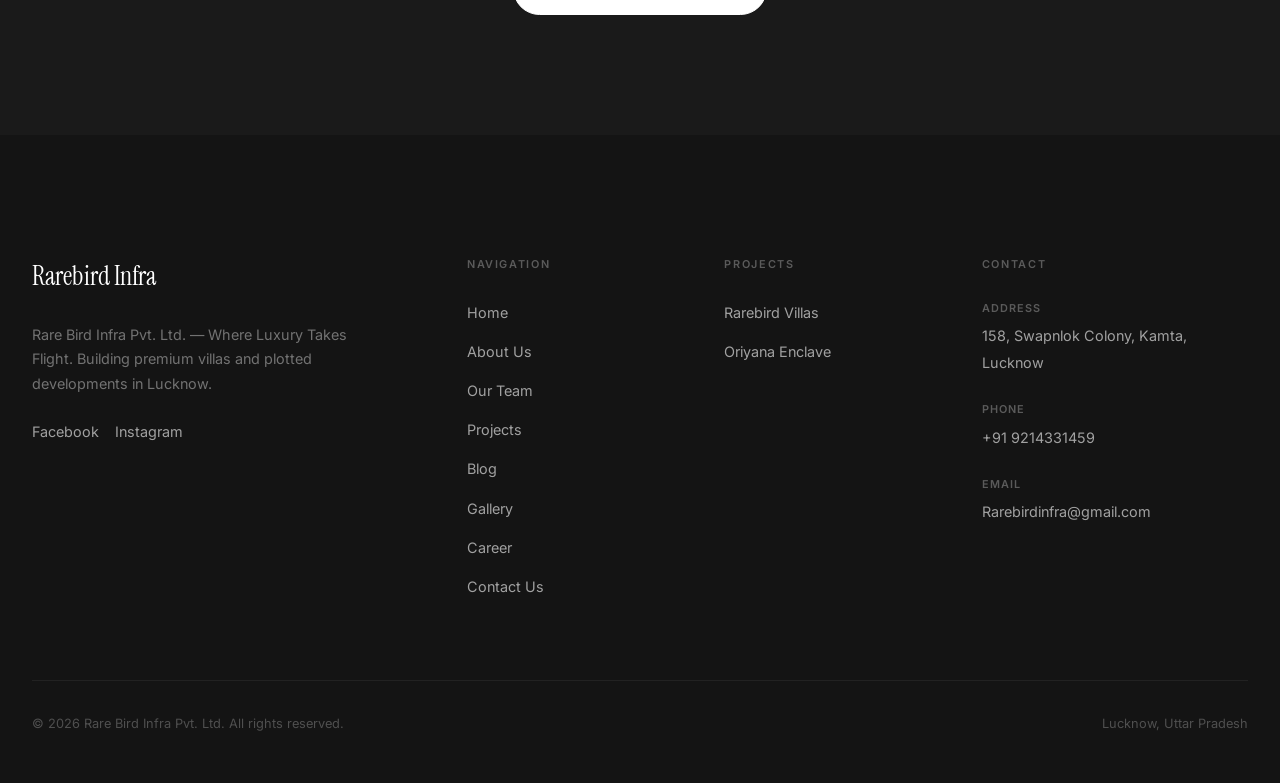
==== commit 39fa4dfb: "Update the site with client content and images some Qol and updaes to be soon followed : V3" ====
--- a/index.html
+++ b/index.html
@@ -35,18 +35,18 @@
 
   <main>
 
-    <!-- ===== HERO ===== -->
+    <!-- ===== HERO (Cinematic Fullscreen) ===== -->
     <section class="hero" id="home" aria-label="Hero">
-      <div class="hero__bg"
-        style="background-image: url('https://images.unsplash.com/photo-1600596542815-ffad4c1539a9?w=1920&q=80&fit=crop');">
-      </div>
+      <div class="hero__bg" style="background-image: url('./assets/images/Rarebird%20Villas/main.jpg');"></div>
       <div class="hero__overlay"></div>
       <div class="hero__content">
+        <span class="hero__label">Premium Real Estate in Lucknow</span>
         <h1 class="hero__title">Building Communities,<br><em>Shaping Futures</em></h1>
         <p class="hero__desc">We create thoughtfully planned villa and township communities where families thrive and
           quality of life is always elevated.</p>
         <div class="hero__actions">
           <a href="#projects" class="btn btn-primary--light">Explore Our Projects</a>
+          <a href="#contact" class="btn btn-outline--light">Contact Us</a>
         </div>
       </div>
       <div class="hero__scroll" aria-hidden="true">
@@ -88,34 +88,25 @@
           <span class="section-label">The People Behind the Vision</span>
           <h2>Our Team</h2>
         </div>
-        <div class="team__grid">
+        <div class="team__grid"
+          style="grid-template-columns: repeat(auto-fit, minmax(280px, 1fr)); max-width: 1200px; margin: 0 auto;">
           <div class="team-card fade-in">
-            <img class="team-card__img"
-              src="https://images.unsplash.com/photo-1560250097-0b93528c311a?w=200&q=80&fit=crop&crop=face"
-              alt="Arjun Sharma" loading="lazy" />
-            <p class="team-card__name">Arjun Sharma</p>
+            <img class="team-card__img" src="./assets/images/team/Abhishek.jpg" alt="Abhisheik Kamal Shahi"
+              loading="lazy" style="object-position: center top;" />
+            <p class="team-card__name">Abhisheik Kamal Shahi</p>
+            <p class="team-card__role">Chairman</p>
+          </div>
+          <div class="team-card fade-in delay-1">
+            <img class="team-card__img" src="./assets/images/team/Vivek.jpg" alt="Vivek Kumar Shahi" loading="lazy"
+              style="object-position: center top;" />
+            <p class="team-card__name">Vivek Kumar Shahi</p>
             <p class="team-card__role">Managing Director</p>
           </div>
           <div class="team-card fade-in delay-1">
-            <img class="team-card__img"
-              src="https://images.unsplash.com/photo-1573496359142-b8d87734a5a2?w=200&q=80&fit=crop&crop=face"
-              alt="Priya Verma" loading="lazy" />
-            <p class="team-card__name">Priya Verma</p>
-            <p class="team-card__role">Head of Projects</p>
-          </div>
-          <div class="team-card fade-in delay-2">
-            <img class="team-card__img"
-              src="https://images.unsplash.com/photo-1507003211169-0a1dd7228f2d?w=200&q=80&fit=crop&crop=face"
-              alt="Rahul Gupta" loading="lazy" />
-            <p class="team-card__name">Rahul Gupta</p>
-            <p class="team-card__role">Sales Director</p>
-          </div>
-          <div class="team-card fade-in delay-3">
-            <img class="team-card__img"
-              src="https://images.unsplash.com/photo-1580489944761-15a19d654956?w=200&q=80&fit=crop&crop=face"
-              alt="Sneha Singh" loading="lazy" />
-            <p class="team-card__name">Sneha Singh</p>
-            <p class="team-card__role">Customer Relations</p>
+            <img class="team-card__img" src="./assets/images/team/Awantika.jpeg" alt="Awantika Awasthi" loading="lazy"
+              style="object-position: center top;" />
+            <p class="team-card__name">Awantika Awasthi</p>
+            <p class="team-card__role">Chief Legal Officer</p>
           </div>
         </div>
       </div>
@@ -138,9 +129,8 @@
         </div>
         <div class="projects__grid">
           <div class="card project-card fade-in">
-            <img class="card__image"
-              src="https://images.unsplash.com/photo-1600585154340-be6161a56a0c?w=900&q=80&fit=crop"
-              alt="Rarebird Villas, Lucknow" loading="lazy" />
+            <img class="card__image" src="./assets/images/Rarebird Villas/main.jpg" alt="Rarebird Villas, Lucknow"
+              loading="lazy" />
             <div class="card__body">
               <span class="status-badge status-badge--delivered">Delivered</span>
               <p class="card__meta">📍 Lucknow</p>
@@ -152,9 +142,8 @@
             </div>
           </div>
           <div class="card project-card fade-in delay-2">
-            <img class="card__image"
-              src="https://images.unsplash.com/photo-1564013799919-ab600027ffc6?w=900&q=80&fit=crop"
-              alt="Oriyana Enclave, Lucknow" loading="lazy" />
+            <img class="card__image" src="./assets/images/Oriyana Enclave/Main.jpg" alt="Oriyana Enclave, Lucknow"
+              loading="lazy" />
             <div class="card__body">
               <span class="status-badge status-badge--upcoming">Upcoming Project</span>
               <p class="card__meta">📍 Lucknow</p>
@@ -242,28 +231,24 @@
         </div>
         <div class="home-gallery__grid">
           <div class="home-gallery__item fade-in">
-            <img src="https://images.unsplash.com/photo-1600585154526-990dced4db0d?w=800&q=80&fit=crop"
-              alt="Luxury villa exterior" loading="lazy" />
+            <img src="./assets/images/Rarebird Villas/main.jpg" alt="Rarebird Villas Exterior" loading="lazy" />
           </div>
           <div class="home-gallery__item fade-in delay-1">
-            <img src="https://images.unsplash.com/photo-1512917774080-9991f1c4c750?w=800&q=80&fit=crop"
-              alt="Premium residence" loading="lazy" />
+            <img src="./assets/images/Oriyana Enclave/Main.jpg" alt="Oriyana Enclave Premium Residence"
+              loading="lazy" />
           </div>
           <div class="home-gallery__item fade-in delay-2">
-            <img src="https://images.unsplash.com/photo-1600573472592-401b489a3cdc?w=800&q=80&fit=crop"
-              alt="Modern interior" loading="lazy" />
+            <img src="./assets/images/Oriyana Enclave/ClubHouse.jpg" alt="Oriyana Enclave Clubhouse" loading="lazy" />
           </div>
           <div class="home-gallery__item fade-in delay-1">
-            <img src="https://images.unsplash.com/photo-1582268611958-ebfd161ef9cf?w=800&q=80&fit=crop"
-              alt="Landscaped garden" loading="lazy" />
+            <img src="./assets/images/Oriyana Enclave/Park.jpg" alt="Oriyana Enclave Landscaped Park" loading="lazy" />
           </div>
           <div class="home-gallery__item fade-in delay-2">
-            <img src="https://images.unsplash.com/photo-1575517111839-3a3843ee7f5d?w=800&q=80&fit=crop"
-              alt="Clubhouse amenity" loading="lazy" />
+            <img src="./assets/images/Oriyana Enclave/SwimmingPool.jpg" alt="Oriyana Enclave Swimming Pool"
+              loading="lazy" />
           </div>
           <div class="home-gallery__item fade-in delay-3">
-            <img src="https://images.unsplash.com/photo-1564013799919-ab600027ffc6?w=800&q=80&fit=crop"
-              alt="Gated community" loading="lazy" />
+            <img src="./assets/images/Oriyana Enclave/Gym.jpg" alt="Oriyana Enclave Gymnasium" loading="lazy" />
           </div>
         </div>
         <div class="home-gallery__cta fade-in">
@@ -349,6 +334,11 @@
           <span class="footer__logo">Rarebird Infra</span>
           <p class="footer__tagline">Rare Bird Infra Pvt. Ltd. — Where Luxury Takes Flight. Building premium villas and
             plotted developments in Lucknow.</p>
+          <div class="footer__socials" style="margin-top: 1.5rem; display: flex; gap: 1rem;">
+            <a href="https://www.facebook.com/profile.php?id=61589651843627" target="_blank"
+              class="footer__link">Facebook</a>
+            <a href="https://www.instagram.com/rarebirdinfra01/" target="_blank" class="footer__link">Instagram</a>
+          </div>
         </div>
         <div>
           <p class="footer__col-heading">Navigation</p>
@@ -374,15 +364,15 @@
           <p class="footer__col-heading">Contact</p>
           <div class="footer__contact-item">
             <span class="footer__contact-label">Address</span>
-            <span class="footer__contact-value">Lucknow, Uttar Pradesh — 226 001</span>
+            <span class="footer__contact-value">158, Swapnlok Colony, Kamta, Lucknow</span>
           </div>
           <div class="footer__contact-item">
             <span class="footer__contact-label">Phone</span>
-            <span class="footer__contact-value">+91 98765 43210</span>
+            <span class="footer__contact-value">+91 9214331459</span>
           </div>
           <div class="footer__contact-item">
             <span class="footer__contact-label">Email</span>
-            <span class="footer__contact-value">hello@rarebirdinfra.in</span>
+            <span class="footer__contact-value">Rarebirdinfra@gmail.com</span>
           </div>
         </div>
       </div>
--- a/css/styles.css
+++ b/css/styles.css
@@ -27,7 +27,7 @@
   --space-2xl: 5rem;
   --space-3xl: 7.5rem;
 
-  --container-max: 1280px;
+  --container-max: 1440px;
   --container-pad: 2rem;
 
   --radius-sm: 6px;
@@ -55,8 +55,14 @@
   font-size: 1rem;
   line-height: 1.7;
   -webkit-font-smoothing: antialiased;
-}
-img { max-width: 100%; height: auto; display: block; }
+  -moz-osx-font-smoothing: grayscale;
+  text-rendering: optimizeLegibility;
+}
+img { 
+  max-width: 100%; 
+  height: auto; 
+  display: block; 
+}
 a { color: inherit; text-decoration: none; }
 ul, ol { list-style: none; }
 button { border: none; background: none; cursor: pointer; font-family: inherit; }
@@ -80,8 +86,9 @@
 h1, h2, h3, h4 {
   font-family: var(--font-serif);
   font-weight: 400;
-  line-height: 1.2;
+  line-height: 1.15;
   color: var(--color-text-primary);
+  letter-spacing: -0.02em;
 }
 h1 { font-size: clamp(2.8rem, 6vw, 5rem); }
 h2 { font-size: clamp(2rem, 4vw, 3.2rem); }
@@ -197,6 +204,7 @@
   overflow: hidden;
   border: 1px solid var(--color-border);
   transition: box-shadow var(--transition), transform var(--transition);
+  will-change: transform, box-shadow;
 }
 .card:hover {
   box-shadow: var(--shadow-lg);
@@ -481,7 +489,7 @@
 .form__success-text { color: var(--color-text-secondary); }
 
 /* =============================================
-   10. HERO SECTION
+   10. HERO SECTION (Cinematic Fullscreen)
    ============================================= */
 .hero {
   position: relative;
@@ -489,67 +497,119 @@
   display: flex;
   align-items: center;
   overflow: hidden;
-  background: #2a2a2a;
+  background: #1a1a1a;
 }
 .hero__bg {
   position: absolute;
   inset: 0;
   background-size: cover;
-  background-position: center;
-  transform: scale(1.06);
-  transition: transform 8s ease;
-}
-.hero.loaded .hero__bg { transform: scale(1); }
+  background-position: center center;
+  background-repeat: no-repeat;
+  transform: translateZ(0);
+}
 .hero__overlay {
   position: absolute;
   inset: 0;
-  background: linear-gradient(to right, rgba(0,0,0,0.68) 0%, rgba(0,0,0,0.38) 55%, rgba(0,0,0,0.12) 100%);
+  background:
+    linear-gradient(to right, rgba(0,0,0,0.62) 0%, rgba(0,0,0,0.30) 50%, rgba(0,0,0,0.10) 100%),
+    linear-gradient(to top, rgba(0,0,0,0.40) 0%, transparent 40%);
 }
 .hero__content {
   position: relative;
   z-index: 1;
-  padding: 8rem var(--container-pad) 5rem;
+  padding: 0 var(--container-pad);
   max-width: var(--container-max);
   margin: 0 auto;
   width: 100%;
 }
+.hero__label {
+  display: inline-block;
+  font-size: 0.62rem;
+  font-weight: 600;
+  letter-spacing: 0.22em;
+  text-transform: uppercase;
+  color: rgba(255,255,255,0.45);
+  margin-bottom: var(--space-xl);
+}
 .hero__title {
   font-family: var(--font-serif);
-  font-size: clamp(3rem, 7vw, 5.5rem);
+  font-size: clamp(2.8rem, 6vw, 5rem);
   color: #fff;
-  line-height: 1.1;
-  max-width: 680px;
+  line-height: 1.08;
+  max-width: 640px;
   margin-bottom: var(--space-lg);
-}
-.hero__title em { font-style: italic; color: rgba(255,255,255,0.8); }
+  letter-spacing: -0.02em;
+}
+.hero__title em {
+  font-style: italic;
+  color: rgba(255,255,255,0.75);
+}
 .hero__desc {
-  font-size: 1.05rem;
-  color: rgba(255,255,255,0.68);
-  max-width: 460px;
-  line-height: 1.8;
+  font-size: 1rem;
+  color: rgba(255,255,255,0.60);
+  max-width: 440px;
+  line-height: 1.85;
   margin-bottom: var(--space-2xl);
 }
-.hero__actions { display: flex; gap: var(--space-md); flex-wrap: wrap; }
+.hero__actions {
+  display: flex;
+  gap: var(--space-md);
+  flex-wrap: wrap;
+}
+.btn-outline--light {
+  background: transparent;
+  color: rgba(255,255,255,0.85);
+  border-color: rgba(255,255,255,0.35);
+}
+.btn-outline--light:hover {
+  background: rgba(255,255,255,0.1);
+  color: #fff;
+  border-color: rgba(255,255,255,0.6);
+}
 .hero__scroll {
   position: absolute;
-  bottom: 2.5rem; left: 50%;
+  bottom: 2.5rem;
+  left: 50%;
   transform: translateX(-50%);
-  display: flex; flex-direction: column;
-  align-items: center; gap: 0.5rem;
-  color: rgba(255,255,255,0.4);
-  font-size: 0.68rem;
-  letter-spacing: 0.14em;
+  display: flex;
+  flex-direction: column;
+  align-items: center;
+  gap: 0.5rem;
+  color: rgba(255,255,255,0.35);
+  font-size: 0.65rem;
+  letter-spacing: 0.16em;
   text-transform: uppercase;
   z-index: 1;
 }
 .hero__scroll-line {
-  width: 1px; height: 50px;
-  background: linear-gradient(to bottom, rgba(255,255,255,0.5), transparent);
+  width: 1px;
+  height: 44px;
+  background: linear-gradient(to bottom, rgba(255,255,255,0.4), transparent);
   animation: scrollLineAnim 2s ease-in-out infinite;
 }
 @keyframes scrollLineAnim {
-  0%, 100% { opacity: 0.5; }
+  0%, 100% { opacity: 0.4; }
   50% { opacity: 1; }
+}
+
+/* =============================================
+   10b. BRAND BANNER SECTION
+   ============================================= */
+.brand-banner {
+  background: var(--color-bg);
+  padding: var(--space-2xl) 0;
+}
+.brand-banner__wrapper {
+  overflow: hidden;
+  border-radius: var(--radius-md);
+  border: 1px solid var(--color-border);
+  box-shadow: var(--shadow-md);
+}
+.brand-banner__image {
+  width: 100%;
+  height: auto;
+  display: block;
+  transform: translateZ(0);
 }
 
 /* =============================================
@@ -582,6 +642,7 @@
   border-radius: var(--radius-lg);
   padding: var(--space-xl) var(--space-lg);
   transition: box-shadow var(--transition), transform var(--transition);
+  will-change: transform, box-shadow;
 }
 .team-card:hover {
   box-shadow: var(--shadow-md);
@@ -619,8 +680,8 @@
 }
 .home-gallery__grid {
   display: grid;
-  grid-template-columns: repeat(3, 1fr);
-  gap: var(--space-md);
+  grid-template-columns: repeat(2, 1fr);
+  gap: var(--space-2xl);
   margin-bottom: var(--space-xl);
 }
 .home-gallery__item {
@@ -630,12 +691,16 @@
 }
 .home-gallery__item img {
   width: 100%;
-  height: 240px;
+  aspect-ratio: 4/3;
+  height: 100%;
   object-fit: cover;
   display: block;
   transition: transform var(--transition-slow);
-}
-.home-gallery__item:hover img { transform: scale(1.05); }
+  backface-visibility: hidden;
+  transform: translateZ(0);
+  will-change: transform;
+}
+.home-gallery__item:hover img { transform: scale(1.05) translateZ(0); }
 .home-gallery__cta { text-align: center; }
 
 /* =============================================
@@ -668,8 +733,8 @@
    ============================================= */
 .gallery-page__grid {
   display: grid;
-  grid-template-columns: repeat(3, 1fr);
-  gap: var(--space-md);
+  grid-template-columns: repeat(2, 1fr);
+  gap: var(--space-2xl);
 }
 .gallery-page__item {
   overflow: hidden;
@@ -678,12 +743,16 @@
 }
 .gallery-page__item img {
   width: 100%;
-  height: 260px;
+  aspect-ratio: 4/3;
+  height: 100%;
   object-fit: cover;
   display: block;
   transition: transform var(--transition-slow);
-}
-.gallery-page__item:hover img { transform: scale(1.05); }
+  backface-visibility: hidden;
+  transform: translateZ(0);
+  will-change: transform;
+}
+.gallery-page__item:hover img { transform: scale(1.05) translateZ(0); }
 
 /* =============================================
    14. PROJECTS SECTION
@@ -748,7 +817,9 @@
 .blog-item__title:hover { color: var(--color-text-secondary); }
 .blog-item__excerpt { font-size: 0.9rem; color: var(--color-text-secondary); line-height: 1.7; }
 .blog-item__image {
-  width: 180px; height: 130px;
+  width: 180px;
+  aspect-ratio: 4/3;
+  height: auto;
   object-fit: cover;
   border-radius: var(--radius-sm);
   flex-shrink: 0;
@@ -779,8 +850,7 @@
    ============================================= */
 .page-hero {
   position: relative;
-  height: 80vh;
-  min-height: 520px;
+  min-height: clamp(520px, 60vh, 800px);
   display: flex;
   align-items: flex-end;
   overflow: hidden;
@@ -788,11 +858,12 @@
 .page-hero__bg {
   position: absolute; inset: 0;
   background-size: cover;
-  background-position: center;
+  background-position: center 40%;
+  transform: translateZ(0);
 }
 .page-hero__overlay {
   position: absolute; inset: 0;
-  background: linear-gradient(to bottom, rgba(0,0,0,0.1) 0%, rgba(0,0,0,0.68) 100%);
+  background: linear-gradient(to bottom, transparent 0%, rgba(0,0,0,0.85) 100%), rgba(0,0,0,0.15);
 }
 .page-hero__content {
   position: relative; z-index: 1;
@@ -870,8 +941,8 @@
    ============================================= */
 .gallery__grid {
   display: grid;
-  grid-template-columns: repeat(3, 1fr);
-  gap: var(--space-md);
+  grid-template-columns: repeat(2, 1fr);
+  gap: var(--space-2xl);
 }
 .gallery__item {
   overflow: hidden;
@@ -879,12 +950,17 @@
 }
 .gallery__item--wide { grid-column: span 2; }
 .gallery__image {
-  width: 100%; height: 260px;
+  width: 100%;
+  aspect-ratio: 3/2;
+  height: 100%;
   object-fit: cover;
   transition: transform var(--transition-slow);
-}
-.gallery__item--wide .gallery__image { height: 320px; }
-.gallery__item:hover .gallery__image { transform: scale(1.05); }
+  backface-visibility: hidden;
+  transform: translateZ(0);
+  will-change: transform;
+}
+.gallery__item--wide .gallery__image { aspect-ratio: 16/9; }
+.gallery__item:hover .gallery__image { transform: scale(1.05) translateZ(0); }
 
 /* =============================================
    21. PROJECT DETAILS
@@ -900,6 +976,7 @@
   border-radius: var(--radius-md);
   padding: var(--space-xl);
 }
+.detail-card--wide { grid-column: span 2; }
 .detail-card__heading {
   font-size: 0.72rem;
   font-weight: 600;
@@ -983,13 +1060,14 @@
    ============================================= */
 .article-hero {
   position: relative;
-  height: 62vh; min-height: 420px;
+  min-height: clamp(420px, 50vh, 700px);
   overflow: hidden;
-}
-.article-hero__image { width: 100%; height: 100%; object-fit: cover; }
+  display: flex;
+}
+.article-hero__image { width: 100%; height: 100%; object-fit: cover; transform: translateZ(0); }
 .article-hero__overlay {
   position: absolute; inset: 0;
-  background: linear-gradient(to bottom, transparent 30%, rgba(0,0,0,0.72) 100%);
+  background: linear-gradient(to bottom, transparent 30%, rgba(0,0,0,0.85) 100%), rgba(0,0,0,0.15);
 }
 .article-hero__content {
   position: absolute;
@@ -1055,6 +1133,10 @@
    ============================================= */
 @media (max-width: 1024px) {
   :root { --container-pad: 1.5rem; --space-3xl: 5rem; }
+  .hero__inner {
+    grid-template-columns: minmax(240px, 320px) 1fr;
+    padding-left: var(--container-pad);
+  }
   .footer__grid { grid-template-columns: 1fr 1fr; gap: var(--space-xl); }
   .team__grid { grid-template-columns: repeat(2, 1fr); }
   .home-gallery__grid { grid-template-columns: repeat(2, 1fr); }
@@ -1071,6 +1153,18 @@
   :root { --container-pad: 1.25rem; --space-3xl: 3.5rem; --space-2xl: 2.5rem; }
   .navbar__links { display: none; }
   .navbar__hamburger { display: flex; }
+  .hero::before { display: none; }
+  .hero__inner {
+    grid-template-columns: 1fr;
+    gap: var(--space-lg);
+    min-height: auto;
+    padding: var(--space-xl) var(--container-pad);
+  }
+  .hero__text { order: 2; text-align: center; align-items: center; }
+  .hero__label { margin-left: auto; margin-right: auto; }
+  .hero__desc { max-width: 100%; }
+  .hero__visual { order: 1; }
+  .hero__actions { flex-direction: column; align-items: center; }
   .about__grid { grid-template-columns: 1fr; gap: var(--space-xl); }
   .about__left { position: static; }
   .team__grid { grid-template-columns: repeat(2, 1fr); }
@@ -1079,7 +1173,6 @@
   .gallery-page__grid { grid-template-columns: 1fr; }
   .footer__grid { grid-template-columns: 1fr; gap: var(--space-xl); }
   .footer__bottom { flex-direction: column; gap: var(--space-md); text-align: center; }
-  .hero__actions { flex-direction: column; }
   .blog-item { grid-template-columns: 1fr; }
   .blog-item__image { display: none; }
   .blog-preview__header { flex-direction: column; align-items: flex-start; gap: var(--space-md); }
@@ -1087,8 +1180,9 @@
   .form__row { grid-template-columns: 1fr; }
   .gallery__grid { grid-template-columns: 1fr; }
   .gallery__item--wide { grid-column: span 1; }
+  .detail-card--wide { grid-column: span 1; }
   .highlights { grid-template-columns: 1fr; }
-  .page-hero { height: 65vh; }
+  .page-hero { min-height: clamp(400px, 65vh, 600px); }
   .blog-grid { grid-template-columns: 1fr; }
   .article-meta { flex-direction: column; gap: var(--space-sm); align-items: flex-start; }
 }
@@ -1096,5 +1190,5 @@
 @media (max-width: 480px) {
   :root { --container-pad: 1rem; }
   .team__grid { grid-template-columns: 1fr; }
-  .hero__scroll { display: none; }
-}
+  .hero__title { font-size: clamp(2rem, 8vw, 2.6rem); }
+}
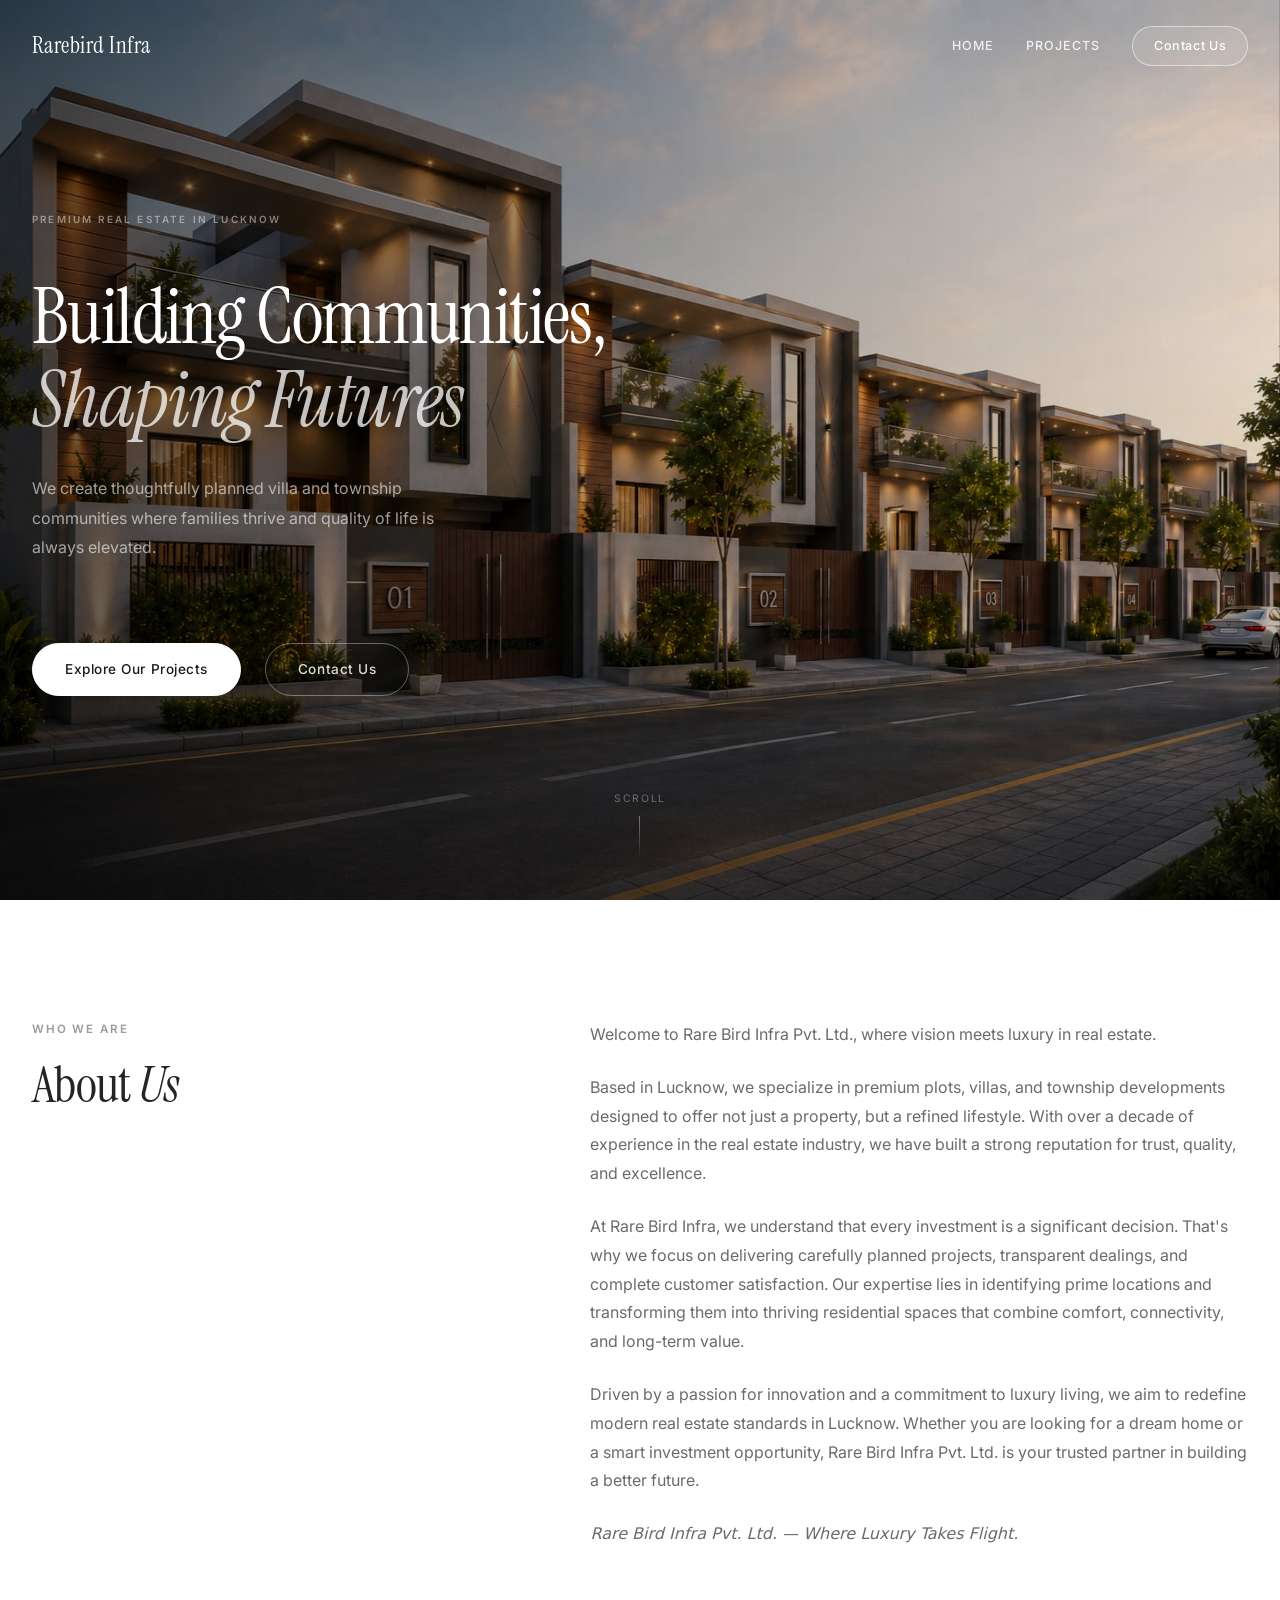
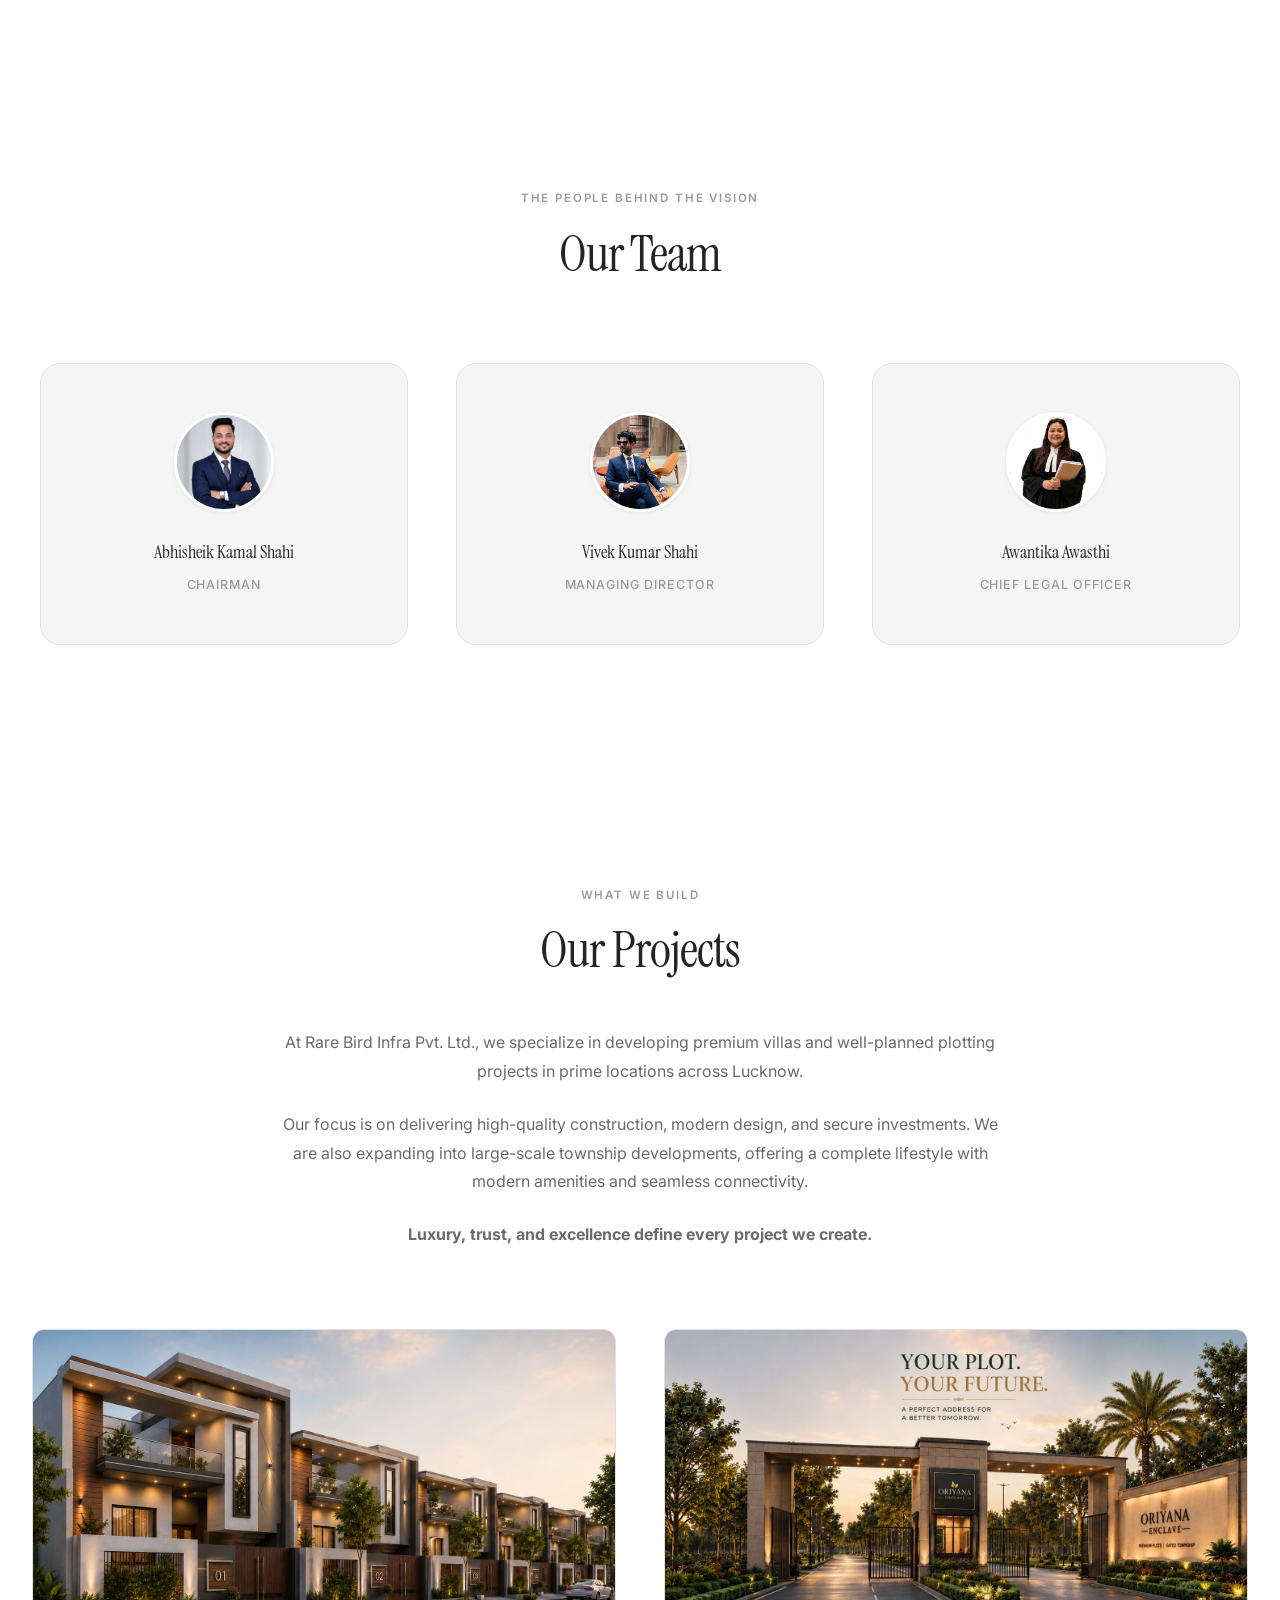
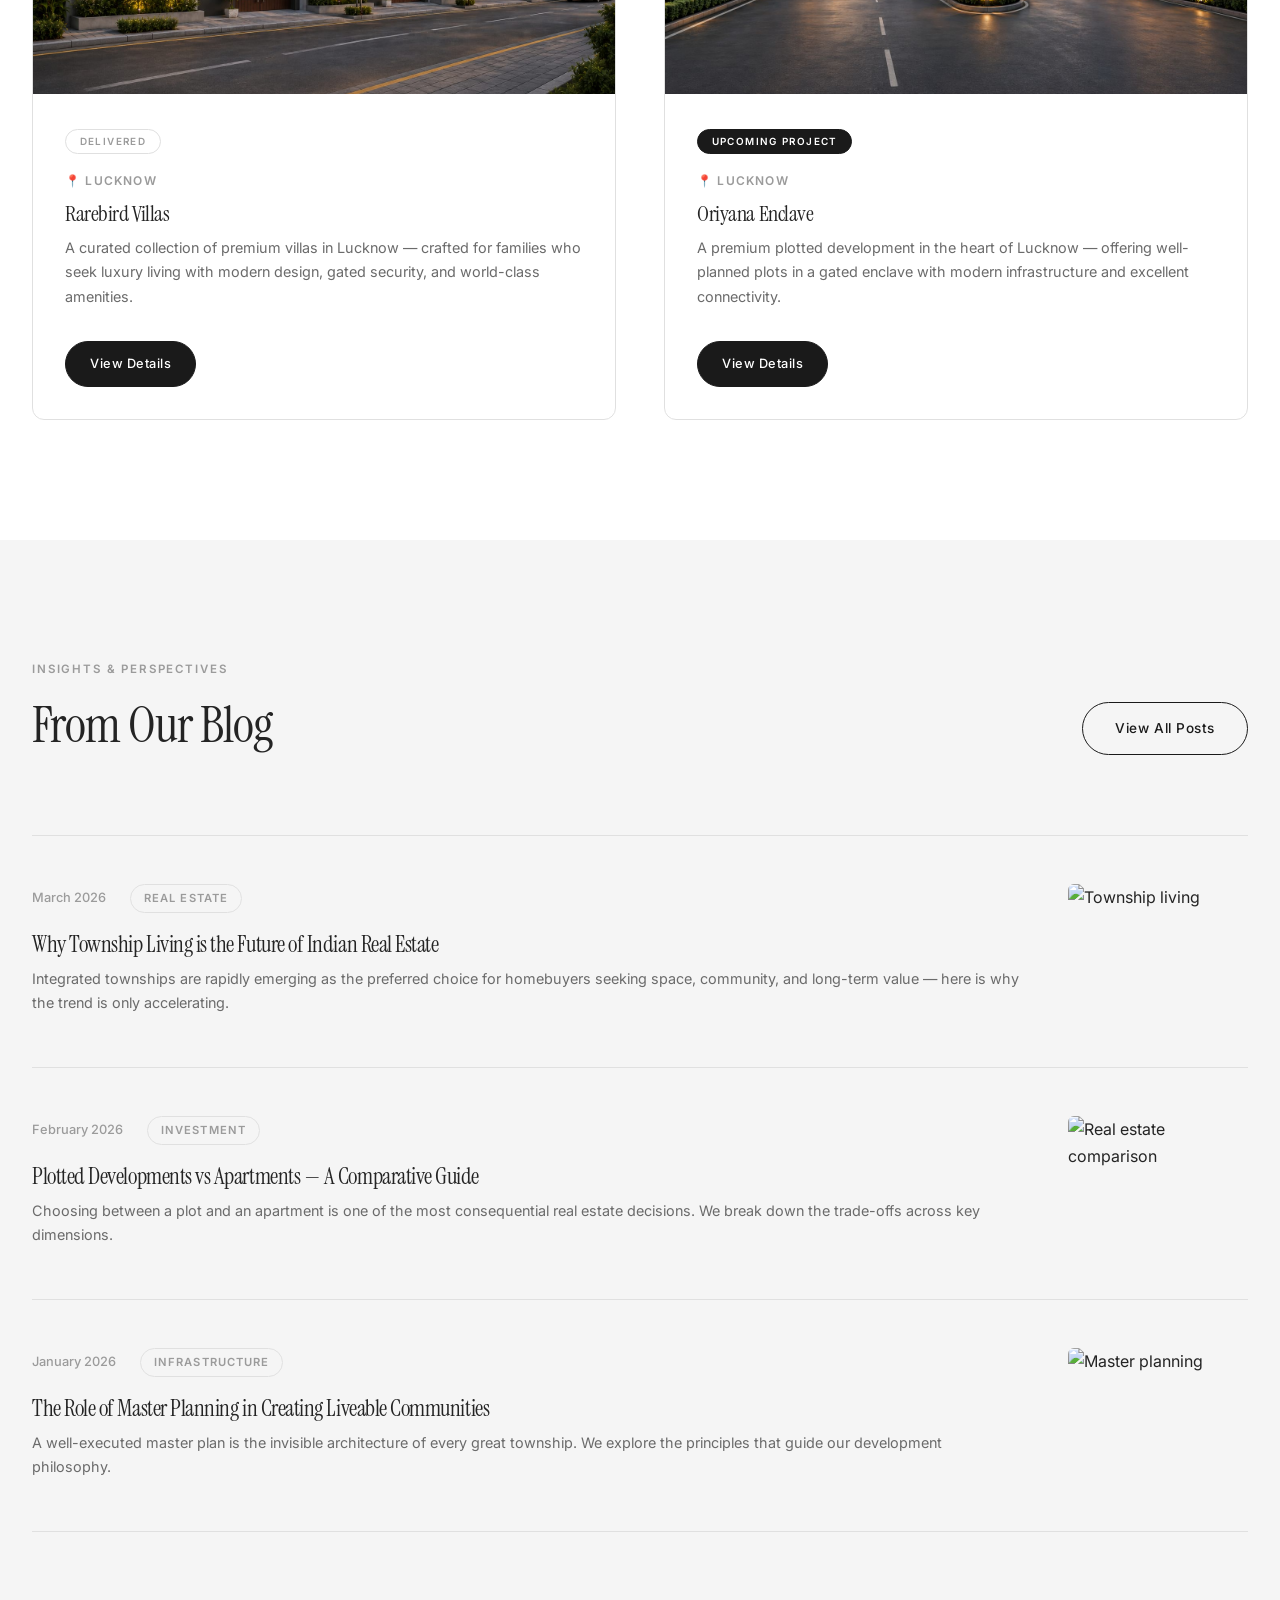
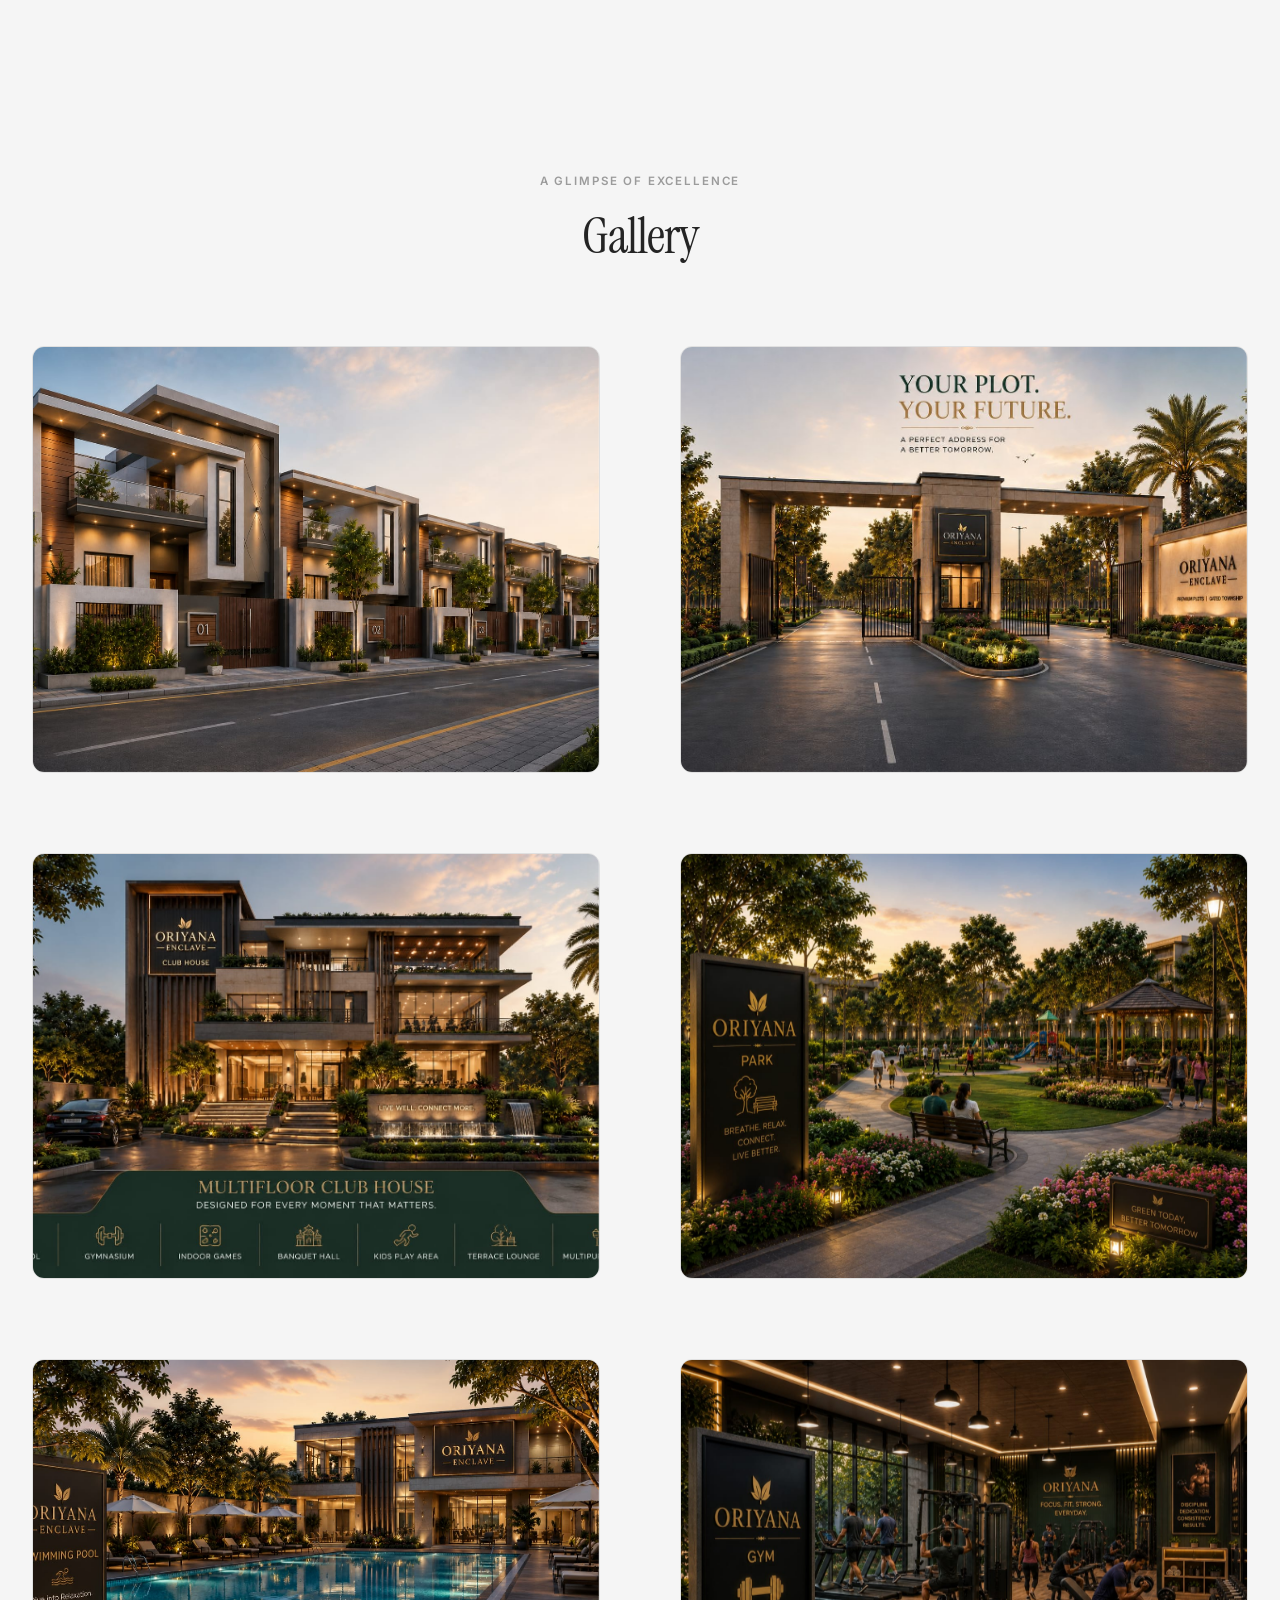
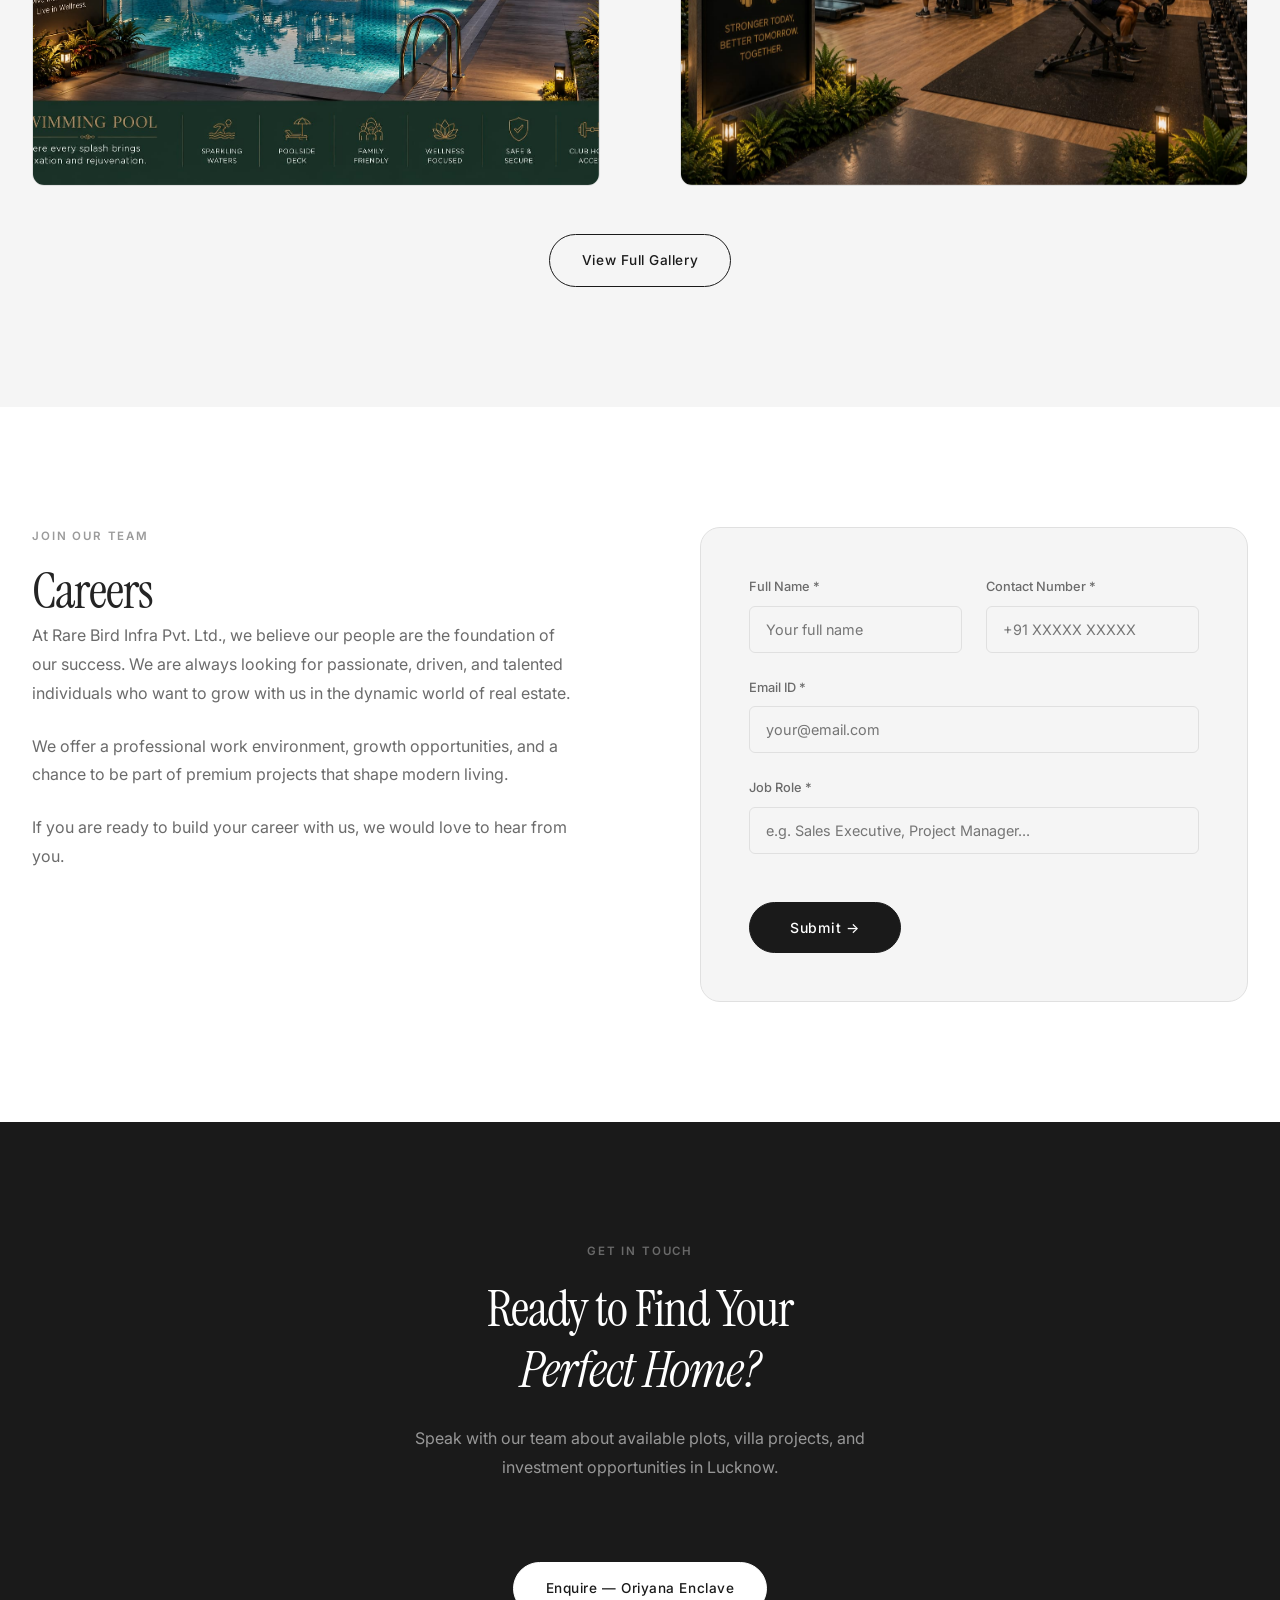
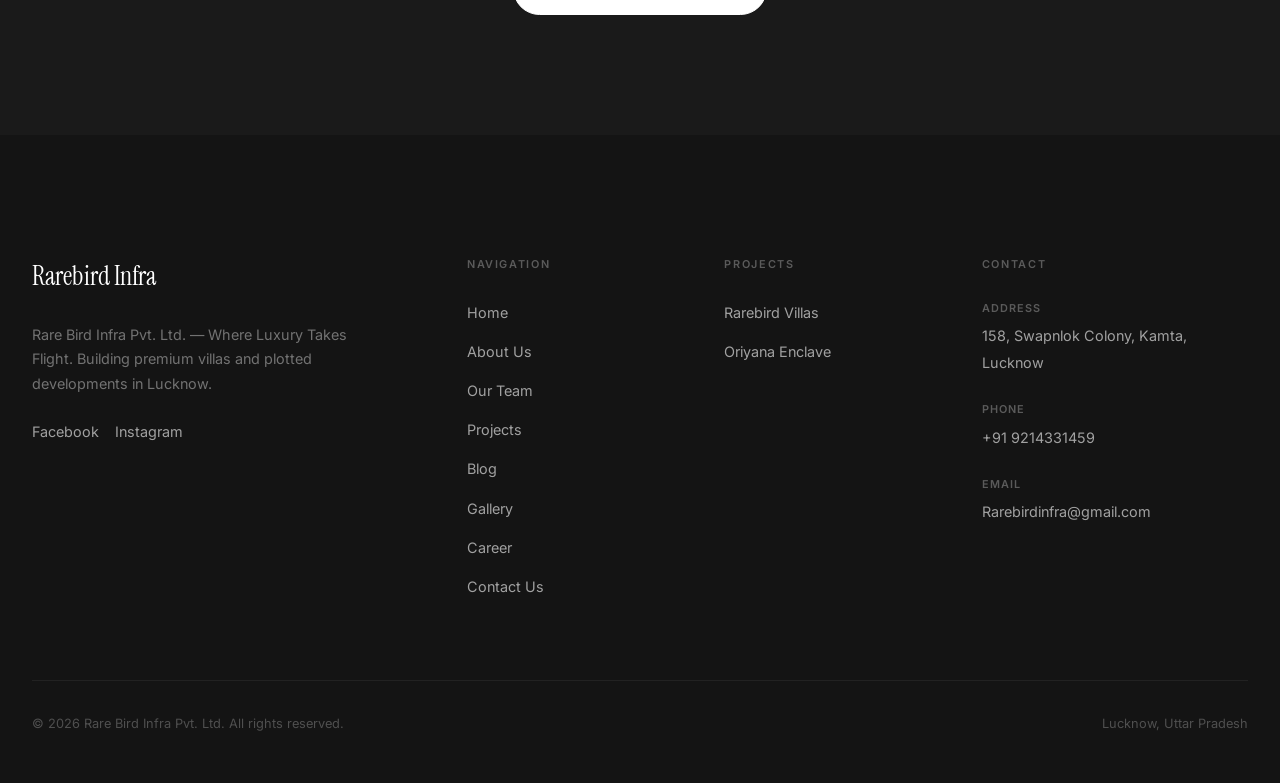
==== commit 0bdbdc30: "fixed image path casing part 3 : v3.1" ====
--- a/index.html
+++ b/index.html
@@ -91,20 +91,20 @@
         <div class="team__grid"
           style="grid-template-columns: repeat(auto-fit, minmax(280px, 1fr)); max-width: 1200px; margin: 0 auto;">
           <div class="team-card fade-in">
-            <img class="team-card__img" src="./assets/images/team/Abhishek.jpg" alt="Abhisheik Kamal Shahi"
+            <img class="team-card__img" src="./assets/images/staffphotos/abhishek.jpg" alt="Abhisheik Kamal Shahi"
               loading="lazy" style="object-position: center top;" />
             <p class="team-card__name">Abhisheik Kamal Shahi</p>
             <p class="team-card__role">Chairman</p>
           </div>
           <div class="team-card fade-in delay-1">
-            <img class="team-card__img" src="./assets/images/team/Vivek.jpg" alt="Vivek Kumar Shahi" loading="lazy"
-              style="object-position: center top;" />
+            <img class="team-card__img" src="./assets/images/staffphotos/vivek.jpg" alt="Vivek Kumar Shahi"
+              loading="lazy" style="object-position: center top;" />
             <p class="team-card__name">Vivek Kumar Shahi</p>
             <p class="team-card__role">Managing Director</p>
           </div>
           <div class="team-card fade-in delay-1">
-            <img class="team-card__img" src="./assets/images/team/Awantika.jpeg" alt="Awantika Awasthi" loading="lazy"
-              style="object-position: center top;" />
+            <img class="team-card__img" src="./assets/images/staffphotos/awantika.jpeg" alt="Awantika Awasthi"
+              loading="lazy" style="object-position: center top;" />
             <p class="team-card__name">Awantika Awasthi</p>
             <p class="team-card__role">Chief Legal Officer</p>
           </div>
